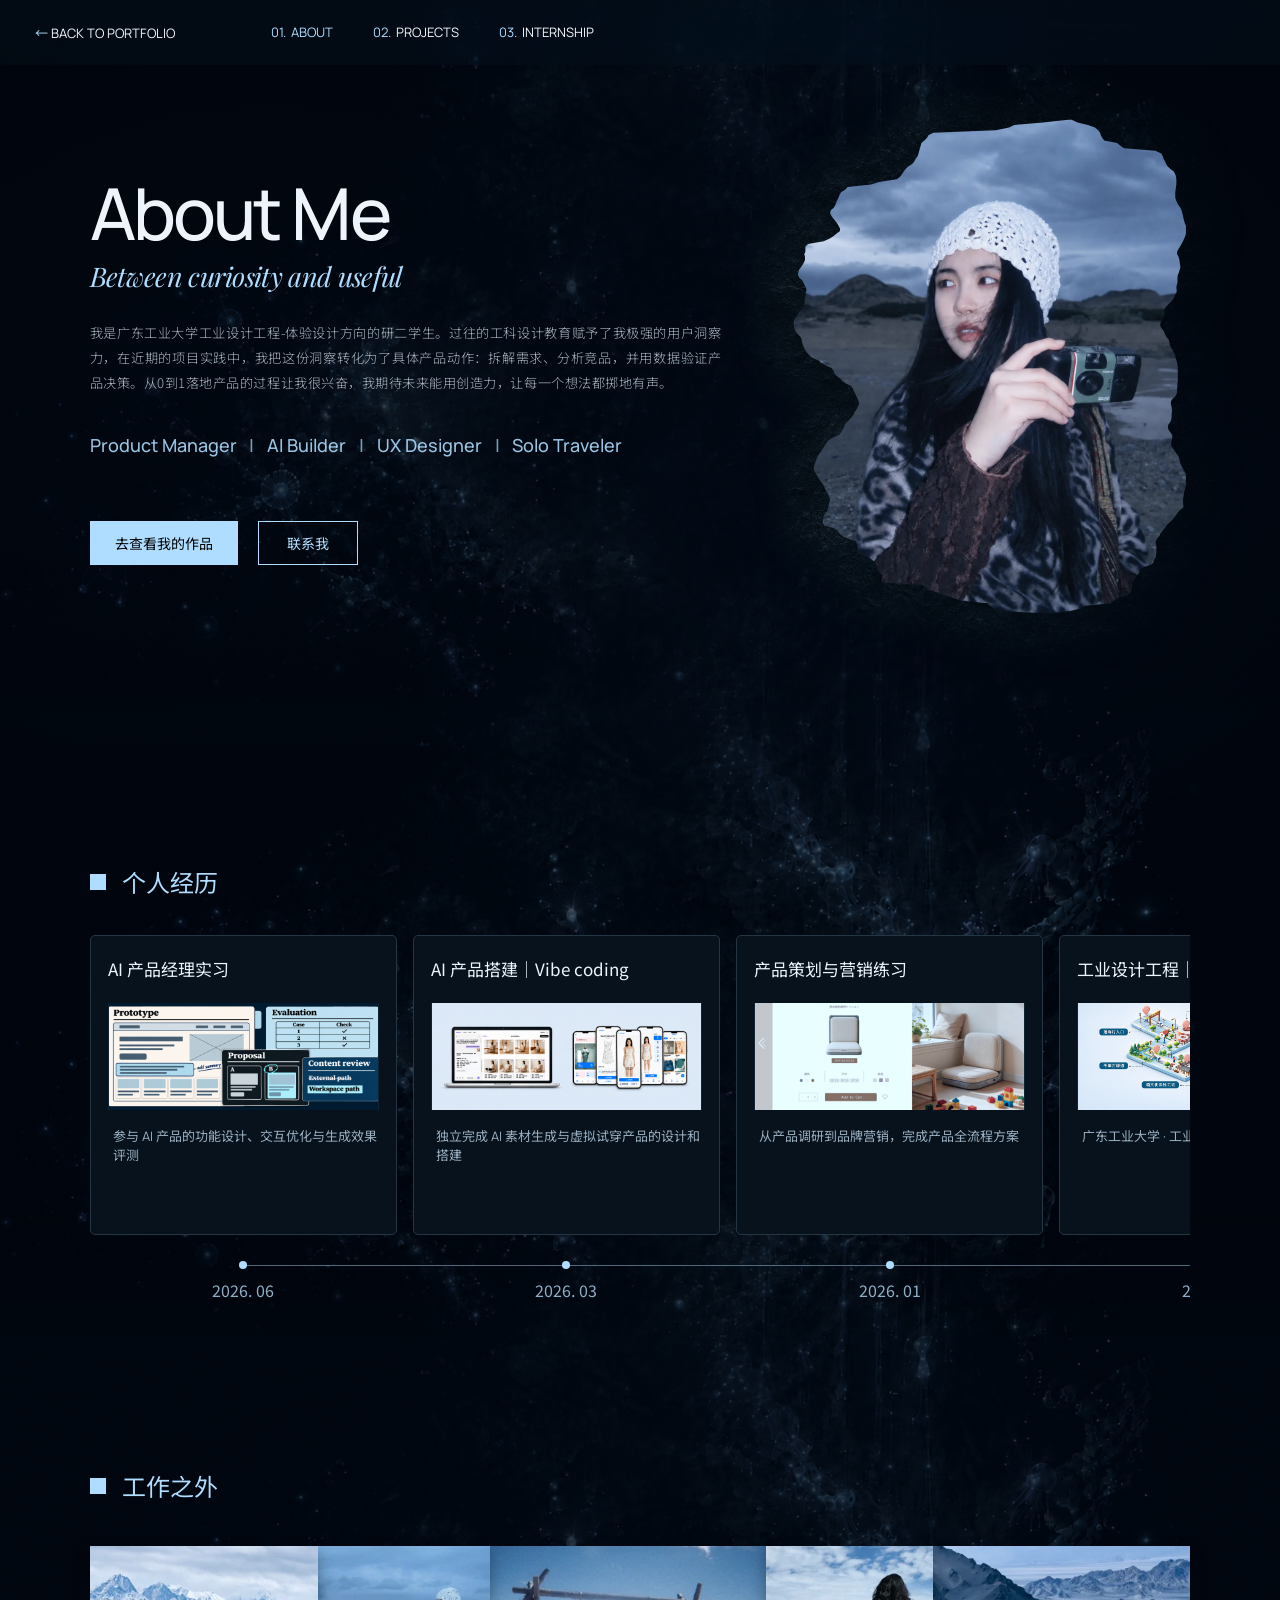
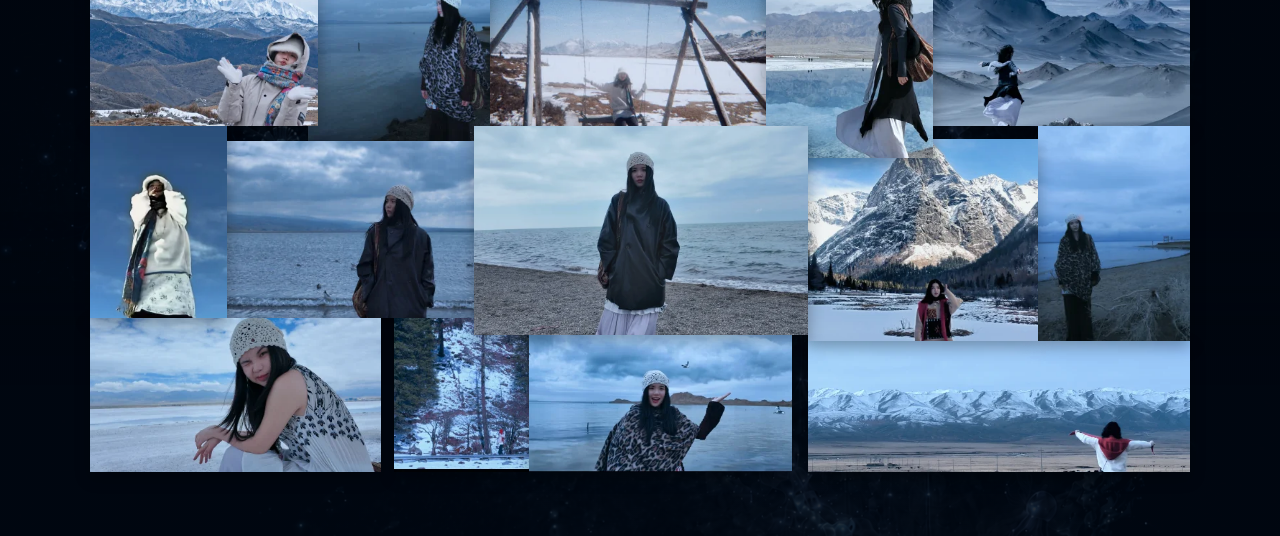
==== about.html @ 16db12b7 "Add current EMBER portfolio website" ====
<!doctype html>
<html lang="en">
<head>
  <meta charset="UTF-8">
  <meta name="viewport" content="width=device-width,initial-scale=1,viewport-fit=cover">
  <meta name="description" content="About Ember — product thinking, AI prototypes and moments beyond work.">
  <title>About — EMBER</title>
  <link href="./local-fonts.css?v=20261117-local" rel="stylesheet">
  <link rel="preload" as="font" type="font/woff2" href="./assets/about/fonts/manrope-latin.woff2" crossorigin>
  <link rel="preload" as="font" type="font/woff2" href="./assets/about/fonts/playfair-italic-latin.woff2" crossorigin>
  <link rel="preload" as="image" href="./assets/about/portrait-v5-original.png" fetchpriority="high">
  <link rel="stylesheet" href="./detail.css">
  <link rel="stylesheet" href="./navigation.css?v=20261118-nav-spacing">
  <link rel="stylesheet" href="./about.css?v=20261117-photo-contrast-086">
  <script src="./about.js?v=20261116-experience-gentle" defer></script>
</head>
<body class="about-page frosted-nav-page">
  <nav class="detail-nav">
    <a class="back" href="./index.html"><span>←</span> <b data-copy="back">BACK TO PORTFOLIO</b></a>
  </nav>
  <main class="about-main" id="main-content">
    <section class="about-intro" aria-labelledby="about-title">
      <div class="about-copy">
        <h1 id="about-title" data-en="About Me" data-zh="关于我">About Me</h1>
        <p class="about-subtitle" data-en="Between curiosity and useful" data-zh="从好奇出发，走向真实与有用">Between curiosity and useful</p>
        <div class="about-bio-group">
        <p class="about-bio" lang="zh-CN">我是广东工业大学工业设计工程-体验设计方向的研二学生。过往的工科设计教育赋予了我极强的用户洞察力，在近期的项目实践中，我把这份洞察转化为了具体产品动作：拆解需求、分析竞品，并用数据验证产品决策。从0到1落地产品的过程让我很兴奋，我期待未来能用创造力，让每一个想法都掷地有声。</p>
        <ul class="about-capabilities" aria-label="Roles and interests">
          <li>Product Manager</li><li>AI Builder</li><li>UX Designer</li><li>Solo Traveler</li>
        </ul>
        </div>
        <div class="about-actions">
          <a class="about-work-button" href="./ai-projects.html" lang="zh-CN">去查看我的作品</a>
          <button class="about-contact-button" type="button" aria-haspopup="dialog" aria-controls="contact-dialog" lang="zh-CN">联系我</button>
        </div>
      </div>
      <div class="about-portrait-anchor">
        <figure class="about-portrait">
          <div class="about-portrait-window"><div class="about-portrait-crop"><img src="./assets/about/portrait-v5-original.png" fetchpriority="high" decoding="async" alt="洞口暗岩中的旅行人像" data-node-id="706:93"></div></div>
        </figure>
      </div>
    </section>

    <section class="about-experience" aria-labelledby="experience-title">
      <header class="about-section-heading">
        <h2 id="experience-title">个人经历</h2>
      </header>
      <div class="experience-carousel">
        <div class="experience-viewport" id="experience-viewport" tabindex="0" role="region" aria-roledescription="横向经历列表" aria-label="个人经历，可使用左右方向键浏览">
          <ol class="experience-track">
          <li class="experience-item">
            <article class="experience-card">
              <h3>AI 产品经理实习</h3>
              <img class="experience-image" src="./assets/about/experience-internship.png" alt="产品原型、方案、评测与内容审核示意" loading="lazy" decoding="async">
              <p>参与 AI 产品的功能设计、交互优化与生成效果评测</p>
            </article>
            <div class="experience-progress" aria-hidden="true"><span class="timeline-node"></span><time>2026. 06</time></div>
          </li>
          <li class="experience-item">
            <article class="experience-card" data-featured="true">
              <h3>AI 产品搭建｜Vibe coding</h3>
              <img class="experience-image" src="./assets/about/experience-ai-build.png" alt="AI 素材生成与虚拟试穿产品界面" loading="lazy" decoding="async">
              <p>独立完成 AI 素材生成与虚拟试穿产品的设计和搭建</p>
            </article>
            <div class="experience-progress" aria-hidden="true"><span class="timeline-node"></span><time>2026. 03</time></div>
          </li>
          <li class="experience-item">
            <article class="experience-card">
              <h3>产品策划与营销练习</h3>
              <img class="experience-image" src="./assets/about/experience-product-planning.png" alt="产品展示页面与座椅场景" loading="lazy" decoding="async">
              <p>从产品调研到品牌营销，完成产品全流程方案</p>
            </article>
            <div class="experience-progress" aria-hidden="true"><span class="timeline-node"></span><time>2026. 01</time></div>
          </li>
          <li class="experience-item">
            <article class="experience-card">
              <h3>工业设计工程｜硕士阶段</h3>
              <img class="experience-image" src="./assets/about/experience-masters-map.png" alt="莲麻村体验项目服务地图" loading="lazy" decoding="async">
              <p>广东工业大学 · 工业设计工程 · 体验设计方向</p>
            </article>
            <div class="experience-progress" aria-hidden="true"><span class="timeline-node"></span><time>2025. 09</time></div>
          </li>
          <li class="experience-item">
            <article class="experience-card">
              <h3>风景园林｜本科阶段</h3>
              <img class="experience-image" src="./assets/about/experience-landscape.png" alt="滨水公园景观俯视图" loading="lazy" decoding="async">
              <p>塑造了用户需求分析、场景调研与方案设计能力</p>
            </article>
            <div class="experience-progress" aria-hidden="true"><span class="timeline-node"></span><time>2021. 09</time></div>
          </li>
          </ol>
        </div>
      </div>
    </section>

    <section class="about-outside" aria-labelledby="outside-title">
      <header class="about-section-heading">
        <h2 id="outside-title">工作之外</h2>
      </header>
      <div class="photo-wall" aria-label="旅行照片墙">
        <button class="photo-tile photo-main" type="button" aria-label="站在海边的主照片，放大查看" aria-pressed="false" data-node-id="522:490" style="--x:34.94467%;--y:34.14634%;--w:30.28538%;--h:39.75610%;--layer:20;--image-x:-4.61538%;--image-y:-4.54545%;--image-w:109.23077%;--image-h:113.63636%">
          <span class="photo-reveal"><span class="photo-crop"><img src="./assets/about/photo-08-main.webp" width="568" height="400" loading="lazy" decoding="async" alt="站在海边的主照片"></span></span>
        </button>
        <button class="photo-tile" type="button" aria-label="雪山前的旅行合影，放大查看" aria-pressed="false" data-node-id="522:464" style="--x:0.00000%;--y:0.00000%;--w:20.73384%;--h:34.14634%;--layer:5;--image-x:0.00000%;--image-y:-2.85714%;--image-w:103.93258%;--image-h:110.00000%">
          <span class="photo-reveal"><span class="photo-crop"><img src="./assets/about/photo-01.webp" width="370" height="308" loading="lazy" decoding="async" alt="雪山前的旅行合影"></span></span>
        </button>
        <button class="photo-tile" type="button" aria-label="远山前的旅行瞬间，放大查看" aria-pressed="false" data-node-id="522:466" style="--x:65.23005%;--y:75.00000%;--w:34.76995%;--h:25.00000%;--layer:2;--image-x:-2.34506%;--image-y:-3.90244%;--image-w:102.34506%;--image-h:113.65854%">
          <span class="photo-reveal"><span class="photo-crop"><img src="./assets/about/photo-14.webp" width="611" height="233" loading="lazy" decoding="async" alt="远山前的旅行瞬间"></span></span>
        </button>
        <button class="photo-tile" type="button" aria-label="雪地秋千，放大查看" aria-pressed="false" data-node-id="522:468" style="--x:36.40070%;--y:0.00000%;--w:25.04368%;--h:34.14634%;--layer:3;--image-x:-3.25581%;--image-y:-3.01887%;--image-w:106.51163%;--image-h:110.56604%">
          <span class="photo-reveal"><span class="photo-crop"><img src="./assets/about/photo-03.webp" width="458" height="293" loading="lazy" decoding="async" alt="雪地秋千"></span></span>
        </button>
        <button class="photo-tile" type="button" aria-label="湖边与远山，放大查看" aria-pressed="false" data-node-id="522:470" style="--x:19.80198%;--y:0.00000%;--w:16.59872%;--h:36.95122%;--layer:4;--image-x:0.00000%;--image-y:-2.64026%;--image-w:104.91228%;--image-h:109.24092%">
          <span class="photo-reveal"><span class="photo-crop"><img src="./assets/about/photo-02.webp" width="299" height="331" loading="lazy" decoding="async" alt="湖边与远山"></span></span>
        </button>
        <button class="photo-tile" type="button" aria-label="山谷中的风景与人物，放大查看" aria-pressed="false" data-node-id="522:472" style="--x:76.58707%;--y:0.00000%;--w:23.41293%;--h:34.14634%;--layer:5;--image-x:-3.48259%;--image-y:-2.85714%;--image-w:103.48259%;--image-h:110.00000%">
          <span class="photo-reveal"><span class="photo-crop"><img src="./assets/about/photo-05.webp" width="416" height="308" loading="lazy" decoding="async" alt="山谷中的风景与人物"></span></span>
        </button>
        <button class="photo-tile" type="button" aria-label="湖边的背影，放大查看" aria-pressed="false" data-node-id="522:474" style="--x:86.19685%;--y:34.14634%;--w:13.80315%;--h:40.85366%;--layer:6;--image-x:-5.90717%;--image-y:-2.38806%;--image-w:105.90717%;--image-h:108.35821%">
          <span class="photo-reveal"><span class="photo-crop"><img src="./assets/about/photo-10.webp" width="251" height="363" loading="lazy" decoding="async" alt="湖边的背影"></span></span>
        </button>
        <button class="photo-tile" type="button" aria-label="阴天下的海边，放大查看" aria-pressed="false" data-node-id="522:476" style="--x:12.52184%;--y:36.95122%;--w:22.42283%;--h:33.78049%;--layer:7;--image-x:-3.63636%;--image-y:-2.88809%;--image-w:107.27273%;--image-h:110.10830%">
          <span class="photo-reveal"><span class="photo-crop"><img src="./assets/about/photo-07.webp" width="413" height="305" loading="lazy" decoding="async" alt="阴天下的海边"></span></span>
        </button>
        <button class="photo-tile" type="button" aria-label="冬日树林中的旅行记录，放大查看" aria-pressed="false" data-node-id="522:478" style="--x:27.66453%;--y:70.73171%;--w:12.23063%;--h:29.26829%;--layer:8;--image-x:-6.66667%;--image-y:-11.00000%;--image-w:113.33333%;--image-h:111.66667%">
          <span class="photo-reveal"><span class="photo-crop"><img src="./assets/about/photo-06.webp" width="238" height="268" loading="lazy" decoding="async" alt="冬日树林中的旅行记录"></span></span>
        </button>
        <button class="photo-tile" type="button" aria-label="盐湖边的旅行照片，放大查看" aria-pressed="false" data-node-id="522:480" style="--x:0.00000%;--y:70.73171%;--w:26.44147%;--h:29.26829%;--layer:9;--image-x:0.00000%;--image-y:-3.33333%;--image-w:103.08370%;--image-h:111.66667%">
          <span class="photo-reveal"><span class="photo-crop"><img src="./assets/about/photo-11.webp" width="468" height="268" loading="lazy" decoding="async" alt="盐湖边的旅行照片"></span></span>
        </button>
        <button class="photo-tile" type="button" aria-label="湖面与飞鸟，放大查看" aria-pressed="false" data-node-id="522:482" style="--x:39.89517%;--y:73.90244%;--w:24.46127%;--h:26.09756%;--layer:10;--image-x:-3.33333%;--image-y:-3.73832%;--image-w:104.28571%;--image-h:113.08411%">
          <span class="photo-reveal"><span class="photo-crop"><img src="./assets/about/photo-13.webp" width="438" height="242" loading="lazy" decoding="async" alt="湖面与飞鸟"></span></span>
        </button>
        <button class="photo-tile" type="button" aria-label="冬日阳光下的旅行瞬间，放大查看" aria-pressed="false" data-node-id="522:484" style="--x:0.00000%;--y:34.14634%;--w:12.52184%;--h:36.58537%;--layer:11;--image-x:0.00000%;--image-y:-2.66667%;--image-w:106.51163%;--image-h:109.33333%">
          <span class="photo-reveal"><span class="photo-crop"><img src="./assets/about/photo-12.webp" width="229" height="328" loading="lazy" decoding="async" alt="冬日阳光下的旅行瞬间"></span></span>
        </button>
        <button class="photo-tile" type="button" aria-label="雪山与山谷，放大查看" aria-pressed="false" data-node-id="522:486" style="--x:65.23005%;--y:36.58537%;--w:20.96680%;--h:38.41463%;--layer:12;--image-x:-3.88889%;--image-y:0.00000%;--image-w:107.77778%;--image-h:106.34921%">
          <span class="photo-reveal"><span class="photo-crop"><img src="./assets/about/photo-09.webp" width="388" height="335" loading="lazy" decoding="async" alt="雪山与山谷"></span></span>
        </button>
        <button class="photo-tile" type="button" aria-label="湖边的旅行瞬间，放大查看" aria-pressed="false" data-node-id="522:488" style="--x:61.44438%;--y:0.00000%;--w:15.14269%;--h:40.24390%;--layer:13;--image-x:-5.38462%;--image-y:-2.42424%;--image-w:110.76923%;--image-h:108.48485%">
          <span class="photo-reveal"><span class="photo-crop"><img src="./assets/about/photo-04.webp" width="288" height="358" loading="lazy" decoding="async" alt="湖边的旅行瞬间"></span></span>
        </button>
      </div>
    </section>

  </main>
  <dialog class="about-contact-dialog" id="contact-dialog" aria-labelledby="contact-title">
    <div class="contact-dialog-content">
      <form method="dialog" class="contact-close-form"><button type="submit" aria-label="关闭联系窗口">×</button></form>
      <h2 id="contact-title">联系我</h2>
      <p class="contact-intro">如果你想交流作品或工作机会，欢迎联系我。</p>
      <div class="contact-details">
        <div class="contact-item"><span>邮箱 / EMAIL</span><div class="contact-row"><span class="contact-value">kunandpolly@qq.com</span><button type="button" class="contact-copy" data-copy-value="kunandpolly@qq.com" aria-label="复制邮箱"><span class="copy-icon" aria-hidden="true"></span></button></div></div>
        <div class="contact-item"><span>电话 / PHONE</span><div class="contact-row"><span class="contact-value">138 2978 6272</span><button type="button" class="contact-copy" data-copy-value="13829786272" aria-label="复制电话号码"><span class="copy-icon" aria-hidden="true"></span></button></div></div>
      </div>
      <p class="contact-copy-status" role="status" aria-live="polite"></p>
    </div>
  </dialog>
  <script src="./detail.js?v=20261118-no-language"></script>
</body>
</html>
---- local-fonts.css ----
/* cyrillic-ext */
@font-face {
  font-family: 'Manrope';
  font-style: normal;
  font-weight: 200 500;
  font-display: swap;
  src: url(./assets/fonts/google/xn7gYHE41ni1AdIRggqxSuXd.woff2) format('woff2');
  unicode-range: U+0460-052F, U+1C80-1C8A, U+20B4, U+2DE0-2DFF, U+A640-A69F, U+FE2E-FE2F;
}
/* cyrillic */
@font-face {
  font-family: 'Manrope';
  font-style: normal;
  font-weight: 200 500;
  font-display: swap;
  src: url(./assets/fonts/google/xn7gYHE41ni1AdIRggOxSuXd.woff2) format('woff2');
  unicode-range: U+0301, U+0400-045F, U+0490-0491, U+04B0-04B1, U+2116;
}
/* greek */
@font-face {
  font-family: 'Manrope';
  font-style: normal;
  font-weight: 200 500;
  font-display: swap;
  src: url(./assets/fonts/google/xn7gYHE41ni1AdIRggSxSuXd.woff2) format('woff2');
  unicode-range: U+0370-0377, U+037A-037F, U+0384-038A, U+038C, U+038E-03A1, U+03A3-03FF;
}
/* vietnamese */
@font-face {
  font-family: 'Manrope';
  font-style: normal;
  font-weight: 200 500;
  font-display: swap;
  src: url(./assets/fonts/google/xn7gYHE41ni1AdIRggixSuXd.woff2) format('woff2');
  unicode-range: U+0102-0103, U+0110-0111, U+0128-0129, U+0168-0169, U+01A0-01A1, U+01AF-01B0, U+0300-0301, U+0303-0304, U+0308-0309, U+0323, U+0329, U+1EA0-1EF9, U+20AB;
}
/* latin-ext */
@font-face {
  font-family: 'Manrope';
  font-style: normal;
  font-weight: 200 500;
  font-display: swap;
  src: url(./assets/fonts/google/xn7gYHE41ni1AdIRggmxSuXd.woff2) format('woff2');
  unicode-range: U+0100-02BA, U+02BD-02C5, U+02C7-02CC, U+02CE-02D7, U+02DD-02FF, U+0304, U+0308, U+0329, U+1D00-1DBF, U+1E00-1E9F, U+1EF2-1EFF, U+2020, U+20A0-20AB, U+20AD-20C4, U+2113, U+2C60-2C7F, U+A720-A7FF;
}
/* latin */
@font-face {
  font-family: 'Manrope';
  font-style: normal;
  font-weight: 200 500;
  font-display: swap;
  src: url(./assets/fonts/google/xn7gYHE41ni1AdIRggexSg.woff2) format('woff2');
  unicode-range: U+0000-00FF, U+0131, U+0152-0153, U+02BB-02BC, U+02C6, U+02DA, U+02DC, U+0304, U+0308, U+0329, U+2000-206F, U+20AC, U+2122, U+2191, U+2193, U+2212, U+2215, U+FEFF, U+FFFD;
}
@font-face {
  font-family: 'Noto Sans SC';
  font-style: normal;
  font-weight: 200 500;
  font-display: swap;
  src: url(./assets/fonts/google/k3kXo84MPvpLmixcA63oeALhLOCT-xWNm8Hqd37g1OkDRZe7lR4sg1IzSy-MNbE9VH8V.4.woff2) format('woff2');
  unicode-range: U+1f1e9-1f1f5, U+1f1f7-1f1ff, U+1f21a, U+1f232, U+1f234-1f237, U+1f250-1f251, U+1f300, U+1f302-1f308, U+1f30a-1f311, U+1f315, U+1f319-1f320, U+1f324, U+1f327, U+1f32a, U+1f32c-1f32d, U+1f330-1f357, U+1f359-1f37e;
}
@font-face {
  font-family: 'Noto Sans SC';
  font-style: normal;
  font-weight: 200 500;
  font-display: swap;
  src: url(./assets/fonts/google/k3kXo84MPvpLmixcA63oeALhLOCT-xWNm8Hqd37g1OkDRZe7lR4sg1IzSy-MNbE9VH8V.5.woff2) format('woff2');
  unicode-range: U+fee3, U+fef3, U+ff03-ff04, U+ff07, U+ff0a, U+ff17-ff19, U+ff1c-ff1d, U+ff20-ff3a, U+ff3c, U+ff3e-ff5b, U+ff5d, U+ff61-ff65, U+ff67-ff6a, U+ff6c, U+ff6f-ff78, U+ff7a-ff7d, U+ff80-ff84, U+ff86, U+ff89-ff8e, U+ff92, U+ff97-ff9b, U+ff9d-ff9f, U+ffe0-ffe4, U+ffe6, U+ffe9, U+ffeb, U+ffed, U+fffc, U+1f004, U+1f170-1f171, U+1f192-1f195, U+1f198-1f19a, U+1f1e6-1f1e8;
}
@font-face {
  font-family: 'Noto Sans SC';
  font-style: normal;
  font-weight: 200 500;
  font-display: swap;
  src: url(./assets/fonts/google/k3kXo84MPvpLmixcA63oeALhLOCT-xWNm8Hqd37g1OkDRZe7lR4sg1IzSy-MNbE9VH8V.6.woff2) format('woff2');
  unicode-range: U+f0a7, U+f0b2, U+f0b7, U+f0c9, U+f0d8, U+f0da, U+f0dc-f0dd, U+f0e0, U+f0e6, U+f0eb, U+f0fc, U+f101, U+f104-f105, U+f107, U+f10b, U+f11b, U+f14b, U+f18a, U+f193, U+f1d6-f1d7, U+f244, U+f27a, U+f296, U+f2ae, U+f471, U+f4b3, U+f610-f611, U+f880-f881, U+f8ec, U+f8f5, U+f8ff, U+f901, U+f90a, U+f92c-f92d, U+f934, U+f937, U+f941, U+f965, U+f967, U+f969, U+f96b, U+f96f, U+f974, U+f978-f979, U+f97e, U+f981, U+f98a, U+f98e, U+f997, U+f99c, U+f9b2, U+f9b5, U+f9ba, U+f9be, U+f9ca, U+f9d0-f9d1, U+f9dd, U+f9e0-f9e1, U+f9e4, U+f9f7, U+fa00-fa01, U+fa08, U+fa0a, U+fa11, U+fb01-fb02, U+fdfc, U+fe0e, U+fe30-fe31, U+fe33-fe44, U+fe49-fe52, U+fe54-fe57, U+fe59-fe66, U+fe68-fe6b, U+fe8e, U+fe92-fe93, U+feae, U+feb8, U+fecb-fecc, U+fee0;
}
@font-face {
  font-family: 'Noto Sans SC';
  font-style: normal;
  font-weight: 200 500;
  font-display: swap;
  src: url(./assets/fonts/google/k3kXo84MPvpLmixcA63oeALhLOCT-xWNm8Hqd37g1OkDRZe7lR4sg1IzSy-MNbE9VH8V.21.woff2) format('woff2');
  unicode-range: U+9f83, U+9f85-9f8d, U+9f90-9f91, U+9f94-9f96, U+9f98, U+9f9b-9f9c, U+9f9e, U+9fa0, U+9fa2, U+9ff0-9fff, U+a001, U+a007, U+a025, U+a046-a047, U+a057, U+a072, U+a078-a079, U+a083, U+a085, U+a100, U+a118, U+a132, U+a134, U+a1f4, U+a242, U+a4a6, U+a4aa, U+a4b0-a4b1, U+a4b3, U+a9c1-a9c2, U+ac00-ac01, U+ac04, U+ac08, U+ac10-ac11, U+ac13-ac16, U+ac19, U+ac1c-ac1d, U+ac24, U+ac70-ac71, U+ac74, U+ac77-ac78, U+ac80-ac81, U+ac83, U+ac8c, U+ac90, U+ac9f-aca0, U+aca8-aca9, U+acac, U+acb0, U+acbd, U+acc1, U+acc4, U+ace0-ace1, U+ace4, U+ace8, U+acf3, U+acf5, U+acfc-acfd, U+ad00, U+ad0c, U+ad11, U+ad1c, U+ad34, U+ad50, U+ad64, U+ad6c, U+ad70, U+ad74, U+ad7f, U+ad81, U+ad8c, U+adc0, U+adc8, U+addc, U+ade0, U+adf8-adf9, U+adfc, U+ae00, U+ae08-ae09, U+ae0b, U+ae30, U+ae34, U+ae38, U+ae40, U+ae4a, U+ae4c, U+ae54, U+ae68, U+aebc, U+aed8, U+af2c-af2d;
}
@font-face {
  font-family: 'Noto Sans SC';
  font-style: normal;
  font-weight: 200 500;
  font-display: swap;
  src: url(./assets/fonts/google/k3kXo84MPvpLmixcA63oeALhLOCT-xWNm8Hqd37g1OkDRZe7lR4sg1IzSy-MNbE9VH8V.22.woff2) format('woff2');
  unicode-range: U+9e30-9e33, U+9e35-9e3b, U+9e3e, U+9e40-9e44, U+9e46-9e4e, U+9e51, U+9e53, U+9e55-9e58, U+9e5a-9e5c, U+9e5e-9e63, U+9e66-9e6e, U+9e71, U+9e73, U+9e75, U+9e78-9e79, U+9e7c-9e7e, U+9e82, U+9e86-9e88, U+9e8b-9e8c, U+9e90-9e91, U+9e93, U+9e95, U+9e97, U+9e9d, U+9ea4-9ea5, U+9ea9-9eaa, U+9eb4-9eb5, U+9eb8-9eba, U+9ebc-9ebf, U+9ec3, U+9ec9, U+9ecd, U+9ed0, U+9ed2-9ed3, U+9ed5-9ed6, U+9ed9, U+9edc-9edd, U+9edf-9ee0, U+9ee2, U+9ee5, U+9ee7-9eea, U+9eef, U+9ef1, U+9ef3-9ef4, U+9ef6, U+9ef9, U+9efb-9efc, U+9efe, U+9f0b, U+9f0d, U+9f10, U+9f14, U+9f17, U+9f19, U+9f22, U+9f29, U+9f2c, U+9f2f, U+9f31, U+9f37, U+9f39, U+9f3d-9f3e, U+9f41, U+9f4a-9f4b, U+9f51-9f52, U+9f61-9f63, U+9f66-9f67, U+9f80-9f81;
}
@font-face {
  font-family: 'Noto Sans SC';
  font-style: normal;
  font-weight: 200 500;
  font-display: swap;
  src: url(./assets/fonts/google/k3kXo84MPvpLmixcA63oeALhLOCT-xWNm8Hqd37g1OkDRZe7lR4sg1IzSy-MNbE9VH8V.23.woff2) format('woff2');
  unicode-range: U+9c82-9c83, U+9c85-9c8c, U+9c8e-9c92, U+9c94-9c9b, U+9c9e-9ca3, U+9ca5-9ca7, U+9ca9, U+9cab, U+9cad-9cae, U+9cb1-9cb7, U+9cb9-9cbd, U+9cbf-9cc0, U+9cc3, U+9cc5-9cc7, U+9cc9-9cd1, U+9cd3-9cda, U+9cdc-9cdd, U+9cdf, U+9ce1-9ce3, U+9ce5, U+9ce9, U+9cee-9cef, U+9cf3-9cf4, U+9cf6, U+9cfc-9cfd, U+9d02, U+9d08-9d09, U+9d12, U+9d1b, U+9d1e, U+9d26, U+9d28, U+9d37, U+9d3b, U+9d3f, U+9d51, U+9d59, U+9d5c-9d5d, U+9d5f-9d61, U+9d6c, U+9d70, U+9d72, U+9d7a, U+9d7e, U+9d84, U+9d89, U+9d8f, U+9d92, U+9daf, U+9db4, U+9db8, U+9dbc, U+9dc4, U+9dc7, U+9dc9, U+9dd7, U+9ddf, U+9df2, U+9df9-9dfa, U+9e0a, U+9e11, U+9e1a, U+9e1e, U+9e20, U+9e22, U+9e28-9e2c, U+9e2e-9e2f;
}
@font-face {
  font-family: 'Noto Sans SC';
  font-style: normal;
  font-weight: 200 500;
  font-display: swap;
  src: url(./assets/fonts/google/k3kXo84MPvpLmixcA63oeALhLOCT-xWNm8Hqd37g1OkDRZe7lR4sg1IzSy-MNbE9VH8V.24.woff2) format('woff2');
  unicode-range: U+9a80, U+9a83, U+9a85, U+9a88-9a8a, U+9a8d-9a8e, U+9a90, U+9a92-9a93, U+9a95-9a96, U+9a98-9a99, U+9a9b-9aa2, U+9aa5, U+9aa7, U+9aaf-9ab1, U+9ab5-9ab6, U+9ab9-9aba, U+9ac0-9ac4, U+9ac8, U+9acb-9acc, U+9ace-9acf, U+9ad1-9ad2, U+9ad9, U+9adf, U+9ae1, U+9ae3, U+9aea-9aeb, U+9aed-9aef, U+9af4, U+9af9, U+9afb, U+9b03-9b04, U+9b06, U+9b08, U+9b0d, U+9b0f-9b10, U+9b13, U+9b18, U+9b1a, U+9b1f, U+9b22-9b23, U+9b25, U+9b27-9b28, U+9b2a, U+9b2f, U+9b31-9b32, U+9b3b, U+9b43, U+9b46-9b49, U+9b4d-9b4e, U+9b51, U+9b56, U+9b58, U+9b5a, U+9b5c, U+9b5f, U+9b61-9b62, U+9b6f, U+9b77, U+9b80, U+9b88, U+9b8b, U+9b8e, U+9b91, U+9b9f-9ba0, U+9ba8, U+9baa-9bab, U+9bad-9bae, U+9bb0-9bb1, U+9bb8, U+9bc9-9bca, U+9bd3, U+9bd6, U+9bdb, U+9be8, U+9bf0-9bf1, U+9c02, U+9c10, U+9c15, U+9c24, U+9c2d, U+9c32, U+9c39, U+9c3b, U+9c40, U+9c47-9c49, U+9c53, U+9c57, U+9c64, U+9c72, U+9c77-9c78, U+9c7b, U+9c7f-9c80;
}
@font-face {
  font-family: 'Noto Sans SC';
  font-style: normal;
  font-weight: 200 500;
  font-display: swap;
  src: url(./assets/fonts/google/k3kXo84MPvpLmixcA63oeALhLOCT-xWNm8Hqd37g1OkDRZe7lR4sg1IzSy-MNbE9VH8V.25.woff2) format('woff2');
  unicode-range: U+98dd, U+98e1-98e2, U+98e7-98ea, U+98ec, U+98ee-98ef, U+98f2, U+98f4, U+98fc-98fe, U+9903, U+9905, U+9908, U+990a, U+990c-990d, U+9913-9914, U+9918, U+991a-991b, U+991e, U+9921, U+9928, U+992c, U+992e, U+9935, U+9938-9939, U+993d-993e, U+9945, U+994b-994c, U+9951-9952, U+9954-9955, U+9957, U+995e, U+9963, U+9966-9969, U+996b-996c, U+996f, U+9974-9975, U+9977-9979, U+997d-997e, U+9980-9981, U+9983-9984, U+9987, U+998a-998b, U+998d-9991, U+9993-9995, U+9997-9998, U+99a5, U+99ab, U+99ad-99ae, U+99b1, U+99b3-99b4, U+99bc, U+99bf, U+99c1, U+99c3-99c6, U+99cc, U+99d0, U+99d2, U+99d5, U+99db, U+99dd, U+99e1, U+99ed, U+99f1, U+99ff, U+9a01, U+9a03-9a04, U+9a0e-9a0f, U+9a11-9a13, U+9a19, U+9a1b, U+9a28, U+9a2b, U+9a30, U+9a32, U+9a37, U+9a40, U+9a45, U+9a4a, U+9a4d-9a4e, U+9a52, U+9a55, U+9a57, U+9a5a-9a5b, U+9a5f, U+9a62, U+9a65, U+9a69, U+9a6b, U+9a6e, U+9a75, U+9a77-9a7a, U+9a7d;
}
@font-face {
  font-family: 'Noto Sans SC';
  font-style: normal;
  font-weight: 200 500;
  font-display: swap;
  src: url(./assets/fonts/google/k3kXo84MPvpLmixcA63oeALhLOCT-xWNm8Hqd37g1OkDRZe7lR4sg1IzSy-MNbE9VH8V.26.woff2) format('woff2');
  unicode-range: U+975b-975c, U+9763, U+9765-9766, U+976c-976d, U+9773, U+9776, U+977a, U+977c, U+9784-9785, U+978e-978f, U+9791-9792, U+9794-9795, U+9798, U+979a, U+979e, U+97a3, U+97a5-97a6, U+97a8, U+97ab-97ac, U+97ae-97af, U+97b2, U+97b4, U+97c6, U+97cb-97cc, U+97d3, U+97d8, U+97dc, U+97e1, U+97ea-97eb, U+97ee, U+97fb, U+97fe-97ff, U+9801-9803, U+9805-9806, U+9808, U+980c, U+9810-9814, U+9817-9818, U+981e, U+9820-9821, U+9824, U+9828, U+982b-982d, U+9830, U+9834, U+9838-9839, U+983c, U+9846, U+984d-984f, U+9851-9852, U+9854-9855, U+9857-9858, U+985a-985b, U+9862-9863, U+9865, U+9867, U+986b, U+986f-9871, U+9877-9878, U+987c, U+9880, U+9883, U+9885, U+9889, U+988b-988f, U+9893-9895, U+9899-989b, U+989e-989f, U+98a1-98a2, U+98a5-98a7, U+98a9, U+98af, U+98b1, U+98b6, U+98ba, U+98be, U+98c3-98c4, U+98c6-98c8, U+98cf-98d6, U+98da-98db;
}
@font-face {
  font-family: 'Noto Sans SC';
  font-style: normal;
  font-weight: 200 500;
  font-display: swap;
  src: url(./assets/fonts/google/k3kXo84MPvpLmixcA63oeALhLOCT-xWNm8Hqd37g1OkDRZe7lR4sg1IzSy-MNbE9VH8V.27.woff2) format('woff2');
  unicode-range: U+95c4-95ca, U+95cc-95cd, U+95d4-95d6, U+95d8, U+95e1-95e2, U+95e9, U+95f0-95f1, U+95f3, U+95f6, U+95fc, U+95fe-95ff, U+9602-9604, U+9606-960d, U+960f, U+9611-9613, U+9615-9617, U+9619-961b, U+961d, U+9621, U+9628, U+962f, U+963c-963e, U+9641-9642, U+9649, U+9654, U+965b-965f, U+9661, U+9663, U+9665, U+9667-9668, U+966c, U+9670, U+9672-9674, U+9678, U+967a, U+967d, U+9682, U+9685, U+9688, U+968a, U+968d-968e, U+9695, U+9697-9698, U+969e, U+96a0, U+96a3-96a4, U+96a8, U+96aa, U+96b0-96b1, U+96b3-96b4, U+96b7-96b9, U+96bb-96bd, U+96c9, U+96cb, U+96ce, U+96d1-96d2, U+96d6, U+96d9, U+96db-96dc, U+96de, U+96e0, U+96e3, U+96e9, U+96eb, U+96f0-96f2, U+96f9, U+96ff, U+9701-9702, U+9705, U+9708, U+970a, U+970e-970f, U+9711, U+9719, U+9727, U+972a, U+972d, U+9730, U+973d, U+9742, U+9744, U+9748-9749, U+9750-9751, U+975a;
}
@font-face {
  font-family: 'Noto Sans SC';
  font-style: normal;
  font-weight: 200 500;
  font-display: swap;
  src: url(./assets/fonts/google/k3kXo84MPvpLmixcA63oeALhLOCT-xWNm8Hqd37g1OkDRZe7lR4sg1IzSy-MNbE9VH8V.28.woff2) format('woff2');
  unicode-range: U+94f5, U+94f7, U+94f9, U+94fb-94fd, U+94ff, U+9503-9504, U+9506-9507, U+9509-950a, U+950d-950f, U+9511-9518, U+951a-9520, U+9522, U+9528-952d, U+9530-953a, U+953c-953f, U+9543-9546, U+9548-9550, U+9552-9555, U+9557-955b, U+955d-9568, U+956a-956d, U+9570-9574, U+9583, U+9586, U+9589, U+958e-958f, U+9591-9592, U+9594, U+9598-9599, U+959e-95a0, U+95a2-95a6, U+95a8-95b2, U+95b4, U+95b8-95c3;
}
@font-face {
  font-family: 'Noto Sans SC';
  font-style: normal;
  font-weight: 200 500;
  font-display: swap;
  src: url(./assets/fonts/google/k3kXo84MPvpLmixcA63oeALhLOCT-xWNm8Hqd37g1OkDRZe7lR4sg1IzSy-MNbE9VH8V.29.woff2) format('woff2');
  unicode-range: U+941c-942b, U+942d-942e, U+9432-9433, U+9435, U+9438, U+943a, U+943e, U+9444, U+944a, U+9451-9452, U+945a, U+9462-9463, U+9465, U+9470-9487, U+948a-9492, U+9494-9498, U+949a, U+949c-949d, U+94a1, U+94a3-94a4, U+94a8, U+94aa-94ad, U+94af, U+94b2, U+94b4-94ba, U+94bc-94c0, U+94c4, U+94c6-94db, U+94de-94ec, U+94ee-94f1, U+94f3;
}
@font-face {
  font-family: 'Noto Sans SC';
  font-style: normal;
  font-weight: 200 500;
  font-display: swap;
  src: url(./assets/fonts/google/k3kXo84MPvpLmixcA63oeALhLOCT-xWNm8Hqd37g1OkDRZe7lR4sg1IzSy-MNbE9VH8V.30.woff2) format('woff2');
  unicode-range: U+92ec-92ed, U+92f0, U+92f3, U+92f8, U+92fc, U+9304, U+9306, U+9310, U+9312, U+9315, U+9318, U+931a, U+931e, U+9320-9322, U+9324, U+9326-9329, U+932b-932c, U+932f, U+9331-9332, U+9335-9336, U+933e, U+9340-9341, U+934a-9360, U+9362-9363, U+9365-936b, U+936e, U+9375, U+937e, U+9382, U+938a, U+938c, U+938f, U+9393-9394, U+9396-9397, U+939a, U+93a2, U+93a7, U+93ac-93cd, U+93d0-93d1, U+93d6-93d8, U+93de-93df, U+93e1-93e2, U+93e4, U+93f8, U+93fb, U+93fd, U+940e-941a;
}
@font-face {
  font-family: 'Noto Sans SC';
  font-style: normal;
  font-weight: 200 500;
  font-display: swap;
  src: url(./assets/fonts/google/k3kXo84MPvpLmixcA63oeALhLOCT-xWNm8Hqd37g1OkDRZe7lR4sg1IzSy-MNbE9VH8V.31.woff2) format('woff2');
  unicode-range: U+9163-9164, U+9169, U+9170, U+9172, U+9174, U+9179-917a, U+917d-917e, U+9182-9183, U+9185, U+918c-918d, U+9190-9191, U+919a, U+919c, U+91a1-91a4, U+91a8, U+91aa-91af, U+91b4-91b5, U+91b8, U+91ba, U+91be, U+91c0-91c1, U+91c6, U+91c8, U+91cb, U+91d0, U+91d2, U+91d7-91d8, U+91dd, U+91e3, U+91e6-91e7, U+91ed, U+91f0, U+91f5, U+91f9, U+9200, U+9205, U+9207-920a, U+920d-920e, U+9210, U+9214-9215, U+921c, U+921e, U+9221, U+9223-9227, U+9229-922a, U+922d, U+9234-9235, U+9237, U+9239-923a, U+923c-9240, U+9244-9246, U+9249, U+924e-924f, U+9251, U+9253, U+9257, U+925b, U+925e, U+9262, U+9264-9266, U+9268, U+926c, U+926f, U+9271, U+927b, U+927e, U+9280, U+9283, U+9285-928a, U+928e, U+9291, U+9293, U+9296, U+9298, U+929c-929d, U+92a8, U+92ab-92ae, U+92b3, U+92b6-92b7, U+92b9, U+92c1, U+92c5-92c6, U+92c8, U+92cc, U+92d0, U+92d2, U+92e4, U+92ea;
}
@font-face {
  font-family: 'Noto Sans SC';
  font-style: normal;
  font-weight: 200 500;
  font-display: swap;
  src: url(./assets/fonts/google/k3kXo84MPvpLmixcA63oeALhLOCT-xWNm8Hqd37g1OkDRZe7lR4sg1IzSy-MNbE9VH8V.32.woff2) format('woff2');
  unicode-range: U+9004, U+900b, U+9011, U+9015-9016, U+901e, U+9021, U+9026, U+902d, U+902f, U+9031, U+9035-9036, U+9039-903a, U+9041, U+9044-9046, U+904a, U+904f-9052, U+9054-9055, U+9058-9059, U+905b-905e, U+9060-9062, U+9068-9069, U+906f, U+9072, U+9074, U+9076-907a, U+907c-907d, U+9081, U+9083, U+9085, U+9087-908b, U+908f, U+9095, U+9097, U+9099-909b, U+909d, U+90a0-90a1, U+90a8-90a9, U+90ac, U+90b0, U+90b2-90b4, U+90b6, U+90b8, U+90ba, U+90bd-90be, U+90c3-90c5, U+90c7-90c8, U+90cf-90d0, U+90d3, U+90d5, U+90d7, U+90da-90dc, U+90de, U+90e2, U+90e4, U+90e6-90e7, U+90ea-90eb, U+90ef, U+90f4-90f5, U+90f7, U+90fe-9100, U+9104, U+9109, U+910c, U+9112, U+9114-9115, U+9118, U+911c, U+911e, U+9120, U+9122-9123, U+9127, U+912d, U+912f-9132, U+9139-913a, U+9143, U+9146, U+9149-914a, U+914c, U+914e-9150, U+9154, U+9157, U+915a, U+915d-915e, U+9161-9162;
}
@font-face {
  font-family: 'Noto Sans SC';
  font-style: normal;
  font-weight: 200 500;
  font-display: swap;
  src: url(./assets/fonts/google/k3kXo84MPvpLmixcA63oeALhLOCT-xWNm8Hqd37g1OkDRZe7lR4sg1IzSy-MNbE9VH8V.33.woff2) format('woff2');
  unicode-range: U+8e41-8e42, U+8e47, U+8e49-8e4b, U+8e50-8e53, U+8e59-8e5a, U+8e5f-8e60, U+8e64, U+8e69, U+8e6c, U+8e70, U+8e74, U+8e76, U+8e7a-8e7c, U+8e7f, U+8e84-8e85, U+8e87, U+8e89, U+8e8b, U+8e8d, U+8e8f-8e90, U+8e94, U+8e99, U+8e9c, U+8e9e, U+8eaa, U+8eac, U+8eb0, U+8eb6, U+8ec0, U+8ec6, U+8eca-8ece, U+8ed2, U+8eda, U+8edf, U+8ee2, U+8eeb, U+8ef8, U+8efb-8efe, U+8f03, U+8f09, U+8f0b, U+8f12-8f15, U+8f1b, U+8f1d, U+8f1f, U+8f29-8f2a, U+8f2f, U+8f36, U+8f38, U+8f3b, U+8f3e-8f3f, U+8f44-8f45, U+8f49, U+8f4d-8f4e, U+8f5f, U+8f6b, U+8f6d, U+8f71-8f73, U+8f75-8f76, U+8f78-8f7a, U+8f7c, U+8f7e, U+8f81-8f82, U+8f84, U+8f87, U+8f8a-8f8b, U+8f8d-8f8f, U+8f94-8f95, U+8f97-8f9a, U+8fa6, U+8fad-8faf, U+8fb2, U+8fb5-8fb7, U+8fba-8fbc, U+8fbf, U+8fc2, U+8fcb, U+8fcd, U+8fd3, U+8fd5, U+8fd7, U+8fda, U+8fe2-8fe5, U+8fe8-8fe9, U+8fee, U+8ff3-8ff4, U+8ff8, U+8ffa;
}
@font-face {
  font-family: 'Noto Sans SC';
  font-style: normal;
  font-weight: 200 500;
  font-display: swap;
  src: url(./assets/fonts/google/k3kXo84MPvpLmixcA63oeALhLOCT-xWNm8Hqd37g1OkDRZe7lR4sg1IzSy-MNbE9VH8V.34.woff2) format('woff2');
  unicode-range: U+8cbd, U+8cbf-8cc4, U+8cc7-8cc8, U+8cca, U+8ccd, U+8cd1, U+8cd3, U+8cdb-8cdc, U+8cde, U+8ce0, U+8ce2-8ce4, U+8ce6-8ce8, U+8cea, U+8ced, U+8cf4, U+8cf8, U+8cfa, U+8cfc-8cfd, U+8d04-8d05, U+8d07-8d08, U+8d0a, U+8d0d, U+8d0f, U+8d13-8d14, U+8d16, U+8d1b, U+8d20, U+8d30, U+8d32-8d33, U+8d36, U+8d3b, U+8d3d, U+8d40, U+8d42-8d43, U+8d45-8d46, U+8d48-8d4a, U+8d4d, U+8d51, U+8d53, U+8d55, U+8d59, U+8d5c-8d5d, U+8d5f, U+8d61, U+8d66-8d67, U+8d6a, U+8d6d, U+8d71, U+8d73, U+8d84, U+8d90-8d91, U+8d94-8d95, U+8d99, U+8da8, U+8daf, U+8db1, U+8db5, U+8db8, U+8dba, U+8dbc, U+8dbf, U+8dc2, U+8dc4, U+8dc6, U+8dcb, U+8dce-8dcf, U+8dd6-8dd7, U+8dda-8ddb, U+8dde, U+8de1, U+8de3-8de4, U+8de9, U+8deb-8dec, U+8df0-8df1, U+8df6-8dfd, U+8e05, U+8e07, U+8e09-8e0a, U+8e0c, U+8e0e, U+8e10, U+8e14, U+8e1d-8e1f, U+8e23, U+8e26, U+8e2b-8e31, U+8e34-8e35, U+8e39-8e3a, U+8e3d, U+8e40;
}
@font-face {
  font-family: 'Noto Sans SC';
  font-style: normal;
  font-weight: 200 500;
  font-display: swap;
  src: url(./assets/fonts/google/k3kXo84MPvpLmixcA63oeALhLOCT-xWNm8Hqd37g1OkDRZe7lR4sg1IzSy-MNbE9VH8V.35.woff2) format('woff2');
  unicode-range: U+8b80, U+8b83, U+8b8a, U+8b8c, U+8b90, U+8b93, U+8b99-8b9a, U+8ba0, U+8ba3, U+8ba5-8ba7, U+8baa-8bac, U+8bb4-8bb5, U+8bb7, U+8bb9, U+8bc2-8bc3, U+8bc5, U+8bcb-8bcc, U+8bce-8bd0, U+8bd2-8bd4, U+8bd6, U+8bd8-8bd9, U+8bdc, U+8bdf, U+8be3-8be4, U+8be7-8be9, U+8beb-8bec, U+8bee, U+8bf0, U+8bf2-8bf3, U+8bf6, U+8bf9, U+8bfc-8bfd, U+8bff-8c00, U+8c02, U+8c04, U+8c06-8c07, U+8c0c, U+8c0f, U+8c11-8c12, U+8c14-8c1b, U+8c1d-8c21, U+8c24-8c25, U+8c27, U+8c2a-8c2c, U+8c2e-8c30, U+8c32-8c36, U+8c3f, U+8c47-8c4c, U+8c4e-8c50, U+8c54-8c56, U+8c62, U+8c68, U+8c6c, U+8c73, U+8c78, U+8c7a, U+8c82, U+8c85, U+8c89-8c8a, U+8c8d-8c8e, U+8c90, U+8c93-8c94, U+8c98, U+8c9d-8c9e, U+8ca0-8ca2, U+8ca7-8cac, U+8caf-8cb0, U+8cb3-8cb4, U+8cb6-8cb9, U+8cbb-8cbc;
}
@font-face {
  font-family: 'Noto Sans SC';
  font-style: normal;
  font-weight: 200 500;
  font-display: swap;
  src: url(./assets/fonts/google/k3kXo84MPvpLmixcA63oeALhLOCT-xWNm8Hqd37g1OkDRZe7lR4sg1IzSy-MNbE9VH8V.36.woff2) format('woff2');
  unicode-range: U+8a15-8a18, U+8a1a-8a1b, U+8a1d, U+8a1f, U+8a22-8a23, U+8a25, U+8a2b, U+8a2d, U+8a31, U+8a33-8a34, U+8a36-8a38, U+8a3a, U+8a3c, U+8a3e, U+8a40-8a41, U+8a46, U+8a48, U+8a50, U+8a52, U+8a54-8a55, U+8a58, U+8a5b, U+8a5d-8a63, U+8a66, U+8a69-8a6b, U+8a6d-8a6e, U+8a70, U+8a72-8a73, U+8a7a, U+8a85, U+8a87, U+8a8a, U+8a8c-8a8d, U+8a90-8a92, U+8a95, U+8a98, U+8aa0-8aa1, U+8aa3-8aa6, U+8aa8-8aa9, U+8aac-8aae, U+8ab0, U+8ab2, U+8ab8-8ab9, U+8abc, U+8abe-8abf, U+8ac7, U+8acf, U+8ad2, U+8ad6-8ad7, U+8adb-8adc, U+8adf, U+8ae1, U+8ae6-8ae8, U+8aeb, U+8aed-8aee, U+8af1, U+8af3-8af4, U+8af7-8af8, U+8afa, U+8afe, U+8b00-8b02, U+8b07, U+8b0a, U+8b0c, U+8b0e, U+8b10, U+8b17, U+8b19, U+8b1b, U+8b1d, U+8b20-8b21, U+8b26, U+8b28, U+8b2c, U+8b33, U+8b39, U+8b3e-8b3f, U+8b41, U+8b45, U+8b49, U+8b4c, U+8b4f, U+8b57-8b58, U+8b5a, U+8b5c, U+8b5e, U+8b60, U+8b6c, U+8b6f-8b70, U+8b72, U+8b74, U+8b77, U+8b7d;
}
@font-face {
  font-family: 'Noto Sans SC';
  font-style: normal;
  font-weight: 200 500;
  font-display: swap;
  src: url(./assets/fonts/google/k3kXo84MPvpLmixcA63oeALhLOCT-xWNm8Hqd37g1OkDRZe7lR4sg1IzSy-MNbE9VH8V.37.woff2) format('woff2');
  unicode-range: U+8882, U+8884-8886, U+8888, U+888f, U+8892-8893, U+889b, U+88a2, U+88a4, U+88a6, U+88a8, U+88aa, U+88ae, U+88b1, U+88b4, U+88b7, U+88bc, U+88c0, U+88c6-88c9, U+88ce-88cf, U+88d1-88d3, U+88d8, U+88db-88dd, U+88df, U+88e1-88e3, U+88e5, U+88e8, U+88ec, U+88f0-88f1, U+88f3-88f4, U+88fc-88fe, U+8900, U+8902, U+8906-8907, U+8909-890c, U+8912-8915, U+8918-891b, U+8921, U+8925, U+892b, U+8930, U+8932, U+8934, U+8936, U+893b, U+893d, U+8941, U+894c, U+8955-8956, U+8959, U+895c, U+895e-8960, U+8966, U+896a, U+896c, U+896f-8970, U+8972, U+897b, U+897e, U+8980, U+8983, U+8985, U+8987-8988, U+898c, U+898f, U+8993, U+8997, U+899a, U+89a1, U+89a7, U+89a9-89aa, U+89b2-89b3, U+89b7, U+89c0, U+89c7, U+89ca-89cc, U+89ce-89d1, U+89d6, U+89da, U+89dc, U+89de, U+89e5, U+89e7, U+89eb, U+89ef, U+89f1, U+89f3-89f4, U+89f8, U+89ff, U+8a01-8a03, U+8a07-8a0a, U+8a0e-8a0f, U+8a13;
}
@font-face {
  font-family: 'Noto Sans SC';
  font-style: normal;
  font-weight: 200 500;
  font-display: swap;
  src: url(./assets/fonts/google/k3kXo84MPvpLmixcA63oeALhLOCT-xWNm8Hqd37g1OkDRZe7lR4sg1IzSy-MNbE9VH8V.38.woff2) format('woff2');
  unicode-range: U+86f4, U+86f8-86f9, U+86fb, U+86fe, U+8703, U+8706-870a, U+870d, U+8711-8713, U+871a, U+871e, U+8722-8723, U+8725, U+8729, U+872e, U+8731, U+8734, U+8737, U+873a-873b, U+873e-8740, U+8742, U+8747-8748, U+8753, U+8755, U+8757-8758, U+875d, U+875f, U+8762-8766, U+8768, U+876e, U+8770, U+8772, U+8775, U+8778, U+877b-877e, U+8782, U+8785, U+8788, U+878b, U+8793, U+8797, U+879a, U+879e-87a0, U+87a2-87a3, U+87a8, U+87ab-87ad, U+87af, U+87b3, U+87b5, U+87bd, U+87c0, U+87c4, U+87c6, U+87ca-87cb, U+87d1-87d2, U+87db-87dc, U+87de, U+87e0, U+87e5, U+87ea, U+87ec, U+87ee, U+87f2-87f3, U+87fb, U+87fd-87fe, U+8802-8803, U+8805, U+880a-880b, U+880d, U+8813-8816, U+8819, U+881b, U+881f, U+8821, U+8823, U+8831-8832, U+8835-8836, U+8839, U+883b-883c, U+8844, U+8846, U+884a, U+884e, U+8852-8853, U+8855, U+8859, U+885b, U+885d-885e, U+8862, U+8864, U+8869-886a, U+886e-886f, U+8872, U+8879, U+887d-887f;
}
@font-face {
  font-family: 'Noto Sans SC';
  font-style: normal;
  font-weight: 200 500;
  font-display: swap;
  src: url(./assets/fonts/google/k3kXo84MPvpLmixcA63oeALhLOCT-xWNm8Hqd37g1OkDRZe7lR4sg1IzSy-MNbE9VH8V.39.woff2) format('woff2');
  unicode-range: U+8548, U+854e, U+8553, U+8556-8557, U+8559, U+855e, U+8561, U+8564-8565, U+8568-856a, U+856d, U+856f-8570, U+8572, U+8576, U+8579-857b, U+8580, U+8585-8586, U+8588, U+858a, U+858f, U+8591, U+8594, U+8599, U+859c, U+85a2, U+85a4, U+85a6, U+85a8-85a9, U+85ab-85ac, U+85ae, U+85b7-85b9, U+85be, U+85c1, U+85c7, U+85cd, U+85d0, U+85d3, U+85d5, U+85dc-85dd, U+85df-85e0, U+85e5-85e6, U+85e8-85ea, U+85f4, U+85f9, U+85fe-85ff, U+8602, U+8605-8607, U+860a-860b, U+8616, U+8618, U+861a, U+8627, U+8629, U+862d, U+8638, U+863c, U+863f, U+864d, U+864f, U+8652-8655, U+865b-865c, U+865f, U+8662, U+8667, U+866c, U+866e, U+8671, U+8675, U+867a-867c, U+867f, U+868b, U+868d, U+8693, U+869c-869d, U+86a1, U+86a3-86a4, U+86a7-86a9, U+86ac, U+86af-86b1, U+86b4-86b6, U+86ba, U+86c0, U+86c4, U+86c6, U+86c9-86ca, U+86cd-86d1, U+86d4, U+86d8, U+86de-86df, U+86e4, U+86e6, U+86e9, U+86ed, U+86ef-86f3;
}
@font-face {
  font-family: 'Noto Sans SC';
  font-style: normal;
  font-weight: 200 500;
  font-display: swap;
  src: url(./assets/fonts/google/k3kXo84MPvpLmixcA63oeALhLOCT-xWNm8Hqd37g1OkDRZe7lR4sg1IzSy-MNbE9VH8V.40.woff2) format('woff2');
  unicode-range: U+83c5, U+83c8-83c9, U+83cb, U+83d1, U+83d3-83d6, U+83d8, U+83db, U+83dd, U+83df, U+83e1, U+83e5, U+83ea-83eb, U+83f0, U+83f4, U+83f8-83f9, U+83fb, U+83fd, U+83ff, U+8401, U+8406, U+840a-840b, U+840f, U+8411, U+8418, U+841c, U+8420, U+8422-8424, U+8426, U+8429, U+842c, U+8438-8439, U+843b-843c, U+843f, U+8446-8447, U+8449, U+844e, U+8451-8452, U+8456, U+8459-845a, U+845c, U+8462, U+8466, U+846d, U+846f-8470, U+8473, U+8476-8478, U+847a, U+847d, U+8484-8485, U+8487, U+8489, U+848c, U+848e, U+8490, U+8493-8494, U+8497, U+849b, U+849e-849f, U+84a1, U+84a5, U+84a8, U+84af, U+84b4, U+84b9-84bf, U+84c1-84c2, U+84c5-84c7, U+84ca-84cb, U+84cd, U+84d0-84d1, U+84d3, U+84d6, U+84df-84e0, U+84e2-84e3, U+84e5-84e7, U+84ee, U+84f3, U+84f6, U+84fa, U+84fc, U+84ff-8500, U+850c, U+8511, U+8514-8515, U+8517-8518, U+851f, U+8523, U+8525-8526, U+8529, U+852b, U+852d, U+8532, U+8534-8535, U+8538-853a, U+853c, U+8543, U+8545;
}
@font-face {
  font-family: 'Noto Sans SC';
  font-style: normal;
  font-weight: 200 500;
  font-display: swap;
  src: url(./assets/fonts/google/k3kXo84MPvpLmixcA63oeALhLOCT-xWNm8Hqd37g1OkDRZe7lR4sg1IzSy-MNbE9VH8V.41.woff2) format('woff2');
  unicode-range: U+82bc, U+82be, U+82c0-82c2, U+82c4-82c8, U+82ca-82cc, U+82ce, U+82d0, U+82d2-82d3, U+82d5-82d6, U+82d8-82d9, U+82dc-82de, U+82e0-82e4, U+82e7, U+82e9-82eb, U+82ed-82ee, U+82f3-82f4, U+82f7-82f8, U+82fa-8301, U+8306-8308, U+830c-830d, U+830f, U+8311, U+8313-8315, U+8318, U+831a-831b, U+831d, U+8324, U+8327, U+832a, U+832c-832d, U+832f, U+8331-8334, U+833a-833c, U+8340, U+8343-8345, U+8347-8348, U+834a, U+834c, U+834f, U+8351, U+8356, U+8358-835c, U+835e, U+8360, U+8364-8366, U+8368-836a, U+836c-836e, U+8373, U+8378, U+837b-837d, U+837f-8380, U+8382, U+8388, U+838a-838b, U+8392, U+8394, U+8396, U+8398-8399, U+839b-839c, U+83a0, U+83a2-83a3, U+83a8-83aa, U+83ae-83b0, U+83b3-83b4, U+83b6, U+83b8, U+83ba, U+83bc-83bd, U+83bf-83c0, U+83c2;
}
@font-face {
  font-family: 'Noto Sans SC';
  font-style: normal;
  font-weight: 200 500;
  font-display: swap;
  src: url(./assets/fonts/google/k3kXo84MPvpLmixcA63oeALhLOCT-xWNm8Hqd37g1OkDRZe7lR4sg1IzSy-MNbE9VH8V.42.woff2) format('woff2');
  unicode-range: U+8166-8169, U+816b, U+816d, U+8171, U+8173-8174, U+8178, U+817c-817d, U+8182, U+8188, U+8191, U+8198-819b, U+81a0, U+81a3, U+81a5-81a6, U+81a9, U+81b6, U+81ba-81bb, U+81bd, U+81bf, U+81c1, U+81c3, U+81c6, U+81c9-81ca, U+81cc-81cd, U+81d1, U+81d3-81d4, U+81d8, U+81db-81dc, U+81de-81df, U+81e5, U+81e7-81e9, U+81eb-81ec, U+81ee-81ef, U+81f5, U+81f8, U+81fa, U+81fc, U+81fe, U+8200-8202, U+8204, U+8208-820a, U+820e-8210, U+8216-8218, U+821b-821c, U+8221-8224, U+8226-8228, U+822b, U+822d, U+822f, U+8232-8234, U+8237-8238, U+823a-823b, U+823e, U+8244, U+8249, U+824b, U+824f, U+8259-825a, U+825f, U+8266, U+8268, U+826e, U+8271, U+8276-8279, U+827d, U+827f, U+8283-8284, U+8288-828a, U+828d-8291, U+8293-8294, U+8296-8298, U+829f-82a1, U+82a3-82a4, U+82a7-82ab, U+82ae, U+82b0, U+82b2, U+82b4-82b6;
}
@font-face {
  font-family: 'Noto Sans SC';
  font-style: normal;
  font-weight: 200 500;
  font-display: swap;
  src: url(./assets/fonts/google/k3kXo84MPvpLmixcA63oeALhLOCT-xWNm8Hqd37g1OkDRZe7lR4sg1IzSy-MNbE9VH8V.43.woff2) format('woff2');
  unicode-range: U+8016, U+8018-8019, U+801c, U+801e, U+8026-802a, U+8031, U+8034-8035, U+8037, U+8043, U+804b, U+804d, U+8052, U+8056, U+8059, U+805e, U+8061, U+8068-8069, U+806e-8074, U+8076-8078, U+807c-8080, U+8082, U+8084-8085, U+8088, U+808f, U+8093, U+809c, U+809f, U+80ab, U+80ad-80ae, U+80b1, U+80b6-80b8, U+80bc-80bd, U+80c2, U+80c4, U+80ca, U+80cd, U+80d1, U+80d4, U+80d7, U+80d9-80db, U+80dd, U+80e0, U+80e4-80e5, U+80e7-80ed, U+80ef-80f1, U+80f3-80f4, U+80fc, U+8101, U+8104-8105, U+8107-8108, U+810c-810e, U+8112-8115, U+8117-8119, U+811b-811f, U+8121-8130, U+8132-8134, U+8137, U+8139, U+813f-8140, U+8142, U+8146, U+8148, U+814d-814e, U+8151, U+8153, U+8158-815a, U+815e, U+8160;
}
@font-face {
  font-family: 'Noto Sans SC';
  font-style: normal;
  font-weight: 200 500;
  font-display: swap;
  src: url(./assets/fonts/google/k3kXo84MPvpLmixcA63oeALhLOCT-xWNm8Hqd37g1OkDRZe7lR4sg1IzSy-MNbE9VH8V.44.woff2) format('woff2');
  unicode-range: U+7ef0-7ef2, U+7ef6, U+7efa-7efb, U+7efe, U+7f01-7f04, U+7f08, U+7f0a-7f12, U+7f17, U+7f19, U+7f1b-7f1c, U+7f1f, U+7f21-7f23, U+7f25-7f28, U+7f2a-7f33, U+7f35-7f37, U+7f3d, U+7f42, U+7f44-7f45, U+7f4c-7f4d, U+7f52, U+7f54, U+7f58-7f59, U+7f5d, U+7f5f-7f61, U+7f63, U+7f65, U+7f68, U+7f70-7f71, U+7f73-7f75, U+7f77, U+7f79, U+7f7d-7f7e, U+7f85-7f86, U+7f88-7f89, U+7f8b-7f8c, U+7f90-7f91, U+7f94-7f96, U+7f98-7f9b, U+7f9d, U+7f9f, U+7fa3, U+7fa7-7fa9, U+7fac-7fb2, U+7fb4, U+7fb6, U+7fb8, U+7fbc, U+7fbf-7fc0, U+7fc3, U+7fca, U+7fcc, U+7fce, U+7fd2, U+7fd5, U+7fd9-7fdb, U+7fdf, U+7fe3, U+7fe5-7fe7, U+7fe9, U+7feb-7fec, U+7fee-7fef, U+7ff1, U+7ff3-7ff4, U+7ff9-7ffa, U+7ffe, U+8004, U+8006, U+800b, U+800e, U+8011-8012, U+8014;
}
@font-face {
  font-family: 'Noto Sans SC';
  font-style: normal;
  font-weight: 200 500;
  font-display: swap;
  src: url(./assets/fonts/google/k3kXo84MPvpLmixcA63oeALhLOCT-xWNm8Hqd37g1OkDRZe7lR4sg1IzSy-MNbE9VH8V.45.woff2) format('woff2');
  unicode-range: U+7dd2, U+7dd4, U+7dd6-7dd8, U+7dda-7de0, U+7de2-7de6, U+7de8-7ded, U+7def, U+7df1-7df5, U+7df7, U+7df9, U+7dfb-7dfc, U+7dfe-7e02, U+7e04, U+7e08-7e0b, U+7e12, U+7e1b, U+7e1e, U+7e20, U+7e22-7e23, U+7e26, U+7e29, U+7e2b, U+7e2e-7e2f, U+7e31, U+7e37, U+7e39-7e3e, U+7e40, U+7e43-7e44, U+7e46-7e47, U+7e4a-7e4b, U+7e4d-7e4e, U+7e51, U+7e54-7e56, U+7e58-7e5b, U+7e5d-7e5e, U+7e61, U+7e66-7e67, U+7e69-7e6b, U+7e6d, U+7e70, U+7e73, U+7e77, U+7e79, U+7e7b-7e7d, U+7e81-7e82, U+7e8c-7e8d, U+7e8f, U+7e92-7e94, U+7e96, U+7e98, U+7e9a-7e9c, U+7e9e-7e9f, U+7ea1, U+7ea3, U+7ea5, U+7ea8-7ea9, U+7eab, U+7ead-7eae, U+7eb0, U+7ebb, U+7ebe, U+7ec0-7ec2, U+7ec9, U+7ecb-7ecc, U+7ed0, U+7ed4, U+7ed7, U+7edb, U+7ee0-7ee2, U+7ee5-7ee6, U+7ee8, U+7eeb;
}
@font-face {
  font-family: 'Noto Sans SC';
  font-style: normal;
  font-weight: 200 500;
  font-display: swap;
  src: url(./assets/fonts/google/k3kXo84MPvpLmixcA63oeALhLOCT-xWNm8Hqd37g1OkDRZe7lR4sg1IzSy-MNbE9VH8V.46.woff2) format('woff2');
  unicode-range: U+7ce8, U+7cec, U+7cf0, U+7cf5-7cf9, U+7cfc, U+7cfe, U+7d00, U+7d04-7d0b, U+7d0d, U+7d10-7d14, U+7d17-7d19, U+7d1b-7d1f, U+7d21, U+7d24-7d26, U+7d28-7d2a, U+7d2c-7d2e, U+7d30-7d31, U+7d33, U+7d35-7d36, U+7d38-7d3a, U+7d40, U+7d42-7d44, U+7d46, U+7d4b-7d4c, U+7d4f, U+7d51, U+7d54-7d56, U+7d58, U+7d5b-7d5c, U+7d5e, U+7d61-7d63, U+7d66, U+7d68, U+7d6a-7d6c, U+7d6f, U+7d71-7d73, U+7d75-7d77, U+7d79-7d7a, U+7d7e, U+7d81, U+7d84-7d8b, U+7d8d, U+7d8f, U+7d91, U+7d94, U+7d96, U+7d98-7d9a, U+7d9c-7da0, U+7da2, U+7da6, U+7daa-7db1, U+7db4-7db8, U+7dba-7dbf, U+7dc1, U+7dc4, U+7dc7-7dc8, U+7dca-7dcd, U+7dcf, U+7dd1;
}
@font-face {
  font-family: 'Noto Sans SC';
  font-style: normal;
  font-weight: 200 500;
  font-display: swap;
  src: url(./assets/fonts/google/k3kXo84MPvpLmixcA63oeALhLOCT-xWNm8Hqd37g1OkDRZe7lR4sg1IzSy-MNbE9VH8V.47.woff2) format('woff2');
  unicode-range: U+7bd3-7bd4, U+7bd9-7bda, U+7bdd, U+7be0-7be1, U+7be4-7be6, U+7be9-7bea, U+7bef, U+7bf4, U+7bf6, U+7bfc, U+7bfe, U+7c01, U+7c03, U+7c07-7c08, U+7c0a-7c0d, U+7c0f, U+7c11, U+7c15-7c16, U+7c19, U+7c1e-7c21, U+7c23-7c24, U+7c26, U+7c28-7c33, U+7c35, U+7c37-7c3b, U+7c3d-7c3e, U+7c40-7c41, U+7c43, U+7c47-7c48, U+7c4c, U+7c50, U+7c53-7c54, U+7c59, U+7c5f-7c60, U+7c63-7c65, U+7c6c, U+7c6e, U+7c72, U+7c74, U+7c79-7c7a, U+7c7c, U+7c81-7c82, U+7c84-7c85, U+7c88, U+7c8a-7c91, U+7c93-7c96, U+7c99, U+7c9b-7c9e, U+7ca0-7ca2, U+7ca6-7ca9, U+7cac, U+7caf-7cb3, U+7cb5-7cb7, U+7cba-7cbd, U+7cbf-7cc2, U+7cc5, U+7cc7-7cc9, U+7ccc-7ccd, U+7cd7, U+7cdc, U+7cde, U+7ce0, U+7ce4-7ce5, U+7ce7;
}
@font-face {
  font-family: 'Noto Sans SC';
  font-style: normal;
  font-weight: 200 500;
  font-display: swap;
  src: url(./assets/fonts/google/k3kXo84MPvpLmixcA63oeALhLOCT-xWNm8Hqd37g1OkDRZe7lR4sg1IzSy-MNbE9VH8V.48.woff2) format('woff2');
  unicode-range: U+7ae6, U+7af4-7af7, U+7afa-7afb, U+7afd-7b0a, U+7b0c, U+7b0e-7b0f, U+7b13, U+7b15-7b16, U+7b18-7b19, U+7b1e-7b20, U+7b22-7b25, U+7b29-7b2b, U+7b2d-7b2e, U+7b30-7b3b, U+7b3e-7b3f, U+7b41-7b42, U+7b44-7b47, U+7b4a, U+7b4c-7b50, U+7b58, U+7b5a, U+7b5c, U+7b60, U+7b66-7b67, U+7b69, U+7b6c-7b6f, U+7b72-7b76, U+7b7b-7b7d, U+7b7f, U+7b82, U+7b85, U+7b87, U+7b8b-7b96, U+7b98-7b99, U+7b9b-7b9f, U+7ba2-7ba4, U+7ba6-7bac, U+7bae-7bb0, U+7bb4, U+7bb7-7bb9, U+7bbb, U+7bc0-7bc1, U+7bc3-7bc4, U+7bc6, U+7bc8-7bcc, U+7bd1;
}
@font-face {
  font-family: 'Noto Sans SC';
  font-style: normal;
  font-weight: 200 500;
  font-display: swap;
  src: url(./assets/fonts/google/k3kXo84MPvpLmixcA63oeALhLOCT-xWNm8Hqd37g1OkDRZe7lR4sg1IzSy-MNbE9VH8V.49.woff2) format('woff2');
  unicode-range: U+798b-798e, U+7992, U+7994-7995, U+7997-7998, U+799a-799c, U+799f, U+79a3-79a6, U+79a8-79ac, U+79ae-79b1, U+79b3-79b5, U+79b8, U+79ba, U+79bf, U+79c2, U+79c6, U+79c8, U+79cf, U+79d5-79d6, U+79dd-79de, U+79e3, U+79e7-79e8, U+79eb, U+79ed, U+79f4, U+79f7-79f8, U+79fa, U+79fe, U+7a02-7a03, U+7a05, U+7a0a, U+7a14, U+7a17, U+7a19, U+7a1c, U+7a1e-7a1f, U+7a23, U+7a25-7a26, U+7a2c, U+7a2e, U+7a30-7a32, U+7a36-7a37, U+7a39, U+7a3c, U+7a40, U+7a42, U+7a47, U+7a49, U+7a4c-7a4f, U+7a51, U+7a55, U+7a5b, U+7a5d-7a5e, U+7a62-7a63, U+7a66, U+7a68-7a69, U+7a6b, U+7a70, U+7a78, U+7a80, U+7a85-7a88, U+7a8a, U+7a90, U+7a93-7a96, U+7a98, U+7a9b-7a9c, U+7a9e, U+7aa0-7aa1, U+7aa3, U+7aa8-7aaa, U+7aac-7ab0, U+7ab3, U+7ab8, U+7aba, U+7abd-7abf, U+7ac4-7ac5, U+7ac7-7ac8, U+7aca, U+7ad1-7ad2, U+7ada-7add, U+7ae1, U+7ae4;
}
@font-face {
  font-family: 'Noto Sans SC';
  font-style: normal;
  font-weight: 200 500;
  font-display: swap;
  src: url(./assets/fonts/google/k3kXo84MPvpLmixcA63oeALhLOCT-xWNm8Hqd37g1OkDRZe7lR4sg1IzSy-MNbE9VH8V.50.woff2) format('woff2');
  unicode-range: U+784c, U+784e-7854, U+7856-7857, U+7859-785a, U+7865, U+7869-786a, U+786d, U+786f, U+7876-7877, U+787c, U+787e-787f, U+7881, U+7887-7889, U+7893-7894, U+7898-789e, U+78a1, U+78a3, U+78a5, U+78a9, U+78ad, U+78b2, U+78b4, U+78b6, U+78b9-78ba, U+78bc, U+78bf, U+78c3, U+78c9, U+78cb, U+78d0-78d2, U+78d4, U+78d9-78da, U+78dc, U+78de, U+78e1, U+78e5-78e6, U+78ea, U+78ec, U+78ef, U+78f1-78f2, U+78f4, U+78fa-78fb, U+78fe, U+7901-7902, U+7905, U+7907, U+7909, U+790b-790c, U+790e, U+7910, U+7913, U+7919-791b, U+791e-791f, U+7921, U+7924, U+7926, U+792a-792b, U+7934, U+7936, U+7939, U+793b, U+793d, U+7940, U+7942-7943, U+7945-7947, U+7949-794a, U+794c, U+794e-7951, U+7953-7955, U+7957-795a, U+795c, U+795f-7960, U+7962, U+7964, U+7966-7967, U+7969, U+796b, U+796f, U+7972, U+7974, U+7979, U+797b-797c, U+797e-7980, U+7982, U+7986-7987, U+7989-798a;
}
@font-face {
  font-family: 'Noto Sans SC';
  font-style: normal;
  font-weight: 200 500;
  font-display: swap;
  src: url(./assets/fonts/google/k3kXo84MPvpLmixcA63oeALhLOCT-xWNm8Hqd37g1OkDRZe7lR4sg1IzSy-MNbE9VH8V.51.woff2) format('woff2');
  unicode-range: U+7722, U+7726, U+7728, U+772b-7730, U+7732-7736, U+7739-773a, U+773d-773f, U+7743, U+7746-7747, U+774c-774f, U+7751-7752, U+7758-775a, U+775c-775e, U+7762, U+7765-7766, U+7768-776a, U+776c-776d, U+7771-7772, U+777a, U+777c-777e, U+7780, U+7785, U+7787, U+778b-778d, U+778f-7791, U+7793, U+779e-77a0, U+77a2, U+77a5, U+77ad, U+77af, U+77b4-77b7, U+77bd-77c0, U+77c2, U+77c5, U+77c7, U+77cd, U+77d6-77d7, U+77d9-77da, U+77dd-77de, U+77e7, U+77ea, U+77ec, U+77ef, U+77f8, U+77fb, U+77fd-77fe, U+7800, U+7803, U+7806, U+7809, U+780f-7812, U+7815, U+7817-7818, U+781a-781f, U+7821-7823, U+7825-7827, U+7829, U+782b-7830, U+7832-7833, U+7835, U+7837, U+7839-783c, U+783e, U+7841-7844, U+7847-7849, U+784b;
}
@font-face {
  font-family: 'Noto Sans SC';
  font-style: normal;
  font-weight: 200 500;
  font-display: swap;
  src: url(./assets/fonts/google/k3kXo84MPvpLmixcA63oeALhLOCT-xWNm8Hqd37g1OkDRZe7lR4sg1IzSy-MNbE9VH8V.52.woff2) format('woff2');
  unicode-range: U+7613-7619, U+761b-761d, U+761f-7622, U+7625, U+7627-762a, U+762e-7630, U+7632-7635, U+7638-763a, U+763c-763d, U+763f-7640, U+7642-7643, U+7647-7648, U+764d-764e, U+7652, U+7654, U+7658, U+765a, U+765c, U+765e-765f, U+7661-7663, U+7665, U+7669, U+766c, U+766e-766f, U+7671-7673, U+7675-7676, U+7678-767a, U+767f, U+7681, U+7683, U+7688, U+768a-768c, U+768e, U+7690-7692, U+7695, U+7698, U+769a-769b, U+769d-76a0, U+76a2, U+76a4-76a7, U+76ab-76ac, U+76af-76b0, U+76b2, U+76b4-76b5, U+76ba-76bb, U+76bf, U+76c2-76c3, U+76c5, U+76c9, U+76cc-76ce, U+76dc-76de, U+76e1-76ea, U+76f1, U+76f9-76fb, U+76fd, U+76ff-7700, U+7703-7704, U+7707-7708, U+770c-770f, U+7712, U+7714, U+7716, U+7719-771b, U+771e, U+7721;
}
@font-face {
  font-family: 'Noto Sans SC';
  font-style: normal;
  font-weight: 200 500;
  font-display: swap;
  src: url(./assets/fonts/google/k3kXo84MPvpLmixcA63oeALhLOCT-xWNm8Hqd37g1OkDRZe7lR4sg1IzSy-MNbE9VH8V.53.woff2) format('woff2');
  unicode-range: U+750d, U+750f, U+7511, U+7513, U+7515, U+7517, U+7519, U+7521-7527, U+752a, U+752c-752d, U+752f, U+7534, U+7536, U+753a, U+753e, U+7540, U+7544, U+7547-754b, U+754d-754e, U+7550-7553, U+7556-7557, U+755a-755b, U+755d-755e, U+7560, U+7562, U+7564, U+7566-7568, U+756b-756c, U+756f-7573, U+7575, U+7579-757c, U+757e-757f, U+7581-7584, U+7587, U+7589-758e, U+7590, U+7592, U+7594, U+7596, U+7599-759a, U+759d, U+759f-75a0, U+75a3, U+75a5, U+75a8, U+75ac-75ad, U+75b0-75b1, U+75b3-75b5, U+75b8, U+75bd, U+75c1-75c4, U+75c8-75ca, U+75cc-75cd, U+75d4, U+75d6, U+75d9, U+75de, U+75e0, U+75e2-75e4, U+75e6-75ea, U+75f1-75f3, U+75f7, U+75f9-75fa, U+75fc, U+75fe-7601, U+7603, U+7605-7606, U+7608-760e, U+7610-7612;
}
@font-face {
  font-family: 'Noto Sans SC';
  font-style: normal;
  font-weight: 200 500;
  font-display: swap;
  src: url(./assets/fonts/google/k3kXo84MPvpLmixcA63oeALhLOCT-xWNm8Hqd37g1OkDRZe7lR4sg1IzSy-MNbE9VH8V.54.woff2) format('woff2');
  unicode-range: U+73f0, U+73f2, U+73f4-73f5, U+73f7, U+73f9-73fa, U+73fc-73fd, U+73ff-7402, U+7404, U+7407-7408, U+740a-740f, U+7418, U+741a-741c, U+741e, U+7424-7425, U+7428-7429, U+742c-7430, U+7432, U+7435-7436, U+7438-743b, U+743e-7441, U+7443-7446, U+7448, U+744a-744b, U+7452, U+7457, U+745b, U+745d, U+7460, U+7462-7465, U+7467-746a, U+746d, U+746f, U+7471, U+7473-7474, U+7477, U+747a, U+747e, U+7481-7482, U+7484, U+7486, U+7488-748b, U+748e-748f, U+7493, U+7498, U+749a, U+749c-74a0, U+74a3, U+74a6, U+74a9-74aa, U+74ae, U+74b0-74b2, U+74b6, U+74b8-74ba, U+74bd, U+74bf, U+74c1, U+74c3, U+74c5, U+74c8, U+74ca, U+74cc, U+74cf, U+74d1-74d2, U+74d4-74d5, U+74d8-74db, U+74de-74e0, U+74e2, U+74e4-74e5, U+74e7-74e9, U+74ee-74ef, U+74f4, U+74ff, U+7501, U+7503, U+7505, U+7508;
}
@font-face {
  font-family: 'Noto Sans SC';
  font-style: normal;
  font-weight: 200 500;
  font-display: swap;
  src: url(./assets/fonts/google/k3kXo84MPvpLmixcA63oeALhLOCT-xWNm8Hqd37g1OkDRZe7lR4sg1IzSy-MNbE9VH8V.55.woff2) format('woff2');
  unicode-range: U+72e6, U+72e8, U+72ef-72f0, U+72f2-72f4, U+72f6-72f7, U+72f9-72fb, U+72fd, U+7300-7304, U+7307, U+730a-730c, U+7313-7317, U+731d-7322, U+7327, U+7329, U+732c-732d, U+7330-7331, U+7333, U+7335-7337, U+7339, U+733d-733e, U+7340, U+7342, U+7344-7345, U+734a, U+734d-7350, U+7352, U+7355, U+7357, U+7359, U+735f-7360, U+7362-7363, U+7365, U+7368, U+736c-736d, U+736f-7370, U+7372, U+7374-7376, U+7378, U+737a-737b, U+737d-737e, U+7382-7383, U+7386, U+7388, U+738a, U+738c-7393, U+7395, U+7397-739a, U+739c, U+739e, U+73a0-73a3, U+73a5-73a8, U+73aa, U+73ad, U+73b1, U+73b3, U+73b6-73b7, U+73b9, U+73c2, U+73c5-73c9, U+73cc, U+73ce-73d0, U+73d2, U+73d6, U+73d9, U+73db-73de, U+73e3, U+73e5-73ea, U+73ee-73ef;
}
@font-face {
  font-family: 'Noto Sans SC';
  font-style: normal;
  font-weight: 200 500;
  font-display: swap;
  src: url(./assets/fonts/google/k3kXo84MPvpLmixcA63oeALhLOCT-xWNm8Hqd37g1OkDRZe7lR4sg1IzSy-MNbE9VH8V.56.woff2) format('woff2');
  unicode-range: U+71a8, U+71af, U+71b1-71bc, U+71be, U+71c1-71c2, U+71c4, U+71c8-71cb, U+71ce-71d0, U+71d2, U+71d4, U+71d9-71da, U+71dc, U+71df-71e0, U+71e6-71e8, U+71ea, U+71ed-71ee, U+71f4, U+71f6, U+71f9, U+71fb-71fc, U+71ff-7200, U+7207, U+720c-720d, U+7210, U+7216, U+721a-721e, U+7223, U+7228, U+722b, U+722d-722e, U+7230, U+7232, U+723a-723c, U+723e-7242, U+7246, U+724b, U+724d-724e, U+7252, U+7256, U+7258, U+725a, U+725c-725d, U+7260, U+7264-7266, U+726a, U+726c, U+726e-726f, U+7271, U+7273-7274, U+7278, U+727b, U+727d-727e, U+7281-7282, U+7284, U+7287, U+728a, U+728d, U+728f, U+7292, U+729b, U+729f-72a0, U+72a7, U+72ad-72ae, U+72b0-72b5, U+72b7-72b8, U+72ba-72be, U+72c0-72c1, U+72c3, U+72c5-72c6, U+72c8, U+72cc-72ce, U+72d2, U+72d6, U+72db, U+72dd-72df, U+72e1, U+72e5;
}
@font-face {
  font-family: 'Noto Sans SC';
  font-style: normal;
  font-weight: 200 500;
  font-display: swap;
  src: url(./assets/fonts/google/k3kXo84MPvpLmixcA63oeALhLOCT-xWNm8Hqd37g1OkDRZe7lR4sg1IzSy-MNbE9VH8V.57.woff2) format('woff2');
  unicode-range: U+700b, U+700d, U+7015, U+7018, U+701b, U+701d-701f, U+7023, U+7026-7028, U+702c, U+702e-7030, U+7035, U+7037, U+7039-703a, U+703c-703e, U+7044, U+7049-704b, U+704f, U+7051, U+7058, U+705a, U+705c-705e, U+7061, U+7064, U+7066, U+706c, U+707d, U+7080-7081, U+7085-7086, U+708a, U+708f, U+7091, U+7094-7095, U+7098-7099, U+709c-709d, U+709f, U+70a4, U+70a9-70aa, U+70af-70b2, U+70b4-70b7, U+70bb, U+70c0, U+70c3, U+70c7, U+70cb, U+70ce-70cf, U+70d4, U+70d9-70da, U+70dc-70dd, U+70e0, U+70e9, U+70ec, U+70f7, U+70fa, U+70fd, U+70ff, U+7104, U+7108-7109, U+710c, U+7110, U+7113-7114, U+7116-7118, U+711c, U+711e, U+7120, U+712e-712f, U+7131, U+713c, U+7142, U+7144-7147, U+7149-714b, U+7150, U+7152, U+7155-7156, U+7159-715a, U+715c, U+7161, U+7165-7166, U+7168-7169, U+716d, U+7173-7174, U+7176, U+7178, U+717a, U+717d, U+717f-7180, U+7184, U+7186-7188, U+7192, U+7198, U+719c, U+71a0, U+71a4-71a5;
}
@font-face {
  font-family: 'Noto Sans SC';
  font-style: normal;
  font-weight: 200 500;
  font-display: swap;
  src: url(./assets/fonts/google/k3kXo84MPvpLmixcA63oeALhLOCT-xWNm8Hqd37g1OkDRZe7lR4sg1IzSy-MNbE9VH8V.58.woff2) format('woff2');
  unicode-range: U+6ed9, U+6edb, U+6edd, U+6edf-6ee0, U+6ee2, U+6ee6, U+6eea, U+6eec, U+6eee-6eef, U+6ef2-6ef3, U+6ef7-6efa, U+6efe, U+6f01, U+6f03, U+6f08-6f09, U+6f15-6f16, U+6f19, U+6f22-6f25, U+6f28-6f2a, U+6f2c-6f2d, U+6f2f, U+6f32, U+6f36-6f38, U+6f3f, U+6f43-6f46, U+6f48, U+6f4b, U+6f4e-6f4f, U+6f51, U+6f54-6f57, U+6f59-6f5b, U+6f5e-6f5f, U+6f61, U+6f64-6f67, U+6f69-6f6c, U+6f6f-6f72, U+6f74-6f76, U+6f78-6f7e, U+6f80-6f83, U+6f86, U+6f89, U+6f8b-6f8d, U+6f90, U+6f92, U+6f94, U+6f97-6f98, U+6f9b, U+6fa3-6fa5, U+6fa7, U+6faa, U+6faf, U+6fb1, U+6fb4, U+6fb6, U+6fb9, U+6fc1-6fcb, U+6fd1-6fd3, U+6fd5, U+6fdb, U+6fde-6fe1, U+6fe4, U+6fe9, U+6feb-6fec, U+6fee-6ff1, U+6ffa, U+6ffe, U+7005-7006, U+7009;
}
@font-face {
  font-family: 'Noto Sans SC';
  font-style: normal;
  font-weight: 200 500;
  font-display: swap;
  src: url(./assets/fonts/google/k3kXo84MPvpLmixcA63oeALhLOCT-xWNm8Hqd37g1OkDRZe7lR4sg1IzSy-MNbE9VH8V.59.woff2) format('woff2');
  unicode-range: U+6dc3, U+6dc5-6dc6, U+6dc9, U+6dcc, U+6dcf, U+6dd2-6dd3, U+6dd6, U+6dd9-6dde, U+6de0, U+6de4, U+6de6, U+6de8-6dea, U+6dec, U+6def-6df0, U+6df5-6df6, U+6df8, U+6dfa, U+6dfc, U+6e03-6e04, U+6e07-6e09, U+6e0b-6e0c, U+6e0e, U+6e11, U+6e13, U+6e15-6e16, U+6e19-6e1b, U+6e1e-6e1f, U+6e22, U+6e25-6e27, U+6e2b-6e2c, U+6e36-6e37, U+6e39-6e3a, U+6e3c-6e41, U+6e44-6e45, U+6e47, U+6e49-6e4b, U+6e4d-6e4e, U+6e51, U+6e53-6e55, U+6e5c-6e5f, U+6e61-6e63, U+6e65-6e67, U+6e6a-6e6b, U+6e6d-6e70, U+6e72-6e74, U+6e76-6e78, U+6e7c, U+6e80-6e82, U+6e86-6e87, U+6e89, U+6e8d, U+6e8f, U+6e96, U+6e98, U+6e9d-6e9f, U+6ea1, U+6ea5-6ea7, U+6eab, U+6eb1-6eb2, U+6eb4, U+6eb7, U+6ebb-6ebd, U+6ebf-6ec6, U+6ec8-6ec9, U+6ecc, U+6ecf-6ed0, U+6ed3-6ed4, U+6ed7-6ed8;
}
@font-face {
  font-family: 'Noto Sans SC';
  font-style: normal;
  font-weight: 200 500;
  font-display: swap;
  src: url(./assets/fonts/google/k3kXo84MPvpLmixcA63oeALhLOCT-xWNm8Hqd37g1OkDRZe7lR4sg1IzSy-MNbE9VH8V.60.woff2) format('woff2');
  unicode-range: U+6cb1-6cb2, U+6cb4-6cb5, U+6cb7, U+6cba, U+6cbc-6cbd, U+6cc1-6cc3, U+6cc5-6cc7, U+6cd0-6cd4, U+6cd6-6cd7, U+6cd9-6cda, U+6cde-6ce0, U+6ce4, U+6ce6, U+6ce9, U+6ceb-6cef, U+6cf1-6cf2, U+6cf6-6cf7, U+6cfa, U+6cfe, U+6d03-6d05, U+6d07-6d08, U+6d0a, U+6d0c, U+6d0e-6d11, U+6d13-6d14, U+6d16, U+6d18-6d1a, U+6d1c, U+6d1f, U+6d22-6d23, U+6d26-6d29, U+6d2b, U+6d2e-6d30, U+6d33, U+6d35-6d36, U+6d38-6d3a, U+6d3c, U+6d3f, U+6d42-6d44, U+6d48-6d49, U+6d4d, U+6d50, U+6d52, U+6d54, U+6d56-6d58, U+6d5a-6d5c, U+6d5e, U+6d60-6d61, U+6d63-6d65, U+6d67, U+6d6c-6d6d, U+6d6f, U+6d75, U+6d7b-6d7d, U+6d87, U+6d8a, U+6d8e, U+6d90-6d9a, U+6d9c-6da0, U+6da2-6da3, U+6da7, U+6daa-6dac, U+6dae, U+6db3-6db4, U+6db6, U+6db8, U+6dbc, U+6dbf, U+6dc2;
}
@font-face {
  font-family: 'Noto Sans SC';
  font-style: normal;
  font-weight: 200 500;
  font-display: swap;
  src: url(./assets/fonts/google/k3kXo84MPvpLmixcA63oeALhLOCT-xWNm8Hqd37g1OkDRZe7lR4sg1IzSy-MNbE9VH8V.61.woff2) format('woff2');
  unicode-range: U+6b83-6b86, U+6b89, U+6b8d, U+6b91-6b93, U+6b95, U+6b97-6b98, U+6b9a-6b9b, U+6b9e, U+6ba1-6ba4, U+6ba9-6baa, U+6bad, U+6baf-6bb0, U+6bb2-6bb3, U+6bba-6bbd, U+6bc0, U+6bc2, U+6bc6, U+6bca-6bcc, U+6bce, U+6bd0-6bd1, U+6bd3, U+6bd6-6bd8, U+6bda, U+6be1, U+6be6, U+6bec, U+6bf1, U+6bf3-6bf5, U+6bf9, U+6bfd, U+6c05-6c08, U+6c0d, U+6c10, U+6c15-6c1a, U+6c21, U+6c23-6c26, U+6c29-6c2d, U+6c30-6c33, U+6c35-6c37, U+6c39-6c3a, U+6c3c-6c3f, U+6c46, U+6c4a-6c4c, U+6c4e-6c50, U+6c54, U+6c56, U+6c59-6c5c, U+6c5e, U+6c63, U+6c67-6c69, U+6c6b, U+6c6d, U+6c6f, U+6c72-6c74, U+6c78-6c7a, U+6c7c, U+6c84-6c87, U+6c8b-6c8c, U+6c8f, U+6c91, U+6c93-6c96, U+6c98, U+6c9a, U+6c9d, U+6ca2-6ca4, U+6ca8-6ca9, U+6cac-6cae;
}
@font-face {
  font-family: 'Noto Sans SC';
  font-style: normal;
  font-weight: 200 500;
  font-display: swap;
  src: url(./assets/fonts/google/k3kXo84MPvpLmixcA63oeALhLOCT-xWNm8Hqd37g1OkDRZe7lR4sg1IzSy-MNbE9VH8V.62.woff2) format('woff2');
  unicode-range: U+69fe-6a01, U+6a06, U+6a09, U+6a0b, U+6a11, U+6a13, U+6a17-6a19, U+6a1b, U+6a1e, U+6a23, U+6a28-6a29, U+6a2b, U+6a2f-6a30, U+6a35, U+6a38-6a40, U+6a46-6a48, U+6a4a-6a4b, U+6a4e, U+6a50, U+6a52, U+6a5b, U+6a5e, U+6a62, U+6a65-6a67, U+6a6b, U+6a79, U+6a7c, U+6a7e-6a7f, U+6a84, U+6a86, U+6a8e, U+6a90-6a91, U+6a94, U+6a97, U+6a9c, U+6a9e, U+6aa0, U+6aa2, U+6aa4, U+6aa9, U+6aab, U+6aae-6ab0, U+6ab2-6ab3, U+6ab5, U+6ab7-6ab8, U+6aba-6abb, U+6abd, U+6abf, U+6ac2-6ac4, U+6ac6, U+6ac8, U+6acc, U+6ace, U+6ad2-6ad3, U+6ad8-6adc, U+6adf-6ae0, U+6ae4-6ae5, U+6ae7-6ae8, U+6afb, U+6b04-6b05, U+6b0d-6b13, U+6b16-6b17, U+6b19, U+6b24-6b25, U+6b2c, U+6b37-6b39, U+6b3b, U+6b3d, U+6b43, U+6b46, U+6b4e, U+6b50, U+6b53-6b54, U+6b58-6b59, U+6b5b, U+6b60, U+6b69, U+6b6d, U+6b6f-6b70, U+6b73-6b74, U+6b77-6b7a, U+6b80-6b82;
}
@font-face {
  font-family: 'Noto Sans SC';
  font-style: normal;
  font-weight: 200 500;
  font-display: swap;
  src: url(./assets/fonts/google/k3kXo84MPvpLmixcA63oeALhLOCT-xWNm8Hqd37g1OkDRZe7lR4sg1IzSy-MNbE9VH8V.63.woff2) format('woff2');
  unicode-range: U+68d3, U+68d7, U+68dd, U+68df, U+68e1, U+68e3-68e4, U+68e6-68ed, U+68ef-68f0, U+68f2, U+68f4, U+68f6-68f7, U+68f9, U+68fb-68fd, U+68ff-6902, U+6906-6908, U+690b, U+6910, U+691a-691c, U+691f-6920, U+6924-6925, U+692a, U+692d, U+6934, U+6939, U+693c-6945, U+694a-694b, U+6952-6954, U+6957, U+6959, U+695b, U+695d, U+695f, U+6962-6964, U+6966, U+6968-696c, U+696e-696f, U+6971, U+6973-6974, U+6978-6979, U+697d, U+697f-6980, U+6985, U+6987-698a, U+698d-698e, U+6994-6999, U+699b, U+69a3-69a4, U+69a6-69a7, U+69ab, U+69ad-69ae, U+69b1, U+69b7, U+69bb-69bc, U+69c1, U+69c3-69c5, U+69c7, U+69ca-69ce, U+69d0-69d1, U+69d3-69d4, U+69d7-69da, U+69e0, U+69e4, U+69e6, U+69ec-69ed, U+69f1-69f3, U+69f8, U+69fa-69fc;
}
@font-face {
  font-family: 'Noto Sans SC';
  font-style: normal;
  font-weight: 200 500;
  font-display: swap;
  src: url(./assets/fonts/google/k3kXo84MPvpLmixcA63oeALhLOCT-xWNm8Hqd37g1OkDRZe7lR4sg1IzSy-MNbE9VH8V.64.woff2) format('woff2');
  unicode-range: U+678b-678d, U+678f, U+6792-6793, U+6796, U+6798, U+679e-67a1, U+67a5, U+67a7-67a9, U+67ac-67ad, U+67b0-67b1, U+67b3, U+67b5, U+67b7, U+67b9, U+67bb-67bc, U+67c0-67c1, U+67c3, U+67c5-67ca, U+67d1-67d2, U+67d7-67d9, U+67dd-67df, U+67e2-67e4, U+67e6-67e9, U+67f0, U+67f5, U+67f7-67f8, U+67fa-67fb, U+67fd-67fe, U+6800-6801, U+6803-6804, U+6806, U+6809-680a, U+680c, U+680e, U+6812, U+681d-681f, U+6822, U+6824-6829, U+682b-682d, U+6831-6835, U+683b, U+683e, U+6840-6841, U+6844-6845, U+6849, U+684e, U+6853, U+6855-6856, U+685c-685d, U+685f-6862, U+6864, U+6866-6868, U+686b, U+686f, U+6872, U+6874, U+6877, U+687f, U+6883, U+6886, U+688f, U+689b, U+689f-68a0, U+68a2-68a3, U+68b1, U+68b6, U+68b9-68ba, U+68bc-68bf, U+68c1-68c4, U+68c6, U+68c8, U+68ca, U+68cc, U+68d0-68d1;
}
@font-face {
  font-family: 'Noto Sans SC';
  font-style: normal;
  font-weight: 200 500;
  font-display: swap;
  src: url(./assets/fonts/google/k3kXo84MPvpLmixcA63oeALhLOCT-xWNm8Hqd37g1OkDRZe7lR4sg1IzSy-MNbE9VH8V.65.woff2) format('woff2');
  unicode-range: U+6631, U+6633-6634, U+6636, U+663a-663b, U+663d, U+6641, U+6644-6645, U+6649, U+664c, U+664f, U+6654, U+6659, U+665b, U+665d-665e, U+6660-6667, U+6669, U+666b-666c, U+6671, U+6673, U+6677-6679, U+667c, U+6680-6681, U+6684-6685, U+6688-6689, U+668b-668e, U+6690, U+6692, U+6695, U+6698, U+669a, U+669d, U+669f-66a0, U+66a2-66a3, U+66a6, U+66aa-66ab, U+66b1-66b2, U+66b5, U+66b8-66b9, U+66bb, U+66be, U+66c1, U+66c6-66c9, U+66cc, U+66d5-66d8, U+66da-66dc, U+66de-66e2, U+66e8-66ea, U+66ec, U+66f1, U+66f3, U+66f7, U+66fa, U+66fd, U+6702, U+6705, U+670a, U+670f-6710, U+6713, U+6715, U+6719, U+6722-6723, U+6725-6727, U+6729, U+672d-672e, U+6732-6733, U+6736, U+6739, U+673b, U+673f, U+6744, U+6748, U+674c-674d, U+6753, U+6755, U+6762, U+6767, U+6769-676c, U+676e, U+6772-6773, U+6775, U+6777, U+677a-677d, U+6782-6783, U+6787, U+678a;
}
@font-face {
  font-family: 'Noto Sans SC';
  font-style: normal;
  font-weight: 200 500;
  font-display: swap;
  src: url(./assets/fonts/google/k3kXo84MPvpLmixcA63oeALhLOCT-xWNm8Hqd37g1OkDRZe7lR4sg1IzSy-MNbE9VH8V.66.woff2) format('woff2');
  unicode-range: U+64f1-64f2, U+64f4, U+64f7-64f8, U+64fa, U+64fc, U+64fe-64ff, U+6503, U+6509, U+650f, U+6514, U+6518, U+651c-651e, U+6522-6525, U+652a-652c, U+652e, U+6530-6532, U+6534-6535, U+6537-6538, U+653a, U+653c-653d, U+6542, U+6549-654b, U+654d-654e, U+6553-6555, U+6557-6558, U+655d, U+6564, U+6569, U+656b, U+656d-656f, U+6571, U+6573, U+6575-6576, U+6578-657e, U+6581-6583, U+6585-6586, U+6589, U+658e-658f, U+6592-6593, U+6595-6596, U+659b, U+659d, U+659f-65a1, U+65a3, U+65ab-65ac, U+65b2, U+65b6-65b7, U+65ba-65bb, U+65be-65c0, U+65c2-65c4, U+65c6-65c8, U+65cc, U+65ce, U+65d0, U+65d2-65d3, U+65d6, U+65db, U+65dd, U+65e1, U+65e3, U+65ee-65f0, U+65f3-65f5, U+65f8, U+65fb-65fc, U+65fe-6600, U+6603, U+6607, U+6609, U+660b, U+6610-6611, U+6619-661a, U+661c-661e, U+6621, U+6624, U+6626, U+662a-662c, U+662e, U+6630;
}
@font-face {
  font-family: 'Noto Sans SC';
  font-style: normal;
  font-weight: 200 500;
  font-display: swap;
  src: url(./assets/fonts/google/k3kXo84MPvpLmixcA63oeALhLOCT-xWNm8Hqd37g1OkDRZe7lR4sg1IzSy-MNbE9VH8V.67.woff2) format('woff2');
  unicode-range: U+63b8-63bc, U+63be, U+63c0, U+63c3-63c4, U+63c6, U+63c8, U+63cd-63ce, U+63d1, U+63d6, U+63da-63db, U+63de, U+63e0, U+63e3, U+63e9-63ea, U+63ee, U+63f2, U+63f5-63fa, U+63fc, U+63fe-6400, U+6406, U+640b-640d, U+6410, U+6414, U+6416-6417, U+641b, U+6420-6423, U+6425-6428, U+642a, U+6431-6432, U+6434-6437, U+643d-6442, U+6445, U+6448, U+6450-6452, U+645b-645f, U+6462, U+6465, U+6468, U+646d, U+646f-6471, U+6473, U+6477, U+6479-647d, U+6482-6485, U+6487-6488, U+648c, U+6490, U+6493, U+6496-649a, U+649d, U+64a0, U+64a5, U+64ab-64ac, U+64b1-64b7, U+64b9-64bb, U+64be-64c1, U+64c4, U+64c7, U+64c9-64cb, U+64d0, U+64d4, U+64d7-64d8, U+64da, U+64de, U+64e0-64e2, U+64e4, U+64e9, U+64ec, U+64f0;
}
@font-face {
  font-family: 'Noto Sans SC';
  font-style: normal;
  font-weight: 200 500;
  font-display: swap;
  src: url(./assets/fonts/google/k3kXo84MPvpLmixcA63oeALhLOCT-xWNm8Hqd37g1OkDRZe7lR4sg1IzSy-MNbE9VH8V.68.woff2) format('woff2');
  unicode-range: U+622c, U+622e-6230, U+6232, U+6238, U+623b, U+623d-623e, U+6243, U+6246, U+6248-6249, U+624c, U+6255, U+6259, U+625e, U+6260-6261, U+6265-6266, U+626a, U+6271, U+627a, U+627c-627d, U+6283, U+6286, U+6289, U+628e, U+6294, U+629c, U+629e-629f, U+62a1, U+62a8, U+62ba-62bb, U+62bf, U+62c2, U+62c4, U+62c8, U+62ca-62cb, U+62cf, U+62d1, U+62d7, U+62d9-62da, U+62dd, U+62e0-62e1, U+62e3-62e4, U+62e7, U+62eb, U+62ee, U+62f0, U+62f4-62f6, U+6308, U+630a-630e, U+6310, U+6312-6313, U+6317, U+6319, U+631b, U+631d-631f, U+6322, U+6326, U+6329, U+6331-6332, U+6334-6337, U+6339, U+633b-633c, U+633e-6340, U+6343, U+6347, U+634b-634e, U+6354, U+635c-635d, U+6368-6369, U+636d, U+636f-6372, U+6376, U+637a-637b, U+637d, U+6382-6383, U+6387, U+638a-638b, U+638d-638e, U+6391, U+6393-6397, U+6399, U+639b, U+639e-639f, U+63a1, U+63a3-63a4, U+63ac-63ae, U+63b1-63b5;
}
@font-face {
  font-family: 'Noto Sans SC';
  font-style: normal;
  font-weight: 200 500;
  font-display: swap;
  src: url(./assets/fonts/google/k3kXo84MPvpLmixcA63oeALhLOCT-xWNm8Hqd37g1OkDRZe7lR4sg1IzSy-MNbE9VH8V.69.woff2) format('woff2');
  unicode-range: U+60ed-60ee, U+60f0-60f1, U+60f4, U+60f6, U+60fa, U+6100, U+6106, U+610d-610e, U+6112, U+6114-6115, U+6119, U+611c, U+6120, U+6122-6123, U+6126, U+6128-6130, U+6136-6137, U+613a, U+613d-613e, U+6144, U+6146-6147, U+614a-614b, U+6151, U+6153, U+6158, U+615a, U+615c-615d, U+615f, U+6161, U+6163-6165, U+616b-616c, U+616e, U+6171, U+6173-6177, U+617e, U+6182, U+6187, U+618a, U+618d-618e, U+6190-6191, U+6194, U+6199-619a, U+619c, U+619f, U+61a1, U+61a3-61a4, U+61a7-61a9, U+61ab-61ad, U+61b2-61b3, U+61b5-61b7, U+61ba-61bb, U+61bf, U+61c3-61c4, U+61c6-61c7, U+61c9-61cb, U+61d0-61d1, U+61d3-61d4, U+61d7, U+61da, U+61df-61e1, U+61e6, U+61ee, U+61f0, U+61f2, U+61f6-61f8, U+61fa, U+61fc-61fe, U+6200, U+6206-6207, U+6209, U+620b, U+620d-620e, U+6213-6215, U+6217, U+6219, U+621b-6223, U+6225-6226;
}
@font-face {
  font-family: 'Noto Sans SC';
  font-style: normal;
  font-weight: 200 500;
  font-display: swap;
  src: url(./assets/fonts/google/k3kXo84MPvpLmixcA63oeALhLOCT-xWNm8Hqd37g1OkDRZe7lR4sg1IzSy-MNbE9VH8V.70.woff2) format('woff2');
  unicode-range: U+5fc4, U+5fc9, U+5fcb, U+5fce-5fd6, U+5fda-5fde, U+5fe1-5fe2, U+5fe4-5fe5, U+5fea, U+5fed-5fee, U+5ff1-5ff3, U+5ff6, U+5ff8, U+5ffb, U+5ffe-5fff, U+6002-6006, U+600a, U+600d, U+600f, U+6014, U+6019, U+601b, U+6020, U+6023, U+6026, U+6029, U+602b, U+602e-602f, U+6031, U+6033, U+6035, U+6039, U+603f, U+6041-6043, U+6046, U+604f, U+6053-6054, U+6058-605b, U+605d-605e, U+6060, U+6063, U+6065, U+6067, U+606a-606c, U+6075, U+6078-6079, U+607b, U+607d, U+607f, U+6083, U+6085-6087, U+608a, U+608c, U+608e-608f, U+6092-6093, U+6095-6097, U+609b-609d, U+60a2, U+60a7, U+60a9-60ab, U+60ad, U+60af-60b1, U+60b3-60b6, U+60b8, U+60bb, U+60bd-60be, U+60c0-60c3, U+60c6-60c9, U+60cb, U+60ce, U+60d3-60d4, U+60d7-60db, U+60dd, U+60e1-60e4, U+60e6, U+60ea, U+60ec;
}
@font-face {
  font-family: 'Noto Sans SC';
  font-style: normal;
  font-weight: 200 500;
  font-display: swap;
  src: url(./assets/fonts/google/k3kXo84MPvpLmixcA63oeALhLOCT-xWNm8Hqd37g1OkDRZe7lR4sg1IzSy-MNbE9VH8V.71.woff2) format('woff2');
  unicode-range: U+5e98, U+5e9b, U+5e9d, U+5ea0-5ea5, U+5ea8, U+5eab, U+5eaf, U+5eb3, U+5eb5-5eb6, U+5eb9, U+5ebe, U+5ec1-5ec3, U+5ec6, U+5ec8, U+5ecb-5ecc, U+5ed1-5ed2, U+5ed4, U+5ed9-5edb, U+5edd, U+5edf-5ee0, U+5ee2-5ee3, U+5ee8, U+5eea, U+5eec, U+5eef-5ef0, U+5ef3-5ef4, U+5ef8, U+5efb-5efc, U+5efe-5eff, U+5f01, U+5f07, U+5f0b-5f0e, U+5f10-5f12, U+5f14, U+5f1a, U+5f22, U+5f28-5f29, U+5f2c-5f2d, U+5f35-5f36, U+5f38, U+5f3b-5f43, U+5f45-5f4a, U+5f4c-5f4e, U+5f50, U+5f54, U+5f56-5f59, U+5f5b-5f5f, U+5f61, U+5f63, U+5f65, U+5f67-5f68, U+5f6b, U+5f6e-5f6f, U+5f72-5f78, U+5f7a, U+5f7e-5f7f, U+5f82-5f83, U+5f87, U+5f89-5f8a, U+5f8d, U+5f91, U+5f93, U+5f95, U+5f98-5f99, U+5f9c, U+5f9e, U+5fa0, U+5fa6-5fa9, U+5fac-5fad, U+5faf, U+5fb3-5fb5, U+5fb9, U+5fbc;
}
@font-face {
  font-family: 'Noto Sans SC';
  font-style: normal;
  font-weight: 200 500;
  font-display: swap;
  src: url(./assets/fonts/google/k3kXo84MPvpLmixcA63oeALhLOCT-xWNm8Hqd37g1OkDRZe7lR4sg1IzSy-MNbE9VH8V.72.woff2) format('woff2');
  unicode-range: U+5d26-5d27, U+5d2e-5d34, U+5d3c-5d3e, U+5d41-5d44, U+5d46-5d48, U+5d4a-5d4b, U+5d4e, U+5d50, U+5d52, U+5d55-5d58, U+5d5a-5d5d, U+5d68-5d69, U+5d6b-5d6c, U+5d6f, U+5d74, U+5d7f, U+5d82-5d89, U+5d8b-5d8c, U+5d8f, U+5d92-5d93, U+5d99, U+5d9d, U+5db2, U+5db6-5db7, U+5dba, U+5dbc-5dbd, U+5dc2-5dc3, U+5dc6-5dc7, U+5dc9, U+5dcc, U+5dd2, U+5dd4, U+5dd6-5dd8, U+5ddb-5ddc, U+5de3, U+5ded, U+5def, U+5df3, U+5df6, U+5dfa-5dfd, U+5dff-5e00, U+5e07, U+5e0f, U+5e11, U+5e13-5e14, U+5e19-5e1b, U+5e22, U+5e25, U+5e28, U+5e2a, U+5e2f-5e31, U+5e33-5e34, U+5e36, U+5e39-5e3c, U+5e3e, U+5e40, U+5e44, U+5e46-5e48, U+5e4c, U+5e4f, U+5e53-5e54, U+5e57, U+5e59, U+5e5b, U+5e5e-5e5f, U+5e61, U+5e63, U+5e6a-5e6b, U+5e75, U+5e77, U+5e79-5e7a, U+5e7e, U+5e80-5e81, U+5e83, U+5e85, U+5e87, U+5e8b, U+5e91-5e92, U+5e96;
}
@font-face {
  font-family: 'Noto Sans SC';
  font-style: normal;
  font-weight: 200 500;
  font-display: swap;
  src: url(./assets/fonts/google/k3kXo84MPvpLmixcA63oeALhLOCT-xWNm8Hqd37g1OkDRZe7lR4sg1IzSy-MNbE9VH8V.73.woff2) format('woff2');
  unicode-range: U+5bec, U+5bee-5bf0, U+5bf2-5bf3, U+5bf5-5bf6, U+5bfe, U+5c02-5c03, U+5c05, U+5c07-5c09, U+5c0b-5c0c, U+5c0e, U+5c10, U+5c12-5c13, U+5c15, U+5c17, U+5c19, U+5c1b-5c1c, U+5c1e-5c1f, U+5c22, U+5c25, U+5c28, U+5c2a-5c2b, U+5c2f-5c30, U+5c37, U+5c3b, U+5c43-5c44, U+5c46-5c47, U+5c4d, U+5c50, U+5c59, U+5c5b-5c5c, U+5c62-5c64, U+5c66, U+5c6c, U+5c6e, U+5c74, U+5c78-5c7e, U+5c80, U+5c83-5c84, U+5c88, U+5c8b-5c8d, U+5c91, U+5c94-5c96, U+5c98-5c99, U+5c9c, U+5c9e, U+5ca1-5ca3, U+5cab-5cac, U+5cb1, U+5cb5, U+5cb7, U+5cba, U+5cbd-5cbf, U+5cc1, U+5cc3-5cc4, U+5cc7, U+5ccb, U+5cd2, U+5cd8-5cd9, U+5cdf-5ce0, U+5ce3-5ce6, U+5ce8-5cea, U+5ced, U+5cef, U+5cf3-5cf4, U+5cf6, U+5cf8, U+5cfd, U+5d00-5d04, U+5d06, U+5d08, U+5d0b-5d0d, U+5d0f-5d13, U+5d15, U+5d17-5d1a, U+5d1d-5d22, U+5d24-5d25;
}
@font-face {
  font-family: 'Noto Sans SC';
  font-style: normal;
  font-weight: 200 500;
  font-display: swap;
  src: url(./assets/fonts/google/k3kXo84MPvpLmixcA63oeALhLOCT-xWNm8Hqd37g1OkDRZe7lR4sg1IzSy-MNbE9VH8V.74.woff2) format('woff2');
  unicode-range: U+5aa0, U+5aa3-5aa4, U+5aaa, U+5aae-5aaf, U+5ab1-5ab2, U+5ab4-5ab5, U+5ab7-5aba, U+5abd-5abf, U+5ac3-5ac4, U+5ac6-5ac8, U+5aca-5acb, U+5acd, U+5acf-5ad2, U+5ad4, U+5ad8-5ada, U+5adc, U+5adf-5ae2, U+5ae4, U+5ae6, U+5ae8, U+5aea-5aed, U+5af0-5af3, U+5af5, U+5af9-5afb, U+5afd, U+5b01, U+5b05, U+5b08, U+5b0b-5b0c, U+5b11, U+5b16-5b17, U+5b1b, U+5b21-5b22, U+5b24, U+5b27-5b2e, U+5b30, U+5b32, U+5b34, U+5b36-5b38, U+5b3e-5b40, U+5b43, U+5b45, U+5b4a-5b4b, U+5b51-5b53, U+5b56, U+5b5a-5b5b, U+5b62, U+5b65, U+5b67, U+5b6a-5b6e, U+5b70-5b71, U+5b73, U+5b7a-5b7b, U+5b7f-5b80, U+5b84, U+5b8d, U+5b91, U+5b93-5b95, U+5b9f, U+5ba5-5ba6, U+5bac, U+5bae, U+5bb8, U+5bc0, U+5bc3, U+5bcb, U+5bd0-5bd1, U+5bd4-5bd8, U+5bda-5bdc, U+5be2, U+5be4-5be5, U+5be7, U+5be9, U+5beb;
}
@font-face {
  font-family: 'Noto Sans SC';
  font-style: normal;
  font-weight: 200 500;
  font-display: swap;
  src: url(./assets/fonts/google/k3kXo84MPvpLmixcA63oeALhLOCT-xWNm8Hqd37g1OkDRZe7lR4sg1IzSy-MNbE9VH8V.75.woff2) format('woff2');
  unicode-range: U+596a, U+596c-596e, U+5977, U+597b-597c, U+5981, U+598f, U+5997-5998, U+599a, U+599c-599d, U+59a0-59a1, U+59a3-59a4, U+59a7, U+59aa-59ad, U+59af, U+59b2-59b3, U+59b5-59b6, U+59b8, U+59ba, U+59bd-59be, U+59c0-59c1, U+59c3-59c4, U+59c7-59ca, U+59cc-59cd, U+59cf, U+59d2, U+59d5-59d6, U+59d8-59d9, U+59db, U+59dd-59e0, U+59e2-59e7, U+59e9-59eb, U+59ee, U+59f1, U+59f3, U+59f5, U+59f7-59f9, U+59fd, U+5a06, U+5a08-5a0a, U+5a0c-5a0d, U+5a11-5a13, U+5a15-5a16, U+5a1a-5a1b, U+5a21-5a23, U+5a2d-5a2f, U+5a32, U+5a38, U+5a3c, U+5a3e-5a45, U+5a47, U+5a4a, U+5a4c-5a4d, U+5a4f-5a51, U+5a53, U+5a55-5a57, U+5a5e, U+5a60, U+5a62, U+5a65-5a67, U+5a6a, U+5a6c-5a6d, U+5a72-5a73, U+5a75-5a76, U+5a79-5a7c, U+5a81-5a84, U+5a8c, U+5a8e, U+5a93, U+5a96-5a97, U+5a9c, U+5a9e;
}
@font-face {
  font-family: 'Noto Sans SC';
  font-style: normal;
  font-weight: 200 500;
  font-display: swap;
  src: url(./assets/fonts/google/k3kXo84MPvpLmixcA63oeALhLOCT-xWNm8Hqd37g1OkDRZe7lR4sg1IzSy-MNbE9VH8V.76.woff2) format('woff2');
  unicode-range: U+5820, U+5822-5823, U+5825-5826, U+582c, U+582f, U+5831, U+583a, U+583d, U+583f-5842, U+5844-5846, U+5848, U+584a, U+584d, U+5852, U+5857, U+5859-585a, U+585c-585d, U+5862, U+5868-5869, U+586c-586d, U+586f-5873, U+5875, U+5879, U+587d-587e, U+5880-5881, U+5888-588a, U+588d, U+5892, U+5896-5898, U+589a, U+589c-589d, U+58a0-58a1, U+58a3, U+58a6, U+58a9, U+58ab-58ae, U+58b0, U+58b3, U+58bb-58bf, U+58c2-58c3, U+58c5-58c8, U+58ca, U+58cc, U+58ce, U+58d1-58d3, U+58d5, U+58d8-58d9, U+58de-58df, U+58e2, U+58e9, U+58ec, U+58ef, U+58f1-58f2, U+58f5, U+58f7-58f8, U+58fa, U+58fd, U+5900, U+5902, U+5906, U+5908-590c, U+590e, U+5910, U+5914, U+5919, U+591b, U+591d-591e, U+5920, U+5922-5925, U+5928, U+592c-592d, U+592f, U+5932, U+5936, U+593c, U+593e, U+5940-5942, U+5944, U+594c-594d, U+5950, U+5953, U+5958, U+595a, U+5961, U+5966-5968;
}
@font-face {
  font-family: 'Noto Sans SC';
  font-style: normal;
  font-weight: 200 500;
  font-display: swap;
  src: url(./assets/fonts/google/k3kXo84MPvpLmixcA63oeALhLOCT-xWNm8Hqd37g1OkDRZe7lR4sg1IzSy-MNbE9VH8V.77.woff2) format('woff2');
  unicode-range: U+56f9, U+56fc, U+56ff-5700, U+5703-5704, U+5709-570a, U+570c-570d, U+570f, U+5712-5713, U+5718-5719, U+571c, U+571e, U+5725, U+5727, U+5729-572a, U+572c, U+572e-572f, U+5734-5735, U+5739, U+573b, U+5741, U+5743, U+5745, U+5749, U+574c-574d, U+575c, U+5763, U+5768-5769, U+576b, U+576d-576e, U+5770, U+5773, U+5775, U+5777, U+577b-577c, U+5785-5786, U+5788, U+578c, U+578e-578f, U+5793-5795, U+5799-57a1, U+57a3-57a4, U+57a6-57aa, U+57ac-57ad, U+57af-57b2, U+57b4-57b6, U+57b8-57b9, U+57bd-57bf, U+57c2, U+57c4-57c8, U+57cc-57cd, U+57cf, U+57d2, U+57d5-57de, U+57e1-57e2, U+57e4-57e5, U+57e7, U+57eb, U+57ed, U+57ef, U+57f4-57f8, U+57fc-57fd, U+5800-5801, U+5803, U+5805, U+5807, U+5809, U+580b-580e, U+5811, U+5814, U+5819, U+581b-581f;
}
@font-face {
  font-family: 'Noto Sans SC';
  font-style: normal;
  font-weight: 200 500;
  font-display: swap;
  src: url(./assets/fonts/google/k3kXo84MPvpLmixcA63oeALhLOCT-xWNm8Hqd37g1OkDRZe7lR4sg1IzSy-MNbE9VH8V.78.woff2) format('woff2');
  unicode-range: U+55f5-55f7, U+55fb, U+55fe, U+5600-5601, U+5605-5606, U+5608, U+560c-560d, U+560f, U+5614, U+5616-5617, U+561a, U+561c, U+561e, U+5621-5625, U+5627, U+5629, U+562b-5630, U+5636, U+5638-563a, U+563c, U+5640-5642, U+5649, U+564c-5650, U+5653-5655, U+5657-565b, U+5660, U+5663-5664, U+5666, U+566b, U+566f-5671, U+5673-567c, U+567e, U+5684-5687, U+568c, U+568e-5693, U+5695, U+5697, U+569b-569c, U+569e-569f, U+56a1-56a2, U+56a4-56a9, U+56ac-56af, U+56b1, U+56b4, U+56b6-56b8, U+56bf, U+56c1-56c3, U+56c9, U+56cd, U+56d1, U+56d4, U+56d6-56d9, U+56dd, U+56df, U+56e1, U+56e3-56e6, U+56e8-56ec, U+56ee-56ef, U+56f1-56f3, U+56f5, U+56f7-56f8;
}
@font-face {
  font-family: 'Noto Sans SC';
  font-style: normal;
  font-weight: 200 500;
  font-display: swap;
  src: url(./assets/fonts/google/k3kXo84MPvpLmixcA63oeALhLOCT-xWNm8Hqd37g1OkDRZe7lR4sg1IzSy-MNbE9VH8V.79.woff2) format('woff2');
  unicode-range: U+550f, U+5511-5514, U+5516-5517, U+5519, U+551b, U+551d-551e, U+5520, U+5522-5523, U+5526-5527, U+552a-552c, U+5530, U+5532-5535, U+5537-5538, U+553b-5541, U+5543-5544, U+5547-5549, U+554b, U+554d, U+5550, U+5553, U+5555-5558, U+555b-555f, U+5567-5569, U+556b-5572, U+5574-5577, U+557b-557c, U+557e-557f, U+5581, U+5583, U+5585-5586, U+5588, U+558b-558c, U+558e-5591, U+5593, U+5599-559a, U+559f, U+55a5-55a6, U+55a8-55ac, U+55ae, U+55b0-55b3, U+55b6, U+55b9-55ba, U+55bc-55be, U+55c4, U+55c6-55c7, U+55c9, U+55cc-55d2, U+55d4-55db, U+55dd-55df, U+55e1, U+55e3-55e6, U+55ea-55ee, U+55f0-55f3;
}
@font-face {
  font-family: 'Noto Sans SC';
  font-style: normal;
  font-weight: 200 500;
  font-display: swap;
  src: url(./assets/fonts/google/k3kXo84MPvpLmixcA63oeALhLOCT-xWNm8Hqd37g1OkDRZe7lR4sg1IzSy-MNbE9VH8V.80.woff2) format('woff2');
  unicode-range: U+53e7-53e9, U+53f1, U+53f4-53f5, U+53fa-5400, U+5402, U+5405-5407, U+540b, U+540f, U+5412, U+5414, U+5416, U+5418-541a, U+541d, U+5420-5423, U+5425, U+5429-542a, U+542d-542e, U+5431-5433, U+5436, U+543d, U+543f, U+5442-5443, U+5449, U+544b-544c, U+544e, U+5451-5454, U+5456, U+5459, U+545b-545c, U+5461, U+5463-5464, U+546a-5472, U+5474, U+5476-5478, U+547a, U+547e-5484, U+5486, U+548a, U+548d-548e, U+5490-5491, U+5494, U+5497-5499, U+549b, U+549d, U+54a1-54a7, U+54a9, U+54ab, U+54ad, U+54b4-54b5, U+54b9, U+54bb, U+54be-54bf, U+54c2-54c3, U+54c9-54cc, U+54cf-54d0, U+54d3, U+54d5-54d6, U+54d9-54da, U+54dc-54de, U+54e2, U+54e7, U+54f3-54f4, U+54f8-54f9, U+54fd-54ff, U+5501, U+5504-5506, U+550c-550e;
}
@font-face {
  font-family: 'Noto Sans SC';
  font-style: normal;
  font-weight: 200 500;
  font-display: swap;
  src: url(./assets/fonts/google/k3kXo84MPvpLmixcA63oeALhLOCT-xWNm8Hqd37g1OkDRZe7lR4sg1IzSy-MNbE9VH8V.81.woff2) format('woff2');
  unicode-range: U+5289, U+528b, U+528d, U+528f, U+5291-5293, U+529a, U+52a2, U+52a6-52a7, U+52ac-52ad, U+52af, U+52b4-52b5, U+52b9, U+52bb-52bc, U+52be, U+52c1, U+52c5, U+52ca, U+52cd, U+52d0, U+52d6-52d7, U+52d9, U+52db, U+52dd-52de, U+52e0, U+52e2-52e3, U+52e5, U+52e7-52f0, U+52f2-52f3, U+52f5-52f9, U+52fb-52fc, U+5302, U+5304, U+530b, U+530d, U+530f-5310, U+5315, U+531a, U+531c-531d, U+5321, U+5323, U+5326, U+532e-5331, U+5338, U+533c-533e, U+5344-5345, U+534b-534d, U+5350, U+5354, U+5358, U+535d-535f, U+5363, U+5368-5369, U+536c, U+536e-536f, U+5372, U+5379-537b, U+537d, U+538d-538e, U+5390, U+5393-5394, U+5396, U+539b-539d, U+53a0-53a1, U+53a3-53a5, U+53a9, U+53ad-53ae, U+53b0, U+53b2-53b3, U+53b5-53b8, U+53bc, U+53be, U+53c1, U+53c3-53c7, U+53ce-53cf, U+53d2-53d3, U+53d5, U+53da, U+53de-53df, U+53e1-53e2;
}
@font-face {
  font-family: 'Noto Sans SC';
  font-style: normal;
  font-weight: 200 500;
  font-display: swap;
  src: url(./assets/fonts/google/k3kXo84MPvpLmixcA63oeALhLOCT-xWNm8Hqd37g1OkDRZe7lR4sg1IzSy-MNbE9VH8V.82.woff2) format('woff2');
  unicode-range: U+5104, U+5106-5107, U+5109-510b, U+510d, U+510f-5110, U+5113, U+5115, U+5117-5118, U+511a-511c, U+511e-511f, U+5121, U+5128, U+512b-512d, U+5131-5135, U+5137-5139, U+513c, U+5140, U+5142, U+5147, U+514c, U+514e-5150, U+5155-5158, U+5162, U+5169, U+5172, U+517f, U+5181-5184, U+5186-5187, U+518b, U+518f, U+5191, U+5195-5197, U+519a, U+51a2-51a3, U+51a6-51ab, U+51ad-51ae, U+51b1, U+51b4, U+51bc-51bd, U+51bf, U+51c3, U+51c7-51c8, U+51ca-51cb, U+51cd-51ce, U+51d4, U+51d6, U+51db-51dc, U+51e6, U+51e8-51eb, U+51f1, U+51f5, U+51fc, U+51ff, U+5202, U+5205, U+5208, U+520b, U+520d-520e, U+5215-5216, U+5228, U+522a, U+522c-522d, U+5233, U+523c-523d, U+523f-5240, U+5245, U+5247, U+5249, U+524b-524c, U+524e, U+5250, U+525b-525f, U+5261, U+5263-5264, U+5270, U+5273, U+5275, U+5277, U+527d, U+527f, U+5281-5285, U+5287;
}
@font-face {
  font-family: 'Noto Sans SC';
  font-style: normal;
  font-weight: 200 500;
  font-display: swap;
  src: url(./assets/fonts/google/k3kXo84MPvpLmixcA63oeALhLOCT-xWNm8Hqd37g1OkDRZe7lR4sg1IzSy-MNbE9VH8V.83.woff2) format('woff2');
  unicode-range: U+4fd1, U+4fd3, U+4fda-4fdc, U+4fdf-4fe0, U+4fe2-4fe4, U+4fe6, U+4fe8, U+4feb-4fed, U+4ff3, U+4ff5-4ff6, U+4ff8, U+4ffe, U+5001, U+5005-5006, U+5009, U+500c, U+500f, U+5013-5018, U+501b-501e, U+5022-5025, U+5027-5028, U+502b-502e, U+5030, U+5033-5034, U+5036-5039, U+503b, U+5041-5043, U+5045-5046, U+5048-504a, U+504c-504e, U+5051, U+5053, U+5055-5057, U+505b, U+505e, U+5060, U+5062-5063, U+5067, U+506a, U+506c, U+5070-5072, U+5074-5075, U+5078, U+507b, U+507d-507e, U+5080, U+5088-5089, U+5091-5092, U+5095, U+5097-509e, U+50a2-50a3, U+50a5-50a7, U+50a9, U+50ad, U+50b3, U+50b5, U+50b7, U+50ba, U+50be, U+50c4-50c5, U+50c7, U+50ca, U+50cd, U+50d1, U+50d5-50d6, U+50da, U+50de, U+50e5-50e6, U+50ec-50ee, U+50f0-50f1, U+50f3, U+50f9-50fb, U+50fe-5102;
}
@font-face {
  font-family: 'Noto Sans SC';
  font-style: normal;
  font-weight: 200 500;
  font-display: swap;
  src: url(./assets/fonts/google/k3kXo84MPvpLmixcA63oeALhLOCT-xWNm8Hqd37g1OkDRZe7lR4sg1IzSy-MNbE9VH8V.84.woff2) format('woff2');
  unicode-range: U+4ea3, U+4ea5, U+4eb0-4eb1, U+4eb3-4eb6, U+4eb8-4eb9, U+4ebb-4ebe, U+4ec2-4ec4, U+4ec8-4ec9, U+4ecc, U+4ecf-4ed0, U+4ed2, U+4eda-4edb, U+4edd-4ee1, U+4ee6-4ee9, U+4eeb, U+4eee-4eef, U+4ef3-4ef5, U+4ef8-4efa, U+4efc, U+4f00, U+4f03-4f05, U+4f08-4f09, U+4f0b, U+4f0e, U+4f12-4f13, U+4f15, U+4f1b, U+4f1d, U+4f21-4f22, U+4f25, U+4f27-4f29, U+4f2b-4f2e, U+4f31-4f33, U+4f36-4f37, U+4f39, U+4f3e, U+4f40-4f41, U+4f43, U+4f47-4f49, U+4f54, U+4f57-4f58, U+4f5d-4f5e, U+4f61-4f62, U+4f64-4f65, U+4f67, U+4f6a, U+4f6e-4f6f, U+4f72, U+4f74-4f7e, U+4f80-4f82, U+4f84, U+4f89-4f8a, U+4f8e-4f98, U+4f9e, U+4fa1, U+4fa5, U+4fa9-4faa, U+4fac, U+4fb3, U+4fb6-4fb8, U+4fbd, U+4fc2, U+4fc5-4fc6, U+4fcd-4fce, U+4fd0;
}
@font-face {
  font-family: 'Noto Sans SC';
  font-style: normal;
  font-weight: 200 500;
  font-display: swap;
  src: url(./assets/fonts/google/k3kXo84MPvpLmixcA63oeALhLOCT-xWNm8Hqd37g1OkDRZe7lR4sg1IzSy-MNbE9VH8V.85.woff2) format('woff2');
  unicode-range: U+3129, U+3131, U+3134, U+3137, U+3139, U+3141-3142, U+3145, U+3147-3148, U+314b, U+314d-314e, U+315c, U+3160-3161, U+3163-3164, U+3186, U+318d, U+3192, U+3196-3198, U+319e-319f, U+3220-3229, U+3231, U+3268, U+3297, U+3299, U+32a3, U+338e-338f, U+3395, U+339c-339e, U+33c4, U+33d1-33d2, U+33d5, U+3434, U+34dc, U+34ee, U+353e, U+355d, U+3566, U+3575, U+3592, U+35a0-35a1, U+35ad, U+35ce, U+36a2, U+36ab, U+38a8, U+3dab, U+3de7, U+3deb, U+3e1a, U+3f1b, U+3f6d, U+4495, U+4723, U+48fa, U+4ca3, U+4db6-4dbf, U+4e02, U+4e04-4e06, U+4e0c, U+4e0f, U+4e15, U+4e17, U+4e1f-4e21, U+4e26, U+4e29, U+4e2c, U+4e2f, U+4e31, U+4e35, U+4e37, U+4e3c, U+4e3f-4e42, U+4e44, U+4e46-4e47, U+4e57, U+4e5a-4e5c, U+4e64-4e65, U+4e67, U+4e69, U+4e6d, U+4e78, U+4e7f-4e82, U+4e85, U+4e87, U+4e8a, U+4e8d, U+4e93, U+4e96, U+4e98-4e99, U+4e9c, U+4e9e-4ea0, U+4ea2;
}
@font-face {
  font-family: 'Noto Sans SC';
  font-style: normal;
  font-weight: 200 500;
  font-display: swap;
  src: url(./assets/fonts/google/k3kXo84MPvpLmixcA63oeALhLOCT-xWNm8Hqd37g1OkDRZe7lR4sg1IzSy-MNbE9VH8V.86.woff2) format('woff2');
  unicode-range: U+279f-27a2, U+27a4-27a5, U+27a8, U+27b0, U+27b2-27b3, U+27b9, U+27e8-27e9, U+27f6, U+2800, U+28ec, U+2913, U+2921-2922, U+2934-2935, U+2a2f, U+2b05-2b07, U+2b50, U+2b55, U+2bc5-2bc6, U+2e1c-2e1d, U+2ebb, U+2f00, U+2f08, U+2f24, U+2f2d, U+2f2f-2f30, U+2f3c, U+2f45, U+2f63-2f64, U+2f74, U+2f83, U+2f8f, U+2fbc, U+3003, U+3005-3007, U+3012-3013, U+301c-301e, U+3021, U+3023-3024, U+3030, U+3034-3035, U+3041, U+3043, U+3045, U+3047, U+3049, U+3056, U+3058, U+305c, U+305e, U+3062, U+306c, U+3074, U+3077, U+307a, U+307c-307d, U+3080, U+308e, U+3090-3091, U+3099-309b, U+309d-309e, U+30a5, U+30bc, U+30be, U+30c2, U+30c5, U+30cc, U+30d8, U+30e2, U+30e8, U+30ee, U+30f0-30f2, U+30f4-30f6, U+30fd-30fe, U+3105-3126, U+3128;
}
@font-face {
  font-family: 'Noto Sans SC';
  font-style: normal;
  font-weight: 200 500;
  font-display: swap;
  src: url(./assets/fonts/google/k3kXo84MPvpLmixcA63oeALhLOCT-xWNm8Hqd37g1OkDRZe7lR4sg1IzSy-MNbE9VH8V.87.woff2) format('woff2');
  unicode-range: U+2651-2655, U+2658, U+265a-265b, U+265d-265e, U+2660-266d, U+266f, U+267b, U+2688, U+2693-2696, U+2698-2699, U+269c, U+26a0-26a1, U+26a4, U+26aa-26ab, U+26bd-26be, U+26c4-26c5, U+26d4, U+26e9, U+26f0-26f1, U+26f3, U+26f5, U+26fd, U+2702, U+2704-2706, U+2708-270f, U+2712-2718, U+271a-271b, U+271d, U+271f, U+2721, U+2724-2730, U+2732-2734, U+273a, U+273d-2744, U+2747-2749, U+274c, U+274e-274f, U+2753-2757, U+275b, U+275d-275e, U+2763, U+2765-2767, U+276e-276f, U+2776-277e, U+2780-2782, U+278a-278c, U+278e, U+2794-2796, U+279c;
}
@font-face {
  font-family: 'Noto Sans SC';
  font-style: normal;
  font-weight: 200 500;
  font-display: swap;
  src: url(./assets/fonts/google/k3kXo84MPvpLmixcA63oeALhLOCT-xWNm8Hqd37g1OkDRZe7lR4sg1IzSy-MNbE9VH8V.88.woff2) format('woff2');
  unicode-range: U+2550-2551, U+2554, U+2557, U+255a-255b, U+255d, U+255f-2560, U+2562-2563, U+2565-2567, U+2569-256a, U+256c-2572, U+2579, U+2580-2595, U+25a1, U+25a3, U+25a9-25ad, U+25b0, U+25b3-25bb, U+25bd-25c2, U+25c4, U+25c8-25cb, U+25cd, U+25d0-25d1, U+25d4-25d5, U+25d8, U+25dc-25e6, U+25ea-25eb, U+25ef, U+25fe, U+2600-2604, U+2609, U+260e-260f, U+2611, U+2614-2615, U+2618, U+261a-2620, U+2622-2623, U+262a, U+262d-2630, U+2639-2640, U+2642, U+2648-2650;
}
@font-face {
  font-family: 'Noto Sans SC';
  font-style: normal;
  font-weight: 200 500;
  font-display: swap;
  src: url(./assets/fonts/google/k3kXo84MPvpLmixcA63oeALhLOCT-xWNm8Hqd37g1OkDRZe7lR4sg1IzSy-MNbE9VH8V.89.woff2) format('woff2');
  unicode-range: U+23f0, U+23f3, U+2445, U+2449, U+2465-2471, U+2474-249b, U+24b8, U+24c2, U+24c7, U+24c9, U+24d0, U+24d2, U+24d4, U+24d8, U+24dd-24de, U+24e3, U+24e6, U+24e8, U+2500-2509, U+250b-2526, U+2528-2534, U+2536-2537, U+253b-2548, U+254a-254b;
}
@font-face {
  font-family: 'Noto Sans SC';
  font-style: normal;
  font-weight: 200 500;
  font-display: swap;
  src: url(./assets/fonts/google/k3kXo84MPvpLmixcA63oeALhLOCT-xWNm8Hqd37g1OkDRZe7lR4sg1IzSy-MNbE9VH8V.90.woff2) format('woff2');
  unicode-range: U+207c-2083, U+208c-208e, U+2092, U+20a6, U+20a8-20ad, U+20af, U+20b1, U+20b4-20b5, U+20b8-20ba, U+20bd, U+20db, U+20dd, U+20e0, U+20e3, U+2105, U+2109, U+2113, U+2116-2117, U+2120-2121, U+2126, U+212b, U+2133, U+2139, U+2194, U+2196-2199, U+21a0, U+21a9-21aa, U+21af, U+21b3, U+21b5, U+21ba-21bb, U+21c4, U+21ca, U+21cc, U+21d0-21d4, U+21e1, U+21e6-21e9, U+2200, U+2202, U+2205-2208, U+220f, U+2211-2212, U+2215, U+2217-2219, U+221d-2220, U+2223, U+2225, U+2227-222b, U+222e, U+2234-2237, U+223c-223d, U+2248, U+224c, U+2252, U+2256, U+2260-2261, U+2266-2267, U+226a-226b, U+226e-226f, U+2282-2283, U+2295, U+2297, U+2299, U+22a5, U+22b0-22b1, U+22b9, U+22bf, U+22c5-22c6, U+22ef, U+2304, U+2307, U+230b, U+2312-2314, U+2318, U+231a-231b, U+2323, U+239b, U+239d-239e, U+23a0, U+23e9;
}
@font-face {
  font-family: 'Noto Sans SC';
  font-style: normal;
  font-weight: 200 500;
  font-display: swap;
  src: url(./assets/fonts/google/k3kXo84MPvpLmixcA63oeALhLOCT-xWNm8Hqd37g1OkDRZe7lR4sg1IzSy-MNbE9VH8V.91.woff2) format('woff2');
  unicode-range: U+1d34-1d35, U+1d38-1d3a, U+1d3c, U+1d3f-1d40, U+1d49, U+1d4e-1d4f, U+1d52, U+1d55, U+1d5b, U+1d5e, U+1d9c, U+1da0, U+1dc4-1dc5, U+1e69, U+1e73, U+1ea0-1ea9, U+1eab-1ead, U+1eaf, U+1eb1, U+1eb3, U+1eb5, U+1eb7, U+1eb9, U+1ebb, U+1ebd-1ebe, U+1ec0-1ec3, U+1ec5-1ec6, U+1ec9-1ecd, U+1ecf-1ed3, U+1ed5, U+1ed7-1edf, U+1ee1, U+1ee3, U+1ee5-1eeb, U+1eed, U+1eef-1ef1, U+1ef3, U+1ef7, U+1ef9, U+1f62, U+1f7b, U+2001-2002, U+2004-2006, U+2009-200a, U+200c-2012, U+2015-2016, U+201a, U+201e-2021, U+2023, U+2025, U+2028, U+202a-202d, U+202f-2030, U+2032-2033, U+2035, U+2038, U+203c, U+203e-203f, U+2043-2044, U+2049, U+204d-204e, U+2060-2061, U+2070, U+2074-2078, U+207a-207b;
}
@font-face {
  font-family: 'Noto Sans SC';
  font-style: normal;
  font-weight: 200 500;
  font-display: swap;
  src: url(./assets/fonts/google/k3kXo84MPvpLmixcA63oeALhLOCT-xWNm8Hqd37g1OkDRZe7lR4sg1IzSy-MNbE9VH8V.97.woff2) format('woff2');
  unicode-range: U+2ae-2b3, U+2b5-2bf, U+2c2-2c3, U+2c6-2d1, U+2d8-2da, U+2dc, U+2e1-2e3, U+2e5, U+2eb, U+2ee-2f0, U+2f2-2f7, U+2f9-2ff, U+302-30d, U+311, U+31b, U+321-325, U+327-329, U+32b-32c, U+32e-32f, U+331-339, U+33c-33d, U+33f, U+348, U+352, U+35c, U+35e-35f, U+361, U+363, U+368, U+36c, U+36f, U+530-540, U+55d-55e, U+561, U+563, U+565, U+56b, U+56e-579;
}
@font-face {
  font-family: 'Noto Sans SC';
  font-style: normal;
  font-weight: 200 500;
  font-display: swap;
  src: url(./assets/fonts/google/k3kXo84MPvpLmixcA63oeALhLOCT-xWNm8Hqd37g1OkDRZe7lR4sg1IzSy-MNbE9VH8V.98.woff2) format('woff2');
  unicode-range: U+176-17f, U+192, U+194, U+19a-19b, U+19d, U+1a0-1a1, U+1a3-1a4, U+1aa, U+1ac-1ad, U+1af-1bf, U+1d2, U+1d4, U+1d6, U+1d8, U+1da, U+1dc, U+1e3, U+1e7, U+1e9, U+1ee, U+1f0-1f1, U+1f3, U+1f5-1ff, U+219-21b, U+221, U+223-226, U+228, U+22b, U+22f, U+231, U+234-237, U+23a-23b, U+23d, U+250-252, U+254-255, U+259-25e, U+261-263, U+265, U+268, U+26a-26b, U+26f-277, U+279, U+27b-280, U+282-283, U+285, U+28a, U+28c, U+28f, U+292, U+294-296, U+298-29a, U+29c, U+29f, U+2a1-2a4, U+2a6-2a7, U+2a9, U+2ab;
}
@font-face {
  font-family: 'Noto Sans SC';
  font-style: normal;
  font-weight: 200 500;
  font-display: swap;
  src: url(./assets/fonts/google/k3kXo84MPvpLmixcA63oeALhLOCT-xWNm8Hqd37g1OkDRZe7lR4sg1IzSy-MNbE9VH8V.99.woff2) format('woff2');
  unicode-range: U+a1-a4, U+a6-a8, U+aa, U+ac, U+af, U+b1, U+b3-b6, U+b8-ba, U+bc-d6, U+d8-de, U+e6, U+eb, U+ee-f0, U+f5, U+f7-f8, U+fb, U+fd-100, U+102, U+104-107, U+10d, U+10f-112, U+115, U+117, U+119, U+11b, U+11e-11f, U+121, U+123, U+125-127, U+129-12a, U+12d, U+12f-13f, U+141-142, U+144, U+146, U+14b-14c, U+14f-153, U+158-15b, U+15e-160, U+163-165, U+168-16a, U+16d-175;
}
@font-face {
  font-family: 'Noto Sans SC';
  font-style: normal;
  font-weight: 200 500;
  font-display: swap;
  src: url(./assets/fonts/google/k3kXo84MPvpLmixcA63oeALhLOCT-xWNm8Hqd37g1OkDRZe7lR4sg1IzSy-MNbE9VH8V.100.woff2) format('woff2');
  unicode-range: U+221a, U+2264, U+2464, U+25a0, U+3008, U+4e10, U+512a, U+5152, U+5201, U+5241, U+5340, U+5352, U+549a, U+54b2, U+54c6, U+54d7, U+54e1, U+5509, U+55c5, U+5618, U+5716, U+576f, U+5784, U+57a2, U+589f, U+5a20, U+5a25, U+5a29, U+5a34, U+5a7f, U+5ad6, U+5b09, U+5b5c, U+5bc7, U+5be6, U+5c27, U+5d2d, U+5dcd, U+5f1b, U+5f37, U+604d, U+6055, U+6073, U+60eb, U+61ff, U+62ce, U+62ed, U+6345, U+6390, U+63b0, U+63b7, U+64ae, U+64c2, U+64d2, U+6556, U+663c, U+667e, U+66d9, U+66f8, U+6756, U+6789, U+689d, U+68f1, U+695e, U+6975, U+6a1f, U+6b0a, U+6b61, U+6b87, U+6c5d, U+6c7e, U+6c92, U+6d31, U+6df9, U+6e0d, U+6e2d, U+6f31, U+6f3e, U+70b3, U+70bd, U+70ca, U+70e8, U+725f, U+733f, U+7396, U+739f, U+7459, U+74a7, U+75a1, U+75f0, U+76cf, U+76d4, U+7729, U+77aa, U+77b0, U+77e3, U+780c, U+78d5, U+7941, U+7977, U+797a, U+79c3, U+7a20, U+7a92, U+7b71, U+7bf1, U+7c9f, U+7eb6, U+7eca, U+7ef7, U+7f07, U+7f09, U+7f15, U+7f81, U+7fb9, U+8038, U+8098, U+80b4, U+8110, U+814b-814c, U+816e, U+818a, U+8205, U+8235, U+828b, U+82a5, U+82b7, U+82d4, U+82db, U+82df, U+8317, U+8338, U+8385-8386, U+83c1, U+83cf, U+8537, U+853b, U+854a, U+8715, U+8783, U+892a, U+8a71, U+8bb3, U+8d2e, U+8d58, U+8dbe, U+8f67, U+8fab, U+8fc4, U+8fe6, U+9023, U+9084, U+9091, U+916a, U+91c9, U+91dc, U+94b3, U+9502, U+9523, U+9551, U+956f, U+960e, U+962a, U+962e, U+9647, U+96f3, U+9739, U+97a0, U+97ed, U+983b, U+985e, U+988a, U+99ac, U+9a6f, U+9a87, U+9a8b, U+9ab7, U+9abc, U+9ac5, U+9e25, U+e608, U+e621, U+ff06, U+ff14-ff16;
}
@font-face {
  font-family: 'Noto Sans SC';
  font-style: normal;
  font-weight: 200 500;
  font-display: swap;
  src: url(./assets/fonts/google/k3kXo84MPvpLmixcA63oeALhLOCT-xWNm8Hqd37g1OkDRZe7lR4sg1IzSy-MNbE9VH8V.101.woff2) format('woff2');
  unicode-range: U+161, U+926, U+928, U+939, U+93f-940, U+94d, U+e17, U+e22, U+e44, U+25c7, U+25ce, U+2764, U+3009, U+3016-3017, U+4e4d, U+4e53, U+4f5a, U+4f70, U+4fae, U+4fd8, U+4ffa, U+5011, U+501a, U+51c4, U+5225, U+547b, U+5495, U+54e8, U+54ee, U+5594, U+55d3, U+55dc, U+55fd, U+560e, U+565c, U+5662, U+5669, U+566c, U+56bc, U+5742, U+5824, U+5834, U+598a, U+5992, U+59a9, U+5a04, U+5ac9, U+5b75, U+5b7d, U+5bc5, U+5c49, U+5c90, U+5e1c, U+5e27, U+5e2b, U+5e37, U+5e90, U+618b, U+61f5, U+620a, U+620c, U+6273, U+62c7, U+62f7, U+6320, U+6342, U+6401-6402, U+6413, U+6512, U+655b, U+65a7, U+65f1, U+65f7, U+665f, U+6687, U+66a7, U+673d, U+67b8, U+6854, U+68d8, U+68fa, U+696d, U+6a02, U+6a0a, U+6a80, U+6b7c, U+6bd9, U+6c2e, U+6c76, U+6cf8, U+6d4a, U+6d85, U+6e24, U+6e32, U+6ec7, U+6f88, U+700f, U+701a, U+7078, U+707c, U+70ac, U+70c1, U+72e9, U+7409, U+7422, U+745a, U+7480, U+74a8, U+752b, U+7574, U+7656, U+7699, U+7737, U+785d, U+78be, U+79b9, U+7a3d, U+7a91, U+7a9f, U+7ae3, U+7b77, U+7c3f, U+7d1a, U+7d50, U+7d93, U+8042, U+808b, U+8236, U+82b8-82b9, U+82ef, U+8309, U+836b, U+83ef, U+8431, U+85c9, U+865e, U+868c, U+8759, U+8760, U+8845, U+89ba, U+8a2a, U+8aaa, U+8c41, U+8d2c, U+8d4e, U+8e66, U+8e6d, U+8eaf, U+902e, U+914b, U+916e, U+919b, U+949b, U+94a0, U+94b0, U+9541-9542, U+9556, U+95eb, U+95f5, U+964b, U+968b, U+96cc-96cd, U+96cf, U+9713, U+9890, U+98a8, U+9985, U+9992, U+9a6d, U+9a81, U+9a86, U+9ab8, U+9ca4, U+e606-e607, U+e60a, U+e60c, U+e60e, U+fe0f, U+ff02, U+ff1e;
}
@font-face {
  font-family: 'Noto Sans SC';
  font-style: normal;
  font-weight: 200 500;
  font-display: swap;
  src: url(./assets/fonts/google/k3kXo84MPvpLmixcA63oeALhLOCT-xWNm8Hqd37g1OkDRZe7lR4sg1IzSy-MNbE9VH8V.102.woff2) format('woff2');
  unicode-range: U+10c, U+627-629, U+639, U+644, U+64a, U+203b, U+2265, U+2463, U+2573, U+25b2, U+3448-3449, U+4e1e, U+4e5e, U+4f3a, U+4f5f, U+4fea, U+5026, U+508d, U+516e, U+5189, U+5254, U+5288, U+52d8, U+52fa, U+5306, U+5308, U+5364, U+5384, U+53ed, U+543c, U+5450, U+5455, U+5466, U+54c4, U+5578, U+55a7, U+561f, U+5631, U+572d, U+575f, U+57ae, U+57e0, U+5830, U+594e, U+5984, U+5993, U+5bdd, U+5c0d, U+5c7f, U+5c82, U+5e62, U+5ed3, U+5f08, U+607a, U+60bc, U+625b, U+6292, U+62e2, U+6363, U+6467, U+6714, U+675e, U+6771, U+67a2, U+67ff, U+6805, U+68a7, U+68e0, U+6930, U+6986, U+69a8, U+69df, U+6a44, U+6a5f, U+6c13, U+6c1f, U+6c22, U+6c2f, U+6c40, U+6c81, U+6c9b, U+6ca5, U+6da4, U+6df3, U+6e85, U+6eba, U+6ed5, U+6f13, U+6f33, U+6f62, U+715e, U+72c4, U+73d1, U+7405, U+7487, U+7578, U+75a4, U+75eb, U+7693, U+7738, U+7741, U+776b, U+7792, U+77a7, U+77a9, U+77b3, U+788c, U+7984, U+79a7, U+79e4, U+7a1a, U+7a57, U+7aa6, U+7b0b, U+7b5d, U+7c27, U+7c7d, U+7caa, U+7cd9, U+7cef, U+7eda, U+7ede, U+7f24, U+803f, U+8046, U+80fa, U+81fb, U+8207, U+8258, U+8335, U+8339, U+8354, U+840e, U+85b0, U+85fb, U+8695, U+86aa, U+8717, U+8749, U+874c, U+8996, U+89bd, U+89c5, U+8bdb, U+8bf5, U+8c5a, U+8cec, U+8d3f, U+8d9f, U+8e44, U+8fed, U+9005, U+9019, U+9082, U+90af, U+90dd, U+90e1, U+90f8, U+916f, U+9176, U+949e, U+94a7, U+94c2, U+9525, U+9580, U+95dc, U+96e2, U+96fb, U+9704, U+9a7c, U+9a7f, U+9b41, U+9ca8, U+9cc4, U+9cde, U+9e92, U+9ede, U+9f9a, U+e60b, U+e610, U+ff10, U+ff13, U+ff3b, U+ff3d, U+f012b;
}
@font-face {
  font-family: 'Noto Sans SC';
  font-style: normal;
  font-weight: 200 500;
  font-display: swap;
  src: url(./assets/fonts/google/k3kXo84MPvpLmixcA63oeALhLOCT-xWNm8Hqd37g1OkDRZe7lR4sg1IzSy-MNbE9VH8V.103.woff2) format('woff2');
  unicode-range: U+60, U+631, U+2606, U+3014-3015, U+309c, U+33a1, U+4e52, U+4ec6, U+4f86, U+4f8d, U+4fde, U+4fef, U+500b, U+502a, U+515c, U+518a, U+51a5, U+51f3, U+5243, U+52c9, U+52d5, U+53a2, U+53ee, U+54ce, U+54fa, U+54fc, U+5580, U+5587, U+563f, U+56da, U+5792, U+5815, U+5960, U+59d7, U+5b78, U+5b9b, U+5be1, U+5c4e, U+5c51, U+5c6f, U+5c9a, U+5cfb, U+5d16, U+5ed6, U+5f27, U+5f6a, U+609a, U+60df, U+6168, U+61c8, U+6236, U+62f1, U+62fd, U+631a, U+6328, U+632b, U+6346, U+638f, U+63a0, U+63c9, U+655e, U+6590, U+6615, U+6627, U+66ae, U+66e6, U+66f0, U+67da, U+67ec, U+6813, U+6816, U+6869, U+6893, U+68ad, U+68f5, U+6977, U+6984, U+69db, U+6b72, U+6bb7, U+6ce3, U+6cfb, U+6d47, U+6da1, U+6dc4, U+6e43, U+6eaf, U+6eff, U+6f8e, U+7011, U+7063, U+7076, U+7096, U+70ba, U+70db, U+70ef, U+7119-711a, U+7172, U+718f, U+7194, U+727a, U+72d9, U+72ed, U+7325, U+73ae, U+73ba, U+73c0, U+73fe, U+7410, U+7426, U+7455, U+7554, U+7576, U+75ae, U+75b9, U+762b, U+766b, U+7682, U+7750, U+7779, U+7784, U+77eb, U+77ee, U+78f7, U+79e9, U+7a79, U+7b1b, U+7b28, U+7bf7, U+7db2, U+7ec5, U+7eee, U+7f14, U+7f1a, U+7fe1, U+8087, U+809b, U+81b3, U+8231, U+830e, U+835f, U+83e9, U+849c, U+851a, U+868a, U+8718, U+874e, U+8822, U+8910, U+8944, U+8a3b, U+8bb6, U+8bbc, U+8e72, U+8f9c, U+900d, U+904b, U+904e, U+9063, U+90a2, U+90b9, U+9119, U+94f2, U+952f, U+9576-9577, U+9593, U+95f8, U+961c, U+969b, U+96a7, U+96c1, U+9716, U+9761, U+97ad, U+97e7, U+98a4, U+997a, U+9a73, U+9b44, U+9e3d, U+9ecf, U+9ed4, U+ff11-ff12, U+fffd;
}
@font-face {
  font-family: 'Noto Sans SC';
  font-style: normal;
  font-weight: 200 500;
  font-display: swap;
  src: url(./assets/fonts/google/k3kXo84MPvpLmixcA63oeALhLOCT-xWNm8Hqd37g1OkDRZe7lR4sg1IzSy-MNbE9VH8V.104.woff2) format('woff2');
  unicode-range: U+2003, U+2193, U+2462, U+4e19, U+4e2b, U+4e36, U+4ea8, U+4ed1, U+4ed7, U+4f51, U+4f63, U+4f83, U+50e7, U+5112, U+5167, U+51a4, U+51b6, U+5239, U+5265, U+532a, U+5351, U+537f, U+5401, U+548f, U+5492, U+54af, U+54b3, U+54bd, U+54d1, U+54df, U+554f, U+5564, U+5598, U+5632, U+56a3, U+56e7, U+574e, U+575d-575e, U+57d4, U+584c, U+58e4, U+5937, U+5955, U+5a05, U+5a1f, U+5a49, U+5ac2, U+5c39, U+5c61, U+5d0e, U+5de9, U+5e9a, U+5eb8, U+5f0a, U+5f13, U+5f6c, U+5f8c, U+603c, U+608d, U+611b, U+6127, U+62a0, U+62d0, U+634f, U+635e, U+63fd, U+6577, U+658b, U+65bc, U+660a, U+6643, U+6656, U+6703, U+6760, U+67af, U+67c4, U+67e0, U+6817, U+68cd, U+690e, U+6960, U+69b4, U+6a71, U+6aac, U+6b67, U+6bb4, U+6c55, U+6c70, U+6c82, U+6ca6, U+6cb8, U+6cbe, U+6ede, U+6ee5, U+6f4d, U+6f84, U+6f9c, U+7115, U+7121, U+722a, U+7261, U+7272, U+7280, U+72f8, U+7504, U+754f, U+75d8, U+767c, U+76ef, U+778e, U+77bb, U+77f6, U+786b, U+78b1, U+7948, U+7985, U+79be, U+7a83, U+7a8d, U+7eac, U+7eef, U+7ef8, U+7efd, U+7f00, U+803d, U+8086, U+810a, U+8165, U+819d, U+81a8, U+8214, U+829c, U+831c, U+832b, U+8367, U+83e0, U+83f1, U+8403, U+846b, U+8475, U+84b2, U+8513, U+8574, U+85af, U+86d9, U+86db, U+8acb, U+8bbd, U+8be0-8be1, U+8c0e, U+8d29, U+8d50, U+8d63, U+8f7f, U+9032, U+9042, U+90b1, U+90b5, U+9165, U+9175, U+94a6, U+94c5, U+950c, U+9610, U+9631, U+9699, U+973e, U+978d, U+97ec, U+97f6, U+984c, U+987d, U+9882, U+9965, U+996a, U+9972, U+9a8f, U+9ad3, U+9ae6, U+9cb8, U+9edb, U+e600, U+e60f, U+e611, U+ff05, U+ff0b;
}
@font-face {
  font-family: 'Noto Sans SC';
  font-style: normal;
  font-weight: 200 500;
  font-display: swap;
  src: url(./assets/fonts/google/k3kXo84MPvpLmixcA63oeALhLOCT-xWNm8Hqd37g1OkDRZe7lR4sg1IzSy-MNbE9VH8V.105.woff2) format('woff2');
  unicode-range: U+5e, U+2190, U+250a, U+25bc, U+25cf, U+4e56, U+4ea9, U+4f3d, U+4f6c, U+4f88, U+4fa8, U+4fcf, U+5029, U+5188, U+51f9, U+5203, U+524a, U+5256, U+529d, U+5375, U+53db, U+541f, U+5435, U+5457, U+548b, U+54c7, U+54d4, U+54e9, U+556a, U+5589, U+55bb, U+55e8, U+55ef, U+563b, U+566a, U+576a, U+58f9, U+598d, U+599e, U+59a8, U+5a9b, U+5ae3, U+5bb0, U+5bde, U+5c4c, U+5c60, U+5d1b, U+5deb, U+5df7, U+5e18, U+5f26, U+5f64, U+601c, U+6084, U+60e9, U+614c, U+6208, U+621a, U+6233, U+6254, U+62d8, U+62e6, U+62ef, U+6323, U+632a, U+633d, U+6361, U+6405, U+640f, U+6614, U+6642, U+6657, U+67a3, U+6808, U+683d, U+6850, U+6897, U+68b3, U+68b5, U+68d5, U+6a58, U+6b47, U+6b6a, U+6c28, U+6c90, U+6ca7, U+6cf5, U+6d51, U+6da9, U+6dc7, U+6dd1, U+6e0a, U+6e5b, U+6e9c, U+6f47, U+6f6d, U+70ad, U+70f9, U+710a, U+7130, U+71ac, U+745f, U+7476, U+7490, U+7529, U+7538, U+75d2, U+7696, U+76b1, U+76fc, U+777f, U+77dc, U+789f, U+795b, U+79bd, U+79c9, U+7a3b, U+7a46, U+7aa5, U+7ad6, U+7ca5, U+7cb9, U+7cdf, U+7d6e, U+7f06, U+7f38, U+7fa1, U+7fc1, U+8015, U+803b, U+80a2, U+80aa, U+8116, U+813e, U+82bd, U+8305, U+8328, U+8346, U+846c, U+8549, U+859b, U+8611, U+8680, U+87f9, U+884d, U+8877, U+888d, U+88d4, U+898b, U+8a79, U+8a93, U+8c05, U+8c0d, U+8c26, U+8d1e, U+8d31, U+8d81, U+8e22, U+8e81, U+8f90, U+8f96, U+90ca, U+916c, U+917f, U+9187, U+918b, U+9499, U+94a9, U+9524, U+9540, U+958b, U+9600, U+9640, U+96b6, U+96c7, U+96ef, U+98d9, U+9976, U+997f, U+9a74, U+9a84, U+9c8d, U+9e26, U+9e9f, U+ad6d, U+c5b4, U+d55c, U+ff0f;
}
@font-face {
  font-family: 'Noto Sans SC';
  font-style: normal;
  font-weight: 200 500;
  font-display: swap;
  src: url(./assets/fonts/google/k3kXo84MPvpLmixcA63oeALhLOCT-xWNm8Hqd37g1OkDRZe7lR4sg1IzSy-MNbE9VH8V.106.woff2) format('woff2');
  unicode-range: U+b0, U+2191, U+2460-2461, U+25c6, U+300e-300f, U+4e1b, U+4e7e, U+4ed5, U+4ef2, U+4f10, U+4f1e, U+4f50, U+4fa6, U+4faf, U+5021, U+50f5, U+5179, U+5180, U+51d1, U+522e, U+52a3, U+52c3, U+52cb, U+5300, U+5319, U+5320, U+5349, U+5395, U+53d9, U+541e, U+5428, U+543e, U+54b1, U+54c0, U+54d2, U+570b, U+5858, U+58f6, U+5974, U+59a5, U+59e8, U+59ec, U+5a36, U+5a9a, U+5ab3, U+5b99, U+5baa, U+5ce1, U+5d14, U+5d4c, U+5dc5, U+5de2, U+5e99, U+5e9e, U+5f18, U+5f66, U+5f70, U+6070, U+60d5, U+60e7, U+6101, U+611a, U+61be, U+6241, U+6252, U+626f, U+6296, U+62bc, U+62cc, U+6380, U+63a9, U+644a, U+6454, U+64a9, U+64b8, U+6500, U+6572, U+65a5, U+65a9, U+65ec, U+660f, U+6749, U+6795, U+67ab, U+68da, U+6912, U+6bbf, U+6bef, U+6cab, U+6cca, U+6ccc, U+6cfc, U+6d3d, U+6d78, U+6dee, U+6e17, U+6e34, U+6e83, U+6ea2, U+6eb6, U+6f20, U+6fa1, U+707f, U+70d8, U+70eb, U+714c, U+714e, U+7235, U+7239, U+73ca, U+743c, U+745c, U+7624, U+763e, U+76f2, U+77db, U+77e9, U+780d, U+7838, U+7845, U+78ca, U+796d, U+7a84, U+7aed, U+7b3c, U+7eb2, U+7f05, U+7f20, U+7f34, U+7f62, U+7fc5, U+7fd8, U+7ff0, U+800d, U+8036, U+80ba, U+80be, U+80c0-80c1, U+8155, U+817a, U+8180, U+81e3, U+8206, U+8247, U+8270, U+8299, U+82ad, U+8304, U+8393, U+83b9, U+840d, U+8427, U+8469, U+8471, U+84c4, U+84ec, U+853d, U+8681-8682, U+8721, U+8854, U+88d5, U+88f9, U+8bc0, U+8c0a, U+8c29, U+8c2d, U+8d41, U+8dea, U+8eb2, U+8f9f, U+903b, U+903e, U+9102, U+9493, U+94a5, U+94f8, U+95f7, U+9706, U+9709, U+9774, U+98a0, U+9e64, U+9f9f, U+e603;
}
@font-face {
  font-family: 'Noto Sans SC';
  font-style: normal;
  font-weight: 200 500;
  font-display: swap;
  src: url(./assets/fonts/google/k3kXo84MPvpLmixcA63oeALhLOCT-xWNm8Hqd37g1OkDRZe7lR4sg1IzSy-MNbE9VH8V.107.woff2) format('woff2');
  unicode-range: U+200b, U+2103, U+4e18, U+4e27-4e28, U+4e38, U+4e59, U+4e8f, U+4ead, U+4ec7, U+4fe9, U+503a, U+5085, U+5146, U+51af, U+51f8, U+52ab, U+5339, U+535c, U+5378, U+538c, U+5398, U+53f9, U+5415, U+5475, U+54aa, U+54ac, U+54b8, U+5582, U+5760, U+5764, U+57cb, U+5835, U+5885, U+5951, U+5983, U+59da, U+5a77, U+5b5d, U+5b5f, U+5bb5, U+5bc2, U+5be8, U+5bfa, U+5c2c, U+5c34, U+5c41, U+5c48, U+5c65, U+5cad, U+5e06, U+5e42, U+5ef7, U+5f17, U+5f25, U+5f6d, U+5f79, U+6028, U+6064, U+6068, U+606d, U+607c, U+6094, U+6109, U+6124, U+6247, U+626d, U+6291, U+629a, U+62ac, U+62b9, U+62fe, U+6324, U+6349, U+6367, U+6398, U+6495, U+64a4, U+64b0, U+64bc, U+64ce, U+658c, U+65ed, U+6602, U+6674, U+6691, U+66a8, U+674f, U+679a, U+67ef, U+67f4, U+680b, U+6876, U+68a8, U+6a59, U+6a61, U+6b20, U+6bc5, U+6d12, U+6d46, U+6d8c, U+6dc0, U+6e14, U+6e23, U+6f06, U+7164, U+716e, U+7199, U+71e5, U+72ac, U+742a, U+755c, U+75ab, U+75b2, U+75f4, U+7897, U+78b3, U+78c5, U+7978, U+79fd, U+7a74, U+7b4b, U+7b5b, U+7ece, U+7ed2, U+7ee3, U+7ef3, U+7f50, U+7f55, U+7f9e, U+7fe0, U+809d, U+8106, U+814a, U+8154, U+817b, U+818f, U+81c2, U+81ed, U+821f, U+82a6, U+82d1, U+8302, U+83c7, U+83ca, U+845b, U+848b, U+84c9, U+85e4, U+86ee, U+8700, U+8774, U+8881, U+8c1c, U+8c79, U+8d2a, U+8d3c, U+8eba, U+8f70, U+8fa9, U+8fb1, U+900a, U+9017, U+901d, U+9022, U+906e, U+946b, U+94dd, U+94ed, U+953b, U+95ef, U+95fa, U+95fd, U+96c0, U+971e, U+9753, U+9756, U+97e6, U+9881, U+9887, U+9b4f, U+9e2d, U+9f0e, U+e601-e602, U+e604-e605, U+ff5c;
}
@font-face {
  font-family: 'Noto Sans SC';
  font-style: normal;
  font-weight: 200 500;
  font-display: swap;
  src: url(./assets/fonts/google/k3kXo84MPvpLmixcA63oeALhLOCT-xWNm8Hqd37g1OkDRZe7lR4sg1IzSy-MNbE9VH8V.108.woff2) format('woff2');
  unicode-range: U+24, U+4e08, U+4e43, U+4e4f, U+4ef0, U+4f2a, U+507f, U+50ac, U+50bb, U+5151, U+51bb, U+51f6, U+51fd, U+5272, U+52fe, U+5362, U+53c9, U+53d4, U+53e0, U+543b, U+54f2, U+5507, U+5524, U+558a, U+55b5, U+561b, U+56ca, U+5782, U+57c3, U+5893, U+5915, U+5949, U+5962, U+59ae, U+59dc, U+59fb, U+5bd3, U+5c38, U+5cb3, U+5d07, U+5d29, U+5de1, U+5dfe, U+5e15, U+5eca, U+5f2f, U+5f7c, U+5fcc, U+6021, U+609f, U+60f9, U+6108, U+6148, U+6155, U+6170, U+61d2, U+6251, U+629b, U+62ab, U+62e8, U+62f3, U+6321, U+6350, U+6566, U+659c, U+65e8, U+6635, U+6655, U+6670, U+66f9, U+6734, U+679d, U+6851, U+6905, U+6b49, U+6b96, U+6c1b, U+6c41, U+6c6a, U+6c83, U+6cf3, U+6d9b, U+6dcb, U+6e1d, U+6e20-6e21, U+6eaa, U+6ee4, U+6ee9, U+6f58, U+70e4, U+722c, U+7262, U+7267, U+72b9, U+72e0, U+72ee, U+72f1, U+7334, U+73ab, U+7433, U+7470, U+758f, U+75d5, U+764c, U+7686, U+76c6, U+76fe, U+7720, U+77e2, U+7802, U+7816, U+788d, U+7891, U+7a00, U+7a9d, U+7b52, U+7bad, U+7c98, U+7cca, U+7eba, U+7eea, U+7ef5, U+7f1d, U+7f69, U+806a, U+809a, U+80bf, U+80c3, U+81c0, U+820c, U+82ac, U+82af, U+82cd, U+82d7, U+838e, U+839e, U+8404, U+84b8, U+852c, U+8587, U+8650, U+8679, U+86c7, U+8702, U+87ba, U+886b-886c, U+8870, U+8c10, U+8c23, U+8c6b, U+8d3e, U+8d4b-8d4c, U+8d64, U+8d6b, U+8d74, U+8e29, U+8f69, U+8f74, U+8fb0, U+8fdf, U+901b, U+9038, U+9093, U+9171, U+9489, U+94ae, U+94c3, U+9508, U+9510, U+9601, U+9614, U+964c, U+9675, U+971c, U+97f5, U+9888, U+98d8, U+9971, U+9aa4, U+9e3f, U+9e45, U+9e4f, U+9e70, U+9f7f, U+e715;
}
@font-face {
  font-family: 'Noto Sans SC';
  font-style: normal;
  font-weight: 200 500;
  font-display: swap;
  src: url(./assets/fonts/google/k3kXo84MPvpLmixcA63oeALhLOCT-xWNm8Hqd37g1OkDRZe7lR4sg1IzSy-MNbE9VH8V.109.woff2) format('woff2');
  unicode-range: U+a5, U+2192, U+2605, U+4e11, U+4e22, U+4e32, U+4f0d, U+4f0f, U+4f69, U+4ff1, U+50b2, U+5154, U+51dd, U+51f0, U+5211, U+5269, U+533f, U+5366-5367, U+5389, U+5413, U+5440, U+5446, U+5561, U+574a, U+5751, U+57ab, U+5806, U+5821, U+582a, U+58f3, U+5938, U+5948, U+5978, U+59d1, U+5a03, U+5a07, U+5ac1, U+5acc, U+5ae9, U+5bb4, U+5bc4, U+5c3f, U+5e3d, U+5e7d, U+5f92, U+5faa, U+5fe0, U+5ffd, U+6016, U+60a0, U+60dc, U+60e8, U+614e, U+6212, U+6284, U+62c6, U+62d3-62d4, U+63f4, U+642c, U+6478, U+6491-6492, U+64e6, U+6591, U+65a4, U+664b, U+6735, U+6746, U+67f1, U+67f3, U+6842, U+68af, U+68c9, U+68cb, U+6a31, U+6b3a, U+6bc1, U+6c0f, U+6c27, U+6c57, U+6cc4, U+6ce5, U+6d2a, U+6d66, U+6d69, U+6daf, U+6e58, U+6ecb, U+6ef4, U+707e, U+7092, U+70ab, U+71d5, U+7275, U+7384, U+73b2, U+7434, U+74e6, U+74f7, U+75bc, U+76c8, U+76d0, U+7709, U+77ac, U+7855, U+78a7, U+78c1, U+7a77, U+7b79, U+7c92, U+7cae, U+7cd5, U+7ea4, U+7eb5, U+7ebd, U+7f5a, U+7fd4, U+7ffc, U+8083, U+8096, U+80a0, U+80d6, U+80de, U+8102, U+8109, U+810f, U+8179, U+8292, U+82b3, U+8352, U+8361, U+83cc, U+841d, U+8461, U+8482, U+8521, U+857e, U+85aa, U+866b, U+8776, U+8896, U+889c, U+88f8, U+8a9e, U+8bc8, U+8bf8, U+8c0b, U+8c28, U+8d2b, U+8d2f, U+8d37, U+8d3a, U+8d54, U+8dc3, U+8dcc, U+8df5, U+8e0f, U+8e48, U+8f86, U+8f88, U+8f9e, U+8fc1, U+8fc8, U+8feb, U+9065, U+90a6, U+90aa, U+90bb, U+90c1, U+94dc, U+9521, U+9676, U+96d5, U+970d, U+9897, U+997c, U+9a70, U+9a76, U+9a9a, U+9ad4, U+9e23, U+9e7f, U+9f3b, U+e675, U+e6b9, U+ffe5;
}
@font-face {
  font-family: 'Noto Sans SC';
  font-style: normal;
  font-weight: 200 500;
  font-display: swap;
  src: url(./assets/fonts/google/k3kXo84MPvpLmixcA63oeALhLOCT-xWNm8Hqd37g1OkDRZe7lR4sg1IzSy-MNbE9VH8V.110.woff2) format('woff2');
  unicode-range: U+300c-300d, U+4e54, U+4e58, U+4e95, U+4ec1, U+4f2f, U+4f38, U+4fa3, U+4fca, U+503e, U+5141, U+5144, U+517c, U+51cc, U+51ed, U+5242, U+52b2, U+52d2, U+52e4, U+540a, U+5439, U+5448, U+5496, U+54ed, U+5565, U+5761, U+5766, U+58ee, U+593a, U+594b, U+594f, U+5954, U+5996, U+59c6, U+59ff, U+5b64, U+5bff, U+5c18, U+5c1d, U+5c97, U+5ca9, U+5cb8, U+5e9f, U+5ec9, U+5f04, U+5f7b, U+5fa1, U+5fcd, U+6012, U+60a6, U+60ac, U+60b2, U+60ef, U+626e, U+6270, U+6276, U+62d6, U+62dc, U+6316, U+632f, U+633a, U+6355, U+63aa, U+6447, U+649e, U+64c5, U+654c, U+65c1, U+65cb, U+65e6, U+6606, U+6731, U+675c, U+67cf, U+67dc, U+6846, U+6b8b, U+6beb, U+6c61, U+6c88, U+6cbf, U+6cdb, U+6cea, U+6d45, U+6d53, U+6d74, U+6d82, U+6da8, U+6db5, U+6deb, U+6eda, U+6ee8, U+6f0f, U+706d, U+708e, U+70ae, U+70bc, U+70c2, U+70e6, U+7237-7238, U+72fc, U+730e, U+731b, U+739b, U+73bb, U+7483, U+74dc, U+74f6, U+7586, U+7626, U+775b, U+77ff, U+788e, U+78b0, U+7956, U+7965, U+79e6, U+7af9, U+7bee, U+7c97, U+7eb1, U+7eb7, U+7ed1, U+7ed5, U+7f6a, U+7f72, U+7fbd, U+8017, U+808c, U+80a9, U+80c6, U+80ce, U+8150, U+8170, U+819c, U+820d, U+8230, U+8239, U+827e, U+8377, U+8389, U+83b2, U+8428, U+8463, U+867e, U+88c2, U+88d9, U+8986, U+8bca, U+8bde, U+8c13, U+8c8c, U+8d21, U+8d24, U+8d56, U+8d60, U+8d8b, U+8db4, U+8e2a, U+8f68, U+8f89, U+8f9b, U+8fa8, U+8fbd, U+9003, U+90ce, U+90ed, U+9189, U+94bb, U+9505, U+95f9, U+963b, U+9655, U+966a, U+9677, U+96fe, U+9896, U+99a8, U+9a71, U+9a82, U+9a91, U+9b45, U+9ece, U+9f20, U+feff, U+ff0d;
}
@font-face {
  font-family: 'Noto Sans SC';
  font-style: normal;
  font-weight: 200 500;
  font-display: swap;
  src: url(./assets/fonts/google/k3kXo84MPvpLmixcA63oeALhLOCT-xWNm8Hqd37g1OkDRZe7lR4sg1IzSy-MNbE9VH8V.111.woff2) format('woff2');
  unicode-range: U+4e4c, U+4e88, U+4ea1, U+4ea6, U+4ed3-4ed4, U+4eff, U+4f30, U+4fa7, U+4fc4, U+4fd7, U+500d, U+504f, U+5076-5077, U+517d, U+5192, U+51c9, U+51ef, U+5238, U+5251, U+526a, U+52c7, U+52df, U+52ff, U+53a6, U+53a8, U+53ec, U+5410, U+559d, U+55b7, U+5634, U+573e, U+5783, U+585e, U+586b, U+58a8, U+5999, U+59d3, U+5a1c, U+5a46, U+5b54-5b55, U+5b85, U+5b8b, U+5b8f, U+5bbf, U+5bd2, U+5c16, U+5c24, U+5e05, U+5e45, U+5e7c, U+5e84, U+5f03, U+5f1f, U+5f31, U+5f84, U+5f90, U+5fbd, U+5fc6, U+5fd9, U+5fe7, U+6052, U+6062, U+6089, U+60a3, U+60d1, U+6167, U+622a, U+6234, U+624e, U+6269, U+626c, U+62b5, U+62d2, U+6325, U+63e1, U+643a, U+6446, U+6562, U+656c, U+65e2, U+65fa, U+660c, U+6628, U+6652, U+6668, U+6676, U+66fc, U+66ff, U+6717, U+676d, U+67aa, U+67d4, U+6843, U+6881, U+68d2, U+695a, U+69fd, U+6a2a, U+6b8a, U+6c60, U+6c64, U+6c9f, U+6caa, U+6cc9, U+6ce1, U+6cfd, U+6d1b, U+6d1e, U+6d6e, U+6de1, U+6e10, U+6e7f, U+6f5c, U+704c, U+7070, U+7089, U+70b8, U+718a, U+71c3, U+723d, U+732a, U+73cd, U+7518, U+756a, U+75af, U+75be, U+75c7, U+76d2, U+76d7, U+7763, U+78e8, U+795d, U+79df, U+7c4d, U+7d2f, U+7ee9, U+7f13, U+7f8a, U+8000, U+8010, U+80af, U+80f6, U+80f8, U+8212, U+8273, U+82f9, U+83ab, U+83b1, U+83f2, U+8584, U+871c, U+8861, U+888b, U+88c1, U+88e4, U+8bd1, U+8bf1, U+8c31, U+8d5a, U+8d75-8d76, U+8de8, U+8f85, U+8fa3, U+8fc5, U+9006, U+903c, U+904d, U+9075, U+9178, U+9274, U+950b, U+9526, U+95ea, U+9636, U+9686, U+978b, U+987f, U+9a7e, U+9b42, U+9e1f, U+9ea6, U+9f13, U+9f84, U+ff5e;
}
@font-face {
  font-family: 'Noto Sans SC';
  font-style: normal;
  font-weight: 200 500;
  font-display: swap;
  src: url(./assets/fonts/google/k3kXo84MPvpLmixcA63oeALhLOCT-xWNm8Hqd37g1OkDRZe7lR4sg1IzSy-MNbE9VH8V.112.woff2) format('woff2');
  unicode-range: U+23, U+3d, U+4e01, U+4e39, U+4e73, U+4ecd, U+4ed9, U+4eea, U+4f0a, U+4f1f, U+4f5b, U+4fa0, U+4fc3, U+501f, U+50a8, U+515a, U+5175, U+51a0, U+51c0, U+51e1, U+51e4, U+5200, U+520a, U+5224, U+523a, U+52aa, U+52b1, U+52b3, U+5348, U+5353, U+5360, U+5371, U+5377, U+539a, U+541b, U+5434, U+547c, U+54e6, U+5510, U+5531, U+5609, U+56f0, U+56fa, U+5733, U+574f, U+5851, U+5854, U+5899, U+58c1, U+592e, U+5939, U+5976, U+5986, U+59bb, U+5a18, U+5a74, U+5b59, U+5b87, U+5b97, U+5ba0, U+5bab, U+5bbd-5bbe, U+5bf8, U+5c0a, U+5c3a, U+5c4a, U+5e16, U+5e1d, U+5e2d, U+5e8a, U+6015, U+602a, U+6050, U+6069, U+6162, U+61c2, U+6293, U+6297, U+62b1, U+62bd, U+62df, U+62fc, U+6302, U+635f, U+638c, U+63ed, U+6458, U+6469, U+6563, U+6620, U+6653, U+6696-6697, U+66dd, U+675f, U+676f-6770, U+67d0, U+67d3, U+684c, U+6865, U+6885, U+68b0, U+68ee, U+690d, U+6b23, U+6b32, U+6bd5, U+6c89, U+6d01, U+6d25, U+6d89, U+6da6, U+6db2, U+6df7, U+6ed1, U+6f02, U+70c8, U+70df, U+70e7, U+7126, U+7236, U+7259, U+731c, U+745e, U+74e3, U+751a, U+751c, U+7532, U+7545, U+75db, U+7761, U+7a0d, U+7b51, U+7ca4, U+7cd6, U+7d2b, U+7ea0, U+7eb9, U+7ed8, U+7f18, U+7f29, U+8033, U+804a, U+80a4-80a5, U+80e1, U+817f, U+829d, U+82e6, U+8336, U+840c, U+8499, U+864e, U+8651, U+865a, U+88ad, U+89e6, U+8bd7, U+8bfa, U+8c37, U+8d25, U+8d38, U+8ddd, U+8fea, U+9010, U+9012, U+906d, U+907f-9080, U+90d1, U+9177, U+91ca, U+94fa, U+9501, U+9634-9635, U+9694, U+9707, U+9738, U+9769, U+9a7b, U+9a97, U+9aa8, U+9b3c, U+9c81, U+9ed8;
}
@font-face {
  font-family: 'Noto Sans SC';
  font-style: normal;
  font-weight: 200 500;
  font-display: swap;
  src: url(./assets/fonts/google/k3kXo84MPvpLmixcA63oeALhLOCT-xWNm8Hqd37g1OkDRZe7lR4sg1IzSy-MNbE9VH8V.113.woff2) format('woff2');
  unicode-range: U+26, U+3c, U+d7, U+4e4e, U+4e61, U+4e71, U+4ebf, U+4f26, U+5012, U+51ac, U+51b0, U+51b2, U+51b7, U+5218, U+521a, U+5220, U+5237, U+523b, U+526f, U+5385, U+53bf, U+53e5, U+53eb, U+53f3, U+53f6, U+5409, U+5438, U+54c8, U+54e5, U+552f, U+5584, U+5706, U+5723, U+5750, U+575a, U+5987-5988, U+59b9, U+59d0, U+59d4, U+5b88, U+5b9c, U+5bdf, U+5bfb, U+5c01, U+5c04, U+5c3e, U+5c4b, U+5c4f, U+5c9b, U+5cf0, U+5ddd, U+5de6, U+5de8, U+5e01, U+5e78, U+5e7b, U+5e9c, U+5ead, U+5ef6, U+5f39, U+5fd8, U+6000, U+6025, U+604b, U+6076, U+613f, U+6258, U+6263, U+6267, U+6298, U+62a2, U+62e5, U+62ec, U+6311, U+6377, U+6388-6389, U+63a2, U+63d2, U+641e, U+642d, U+654f, U+6551, U+6597, U+65cf, U+65d7, U+65e7, U+6682, U+66f2, U+671d, U+672b, U+6740, U+6751, U+6768, U+6811, U+6863, U+6982, U+6bd2, U+6cf0, U+6d0b, U+6d17, U+6d59, U+6dd8, U+6dfb, U+6e7e, U+6f6e, U+6fb3, U+706f, U+719f, U+72af, U+72d0, U+72d7, U+732b, U+732e, U+7389, U+73e0, U+7530, U+7687, U+76d6, U+76db, U+7840, U+786c, U+79cb, U+79d2, U+7a0e, U+7a33, U+7a3f, U+7a97, U+7ade-7adf, U+7b26, U+7e41, U+7ec3, U+7f3a, U+8089, U+80dc, U+811a, U+8131, U+8138, U+821e, U+8349, U+83dc, U+8457, U+867d, U+86cb, U+8a89, U+8ba8, U+8bad, U+8bef, U+8bfe, U+8c6a, U+8d1d, U+8d4f, U+8d62, U+8dd1, U+8df3, U+8f6e, U+8ff9, U+900f, U+9014, U+9057, U+9192, U+91ce, U+9488, U+94a2, U+9547, U+955c, U+95f2, U+9644, U+964d, U+96c4-96c5, U+96e8, U+96f6-96f7, U+9732, U+9759, U+9760, U+987a, U+989c, U+9910, U+996d-996e, U+9b54, U+9e21, U+9ebb, U+9f50;
}
@font-face {
  font-family: 'Noto Sans SC';
  font-style: normal;
  font-weight: 200 500;
  font-display: swap;
  src: url(./assets/fonts/google/k3kXo84MPvpLmixcA63oeALhLOCT-xWNm8Hqd37g1OkDRZe7lR4sg1IzSy-MNbE9VH8V.114.woff2) format('woff2');
  unicode-range: U+7e, U+2026, U+4e03, U+4e25, U+4e30, U+4e34, U+4e45, U+4e5d, U+4e89, U+4eae, U+4ed8, U+4f11, U+4f19, U+4f24, U+4f34, U+4f59, U+4f73, U+4f9d, U+4fb5, U+5047, U+505c, U+5170, U+519c, U+51cf, U+5267, U+5356, U+5374, U+5382, U+538b, U+53e6, U+5426, U+542b, U+542f, U+5462, U+5473, U+554a, U+5566, U+5708, U+571f, U+5757, U+57df, U+57f9, U+5802, U+590f, U+591c, U+591f, U+592b, U+5965, U+5979, U+5a01, U+5a5a, U+5b63, U+5b69, U+5b81, U+5ba1, U+5ba3, U+5c3c, U+5c42, U+5c81, U+5de7, U+5dee, U+5e0c, U+5e10, U+5e55, U+5e86, U+5e8f, U+5ea7, U+5f02, U+5f52, U+5f81, U+5ff5, U+60ca, U+60e0, U+6279, U+62c5, U+62ff, U+63cf, U+6444, U+64cd, U+653b, U+65bd, U+65e9, U+665a, U+66b4, U+66fe, U+6728, U+6742, U+677e, U+67b6, U+680f, U+68a6, U+68c0, U+699c, U+6b4c, U+6b66, U+6b7b, U+6bcd, U+6bdb, U+6c38, U+6c47, U+6c49, U+6cb3, U+6cb9, U+6ce2, U+6d32, U+6d3e, U+6d4f, U+6e56, U+6fc0, U+7075, U+7206, U+725b, U+72c2, U+73ed, U+7565, U+7591, U+7597, U+75c5, U+76ae, U+76d1, U+76df, U+7834, U+7968, U+7981, U+79c0, U+7a7f, U+7a81, U+7ae5, U+7b14, U+7c89, U+7d27, U+7eaf, U+7eb3, U+7eb8, U+7ec7, U+7ee7, U+7eff, U+7f57, U+7ffb, U+805a, U+80a1, U+822c, U+82cf, U+82e5, U+8363, U+836f, U+84dd, U+878d, U+8840, U+8857, U+8863, U+8865, U+8b66, U+8bb2, U+8bda, U+8c01, U+8c08, U+8c46, U+8d1f, U+8d35, U+8d5b, U+8d5e, U+8da3, U+8ddf, U+8f93, U+8fdd, U+8ff0, U+8ff7, U+8ffd, U+9000, U+9047, U+9152, U+949f, U+94c1, U+94f6, U+9646, U+9648, U+9669, U+969c, U+96ea, U+97e9, U+987b, U+987e, U+989d, U+9970, U+9986, U+9c7c, U+9c9c;
}
@font-face {
  font-family: 'Noto Sans SC';
  font-style: normal;
  font-weight: 200 500;
  font-display: swap;
  src: url(./assets/fonts/google/k3kXo84MPvpLmixcA63oeALhLOCT-xWNm8Hqd37g1OkDRZe7lR4sg1IzSy-MNbE9VH8V.115.woff2) format('woff2');
  unicode-range: U+25, U+4e14, U+4e1d, U+4e3d, U+4e49, U+4e60, U+4e9a, U+4eb2, U+4ec5, U+4efd, U+4f3c, U+4f4f, U+4f8b, U+4fbf, U+5019, U+5145, U+514b, U+516b, U+516d, U+5174, U+5178, U+517b, U+5199, U+519b, U+51b3, U+51b5, U+5207, U+5212, U+5219, U+521d, U+52bf, U+533b, U+5343, U+5347, U+534a, U+536b, U+5370, U+53e4, U+53f2, U+5403, U+542c, U+547d, U+54a8, U+54cd, U+54ea, U+552e, U+56f4, U+5747, U+575b, U+5883, U+589e, U+5931, U+5947, U+5956-5957, U+5a92, U+5b83, U+5ba4, U+5bb3, U+5bcc, U+5c14, U+5c1a, U+5c3d, U+5c40, U+5c45, U+5c5e, U+5df4, U+5e72, U+5e95, U+5f80, U+5f85, U+5fb7, U+5fd7, U+601d, U+626b, U+627f, U+62c9, U+62cd, U+6309, U+63a7, U+6545, U+65ad, U+65af, U+65c5, U+666e, U+667a, U+670b, U+671b, U+674e, U+677f, U+6781, U+6790, U+6797, U+6821, U+6838-6839, U+697c, U+6b27, U+6b62, U+6bb5, U+6c7d, U+6c99, U+6d4b, U+6d4e, U+6d6a, U+6e29, U+6e2f, U+6ee1, U+6f14, U+6f2b, U+72b6, U+72ec, U+7387, U+7533, U+753b, U+76ca, U+76d8, U+7701, U+773c, U+77ed, U+77f3, U+7814, U+793c, U+79bb, U+79c1, U+79d8, U+79ef, U+79fb, U+7a76, U+7b11, U+7b54, U+7b56, U+7b97, U+7bc7, U+7c73, U+7d20, U+7eaa, U+7ec8, U+7edd, U+7eed, U+7efc, U+7fa4, U+804c, U+8058, U+80cc, U+8111, U+817e, U+826f, U+8303, U+843d, U+89c9, U+89d2, U+8ba2, U+8bbf, U+8bc9, U+8bcd, U+8be6, U+8c22, U+8c61, U+8d22, U+8d26-8d27, U+8d8a, U+8f6f, U+8f7b, U+8f83, U+8f91, U+8fb9, U+8fd4, U+8fdc, U+9002, U+94b1, U+9519, U+95ed, U+961f, U+9632-9633, U+963f, U+968f-9690, U+96be, U+9876, U+9884, U+98de, U+9988, U+9999, U+9ec4, U+ff1b;
}
@font-face {
  font-family: 'Noto Sans SC';
  font-style: normal;
  font-weight: 200 500;
  font-display: swap;
  src: url(./assets/fonts/google/k3kXo84MPvpLmixcA63oeALhLOCT-xWNm8Hqd37g1OkDRZe7lR4sg1IzSy-MNbE9VH8V.116.woff2) format('woff2');
  unicode-range: U+2b, U+40, U+3000, U+300a-300b, U+4e16, U+4e66, U+4e70, U+4e91-4e92, U+4e94, U+4e9b, U+4ec0, U+4eca, U+4f01, U+4f17-4f18, U+4f46, U+4f4e, U+4f9b, U+4fee, U+503c, U+5065, U+50cf, U+513f, U+5148, U+518d, U+51c6, U+51e0, U+5217, U+529e-529f, U+5341, U+534f, U+5361, U+5386, U+53c2, U+53c8, U+53cc, U+53d7-53d8, U+53ea, U+5404, U+5411, U+5417, U+5427, U+5468, U+559c, U+5668, U+56e0, U+56e2, U+56ed, U+5740, U+57fa, U+58eb, U+5904, U+592a, U+59cb, U+5a31, U+5b58, U+5b9d, U+5bc6, U+5c71, U+5dde, U+5df1, U+5e08, U+5e26, U+5e2e, U+5e93, U+5e97, U+5eb7, U+5f15, U+5f20, U+5f3a, U+5f62, U+5f69, U+5f88, U+5f8b, U+5fc5, U+600e, U+620f, U+6218, U+623f, U+627e, U+628a, U+62a4, U+62db, U+62e9, U+6307, U+6362, U+636e, U+64ad, U+6539, U+653f, U+6548, U+6574, U+6613, U+6625, U+663e, U+666f, U+672a, U+6750, U+6784, U+6a21, U+6b3e, U+6b65, U+6bcf, U+6c11, U+6c5f, U+6df1, U+706b, U+7167, U+724c, U+738b, U+73a9, U+73af, U+7403, U+7537, U+754c, U+7559, U+767d, U+7740, U+786e, U+795e, U+798f, U+79f0, U+7aef, U+7b7e, U+7bb1, U+7ea2, U+7ea6, U+7ec4, U+7ec6, U+7ecd, U+7edc, U+7ef4, U+8003, U+80b2, U+81f3-81f4, U+822a, U+827a, U+82f1, U+83b7, U+8425, U+89c2, U+89c8, U+8ba9, U+8bb8, U+8bc6, U+8bd5, U+8be2, U+8be5, U+8bed, U+8c03, U+8d23, U+8d2d, U+8d34, U+8d70, U+8db3, U+8fbe, U+8fce, U+8fd1, U+8fde, U+9001, U+901f-9020, U+90a3, U+914d, U+91c7, U+94fe, U+9500, U+952e, U+9605, U+9645, U+9662, U+9664, U+9700, U+9752, U+975e, U+97f3, U+9879, U+9886, U+98df, U+9a6c, U+9a8c, U+9ed1, U+9f99;
}
@font-face {
  font-family: 'Noto Sans SC';
  font-style: normal;
  font-weight: 200 500;
  font-display: swap;
  src: url(./assets/fonts/google/k3kXo84MPvpLmixcA63oeALhLOCT-xWNm8Hqd37g1OkDRZe7lR4sg1IzSy-MNbE9VH8V.117.woff2) format('woff2');
  unicode-range: U+4e, U+201c-201d, U+3010-3011, U+4e07, U+4e1c, U+4e24, U+4e3e, U+4e48, U+4e50, U+4e5f, U+4e8b-4e8c, U+4ea4, U+4eab-4eac, U+4ecb, U+4ece, U+4ed6, U+4ee3, U+4ef6-4ef7, U+4efb, U+4f20, U+4f55, U+4f7f, U+4fdd, U+505a, U+5143, U+5149, U+514d, U+5171, U+5177, U+518c, U+51fb, U+521b, U+5229, U+522b, U+52a9, U+5305, U+5317, U+534e, U+5355, U+5357, U+535a, U+5373, U+539f, U+53bb, U+53ca, U+53cd, U+53d6, U+53e3, U+53f0, U+5458, U+5546, U+56db, U+573a, U+578b, U+57ce, U+58f0, U+590d, U+5934, U+5973, U+5b57, U+5b8c, U+5b98, U+5bb9, U+5bfc, U+5c06, U+5c11, U+5c31, U+5c55, U+5df2, U+5e03, U+5e38, U+5e76, U+5e94, U+5efa, U+5f71, U+5f97, U+5feb, U+6001, U+603b, U+60f3, U+611f, U+6216, U+624d, U+6253, U+6295, U+6301, U+6392, U+641c, U+652f, U+653e, U+6559, U+6599, U+661f, U+671f, U+672f, U+6761, U+67e5, U+6807, U+6837, U+683c, U+6848, U+6b22, U+6b64, U+6bd4, U+6c14, U+6c34, U+6c42, U+6ca1, U+6d41, U+6d77, U+6d88, U+6e05, U+6e38, U+6e90, U+7136, U+7231, U+7531, U+767e, U+76ee, U+76f4, U+771f, U+7801, U+793a, U+79cd, U+7a0b, U+7a7a, U+7acb, U+7ae0, U+7b2c, U+7b80, U+7ba1, U+7cbe, U+7d22, U+7ea7, U+7ed3, U+7ed9, U+7edf, U+7f16, U+7f6e, U+8001, U+800c, U+8272, U+8282, U+82b1, U+8350, U+88ab, U+88c5, U+897f, U+89c1, U+89c4, U+89e3, U+8a00, U+8ba1, U+8ba4, U+8bae-8bb0, U+8bbe, U+8bc1, U+8bc4, U+8bfb, U+8d28, U+8d39, U+8d77, U+8d85, U+8def, U+8eab, U+8f66, U+8f6c, U+8f7d, U+8fd0, U+9009, U+90ae, U+90fd, U+91cc-91cd, U+91cf, U+95fb, U+9650, U+96c6, U+9891, U+98ce, U+ff1f;
}
@font-face {
  font-family: 'Noto Sans SC';
  font-style: normal;
  font-weight: 200 500;
  font-display: swap;
  src: url(./assets/fonts/google/k3kXo84MPvpLmixcA63oeALhLOCT-xWNm8Hqd37g1OkDRZe7lR4sg1IzSy-MNbE9VH8V.118.woff2) format('woff2');
  unicode-range: U+d, U+3e, U+5f, U+7c, U+a0, U+a9, U+4e09-4e0b, U+4e0d-4e0e, U+4e13, U+4e1a, U+4e2a, U+4e3a-4e3b, U+4e4b, U+4e86, U+4e8e, U+4ea7, U+4eba, U+4ee4-4ee5, U+4eec, U+4f1a, U+4f4d, U+4f53, U+4f5c, U+4f60, U+4fe1, U+5165, U+5168, U+516c, U+5173, U+5176, U+5185, U+51fa, U+5206, U+5230, U+5236, U+524d, U+529b, U+52a0-52a1, U+52a8, U+5316, U+533a, U+53cb, U+53d1, U+53ef, U+53f7-53f8, U+5408, U+540c-540e, U+544a, U+548c, U+54c1, U+56de, U+56fd-56fe, U+5728, U+5730, U+5907, U+5916, U+591a, U+5927, U+5929, U+597d, U+5982, U+5b50, U+5b66, U+5b89, U+5b9a, U+5b9e, U+5ba2, U+5bb6, U+5bf9, U+5c0f, U+5de5, U+5e02, U+5e73-5e74, U+5e7f, U+5ea6, U+5f00, U+5f0f, U+5f53, U+5f55, U+5fae, U+5fc3, U+6027, U+606f, U+60a8, U+60c5, U+610f, U+6210-6211, U+6237, U+6240, U+624b, U+6280, U+62a5, U+63a5, U+63a8, U+63d0, U+6536, U+6570, U+6587, U+65b9, U+65e0, U+65f6, U+660e, U+662d, U+662f, U+66f4, U+6700, U+670d, U+672c, U+673a, U+6743, U+6765, U+679c, U+682a, U+6b21, U+6b63, U+6cbb, U+6cd5, U+6ce8, U+6d3b, U+70ed, U+7247-7248, U+7269, U+7279, U+73b0, U+7406, U+751f, U+7528, U+7535, U+767b, U+76f8, U+770b, U+77e5, U+793e, U+79d1, U+7ad9, U+7b49, U+7c7b, U+7cfb, U+7ebf, U+7ecf, U+7f8e, U+8005, U+8054, U+80fd, U+81ea, U+85cf, U+884c, U+8868, U+8981, U+89c6, U+8bba, U+8bdd, U+8bf4, U+8bf7, U+8d44, U+8fc7, U+8fd8-8fd9, U+8fdb, U+901a, U+9053, U+90e8, U+91d1, U+957f, U+95e8, U+95ee, U+95f4, U+9762, U+9875, U+9898, U+9996, U+9ad8, U+ff01, U+ff08-ff09;
}
@font-face {
  font-family: 'Noto Sans SC';
  font-style: normal;
  font-weight: 200 500;
  font-display: swap;
  src: url(./assets/fonts/google/k3kXo84MPvpLmixcA63oeALhLOCT-xWNm8Hqd37g1OkDRZe7lR4sg1IzSy-MNbE9VH8V.119.woff2) format('woff2');
  unicode-range: U+20-22, U+27-2a, U+2c-3b, U+3f, U+41-4d, U+4f-5d, U+61-7b, U+7d, U+ab, U+ae, U+b2, U+b7, U+bb, U+df-e5, U+e7-ea, U+ec-ed, U+f1-f4, U+f6, U+f9-fa, U+fc, U+101, U+103, U+113, U+12b, U+148, U+14d, U+16b, U+1ce, U+1d0, U+300-301, U+1ebf, U+1ec7, U+2013-2014, U+2022, U+2027, U+2039-203a, U+2122, U+3001-3002, U+3042, U+3044, U+3046, U+3048, U+304a-3055, U+3057, U+3059-305b, U+305d, U+305f-3061, U+3063-306b, U+306d-3073, U+3075-3076, U+3078-3079, U+307b, U+307e-307f, U+3081-308d, U+308f, U+3092-3093, U+30a1-30a4, U+30a6-30bb, U+30bd, U+30bf-30c1, U+30c3-30c4, U+30c6-30cb, U+30cd-30d7, U+30d9-30e1, U+30e3-30e7, U+30e9-30ed, U+30ef, U+30f3, U+30fb-30fc, U+3127, U+4e00, U+4e2d, U+65b0, U+65e5, U+6708-6709, U+70b9, U+7684, U+7f51, U+ff0c, U+ff0e, U+ff1a;
}
/* cyrillic */
@font-face {
  font-family: 'Noto Sans SC';
  font-style: normal;
  font-weight: 200 500;
  font-display: swap;
  src: url(./assets/fonts/google/k3kXo84MPvpLmixcA63oeALRKoKIyQ4.woff2) format('woff2');
  unicode-range: U+0301, U+0400-045F, U+0490-0491, U+04B0-04B1, U+2116;
}
/* vietnamese */
@font-face {
  font-family: 'Noto Sans SC';
  font-style: normal;
  font-weight: 200 500;
  font-display: swap;
  src: url(./assets/fonts/google/k3kXo84MPvpLmixcA63oeALRIYKIyQ4.woff2) format('woff2');
  unicode-range: U+0102-0103, U+0110-0111, U+0128-0129, U+0168-0169, U+01A0-01A1, U+01AF-01B0, U+0300-0301, U+0303-0304, U+0308-0309, U+0323, U+0329, U+1EA0-1EF9, U+20AB;
}
/* latin-ext */
@font-face {
  font-family: 'Noto Sans SC';
  font-style: normal;
  font-weight: 200 500;
  font-display: swap;
  src: url(./assets/fonts/google/k3kXo84MPvpLmixcA63oeALRIIKIyQ4.woff2) format('woff2');
  unicode-range: U+0100-02BA, U+02BD-02C5, U+02C7-02CC, U+02CE-02D7, U+02DD-02FF, U+0304, U+0308, U+0329, U+1D00-1DBF, U+1E00-1E9F, U+1EF2-1EFF, U+2020, U+20A0-20AB, U+20AD-20C4, U+2113, U+2C60-2C7F, U+A720-A7FF;
}
/* latin */
@font-face {
  font-family: 'Noto Sans SC';
  font-style: normal;
  font-weight: 200 500;
  font-display: swap;
  src: url(./assets/fonts/google/k3kXo84MPvpLmixcA63oeALRLoKI.woff2) format('woff2');
  unicode-range: U+0000-00FF, U+0131, U+0152-0153, U+02BB-02BC, U+02C6, U+02DA, U+02DC, U+0304, U+0308, U+0329, U+2000-206F, U+20AC, U+2122, U+2191, U+2193, U+2212, U+2215, U+FEFF, U+FFFD;
}
/* cyrillic */
@font-face {
  font-family: 'Playfair Display';
  font-style: normal;
  font-weight: 400;
  font-display: swap;
  src: url(./assets/fonts/google/nuFvD-vYSZviVYUb_rj3ij__anPXJzDwcbmjWBN2PKdFvXDTbtPY_Q.woff2) format('woff2');
  unicode-range: U+0301, U+0400-045F, U+0490-0491, U+04B0-04B1, U+2116;
}
/* vietnamese */
@font-face {
  font-family: 'Playfair Display';
  font-style: normal;
  font-weight: 400;
  font-display: swap;
  src: url(./assets/fonts/google/nuFvD-vYSZviVYUb_rj3ij__anPXJzDwcbmjWBN2PKdFvXDYbtPY_Q.woff2) format('woff2');
  unicode-range: U+0102-0103, U+0110-0111, U+0128-0129, U+0168-0169, U+01A0-01A1, U+01AF-01B0, U+0300-0301, U+0303-0304, U+0308-0309, U+0323, U+0329, U+1EA0-1EF9, U+20AB;
}
/* latin-ext */
@font-face {
  font-family: 'Playfair Display';
  font-style: normal;
  font-weight: 400;
  font-display: swap;
  src: url(./assets/fonts/google/nuFvD-vYSZviVYUb_rj3ij__anPXJzDwcbmjWBN2PKdFvXDZbtPY_Q.woff2) format('woff2');
  unicode-range: U+0100-02BA, U+02BD-02C5, U+02C7-02CC, U+02CE-02D7, U+02DD-02FF, U+0304, U+0308, U+0329, U+1D00-1DBF, U+1E00-1E9F, U+1EF2-1EFF, U+2020, U+20A0-20AB, U+20AD-20C4, U+2113, U+2C60-2C7F, U+A720-A7FF;
}
/* latin */
@font-face {
  font-family: 'Playfair Display';
  font-style: normal;
  font-weight: 400;
  font-display: swap;
  src: url(./assets/fonts/google/nuFvD-vYSZviVYUb_rj3ij__anPXJzDwcbmjWBN2PKdFvXDXbtM.woff2) format('woff2');
  unicode-range: U+0000-00FF, U+0131, U+0152-0153, U+02BB-02BC, U+02C6, U+02DA, U+02DC, U+0304, U+0308, U+0329, U+2000-206F, U+20AC, U+2122, U+2191, U+2193, U+2212, U+2215, U+FEFF, U+FFFD;
}
---- detail.css ----
@import url('./button-motion.css?v=20261028');
:root {
  --accent: #afddff;
  --ink: #020407;
  --paper: #f4f8fb;
  --muted: #8d9aa5;
  --line: rgba(175,221,255,.18);
  --detail-title-size: clamp(46px,5.7vw,92px);
}

* { box-sizing: border-box; scrollbar-width: none; }
*::-webkit-scrollbar { display: none; width: 0; height: 0; }

html {
  background: var(--ink);
  color: var(--paper);
  font-family: Manrope,'Noto Sans SC',sans-serif;
}

body {
  margin: 0;
  min-height: 100vh;
  background-image: linear-gradient(var(--line) 1px,transparent 1px),linear-gradient(90deg,var(--line) 1px,transparent 1px);
  background-size: 25vw 38vh;
}

a { color: inherit; }

.detail-nav {
  height: 76px;
  padding: 0 clamp(20px,3vw,44px);
  display: flex;
  align-items: center;
  border-bottom: 1px solid var(--line);
  background: rgba(2,4,7,.92);
}

.back { font-size: 13px; text-decoration: none; }
.back span { color: var(--accent); }

.detail-nav .lang-toggle {
  margin-left: auto;
  display: flex;
  align-items: center;
  gap: 5px;
  height: 44px;
  padding: 0 8px;
  color: var(--muted);
  background: transparent;
  border: 0;
  cursor: pointer;
}

.lang-toggle i { font-style: normal; opacity: .4; }
.lang-toggle[data-lang=en] span:first-child,
.lang-toggle[data-lang=zh] span:last-child { color: var(--accent); }

.detail-main {
  position: relative;
  min-height: calc(100vh - 76px);
  overflow: hidden;
  padding: clamp(48px,6.5vh,72px) clamp(20px,7vw,112px);
}

.detail-art {
  position: absolute;
  z-index: -1;
  right: -7%;
  top: -8%;
  width: min(50vw,700px);
  opacity: .12;
  filter: saturate(.75);
}

.kicker { color: var(--accent); font-size: 12px; letter-spacing: .08em; }

.detail-main h1 {
  max-width: 11ch;
  margin: 0;
  font-family: Manrope,'Noto Sans SC',sans-serif;
  font-size: var(--detail-title-size);
  font-weight: 400;
  line-height: .9;
  letter-spacing: -.055em;
}

.lede { max-width: 560px; margin: 24px 0 0; color: #bdc8d0; font-size: 16px; line-height: 1.7; }

.placeholder-grid {
  display: grid;
  grid-template-columns: repeat(auto-fit,minmax(220px,1fr));
  gap: 1px;
  max-width: 900px;
  margin-top: clamp(64px,12vh,128px);
  background: var(--line);
  border: 1px solid var(--line);
}

.placeholder { min-height: 150px; padding: 22px; background: rgba(2,4,7,.96); }
.placeholder strong { display: block; color: var(--accent); font-size: 12px; font-weight: 500; }
.placeholder p { margin: 36px 0 0; color: var(--muted); font-size: 13px; line-height: 1.5; }
.placeholder a { text-decoration: none; }
.placeholder a:hover { color: var(--accent); }

button:focus-visible,
a:focus-visible { outline: 2px solid var(--accent); outline-offset: 3px; }

@media (max-width: 640px) {
  :root { --detail-title-size: clamp(45px,14vw,64px); }
  .detail-nav { height: 64px; }
  .detail-main { min-height: calc(100vh - 64px); padding: 40px 20px 64px; }
  .detail-art { width: 110vw; right: -45%; top: 6%; }
  .placeholder-grid { grid-template-columns: 1fr; }
  .detail-main h1 { font-size: var(--detail-title-size); }
}

@media (prefers-reduced-motion: reduce) {
  * { scroll-behavior: auto !important; }
}

@media (min-width: 641px) {
  body.single-screen-page {
    height: 100vh;
    overflow: hidden;
  }

  .single-screen-page .detail-main {
    height: calc(100vh - 76px);
    min-height: 0;
    overflow: hidden;
  }
}
---- navigation.css ----
.detail-nav {
  position: sticky;
  top: 0;
  z-index: 20;
  display: flex;
  align-items: center;
  padding: 27px 35px;
  background: rgba(2,4,7,.96);
}

.detail-nav .back {
  flex: 0 0 auto;
  font-family: Manrope,'Noto Sans SC',sans-serif;
  font-weight: 400;
}
.detail-nav .back b { font-weight: 400; }
.detail-nav .lang-toggle { margin-left: auto; }

body.frosted-nav-page .detail-nav {
  height: 65px;
  padding: 0 35px;
  background: rgba(6,18,30,.46);
  border-bottom: 0;
  -webkit-backdrop-filter: blur(24px) saturate(1.35);
  backdrop-filter: blur(24px) saturate(1.35);
}

body.frosted-nav-page .detail-main {
  min-height: calc(100vh - 65px);
}

body.frosted-nav-page .about-main {
  min-height: calc(100vh - 65px);
}

body.frosted-nav-page.single-screen-page .detail-main {
  height: calc(100vh - 65px);
  min-height: 0;
}

.detail-links {
  display: flex;
  align-items: stretch;
  align-self: stretch;
  gap: 40px;
  margin-left: 96px;
}

.detail-links a {
  position: relative;
  display: flex;
  align-items: center;
  gap: 5px;
  color: var(--paper);
  font-size: 13px;
  line-height: 15.6px;
  text-decoration: none;
  white-space: nowrap;
  transition: color .2s ease;
}

.detail-links a span { color: var(--accent); }
.detail-links a b { font-weight: 400; }
.detail-links a:hover,
.detail-links a[aria-current="page"] { color: var(--accent); }

@media (max-width: 900px) {
  .detail-nav { padding-inline: 24px; }
  body.frosted-nav-page .detail-nav { padding-inline: 24px; }
  .detail-nav .back { flex-basis: auto; }
  .detail-links { gap: 20px; margin-left: 24px; }
  .detail-links a { font-size: 11px; }
}

@media (max-width: 680px) {
  .detail-nav { padding: 10px 16px; }
  body.frosted-nav-page .detail-nav { height: 65px; padding: 0 16px; }
  body.frosted-nav-page .detail-main { min-height: calc(100vh - 65px); }
  body.frosted-nav-page .about-main { min-height: calc(100vh - 65px); }
  body.frosted-nav-page.single-screen-page .detail-main { height: calc(100vh - 65px); min-height: 0; }
  .detail-nav .back b { display: none; }
  .detail-links { gap: 16px; margin-left: 18px; }
  .detail-links a { gap: 0; font-size: 10px; }
  .detail-links a b { display: none; }
}

@media (max-width: 380px) {
  .detail-links { gap: 10px; }
  .detail-nav .lang-toggle { padding-inline: 2px; }
}
---- about.css ----
/* Final Figma ABOUT页副本, 522:439. Navigation remains in navigation.css. */
@font-face { font-family: Manrope; src: url('./assets/about/fonts/manrope-latin.woff2') format('woff2'); font-style: normal; font-weight: 400; font-display: swap; }
@font-face { font-family: Manrope; src: url('./assets/about/fonts/manrope-medium-latin.woff2') format('woff2'); font-style: normal; font-weight: 500; font-display: swap; }
@font-face { font-family: 'Playfair Display'; src: url('./assets/about/fonts/playfair-italic-latin.woff2') format('woff2'); font-style: italic; font-weight: 400; font-display: swap; }
@font-face { font-family: 'Noto Sans SC'; src: url('./assets/about/fonts/noto-sans-sc-about.woff2') format('woff2'); font-style: normal; font-weight: 400; font-display: swap; }
@font-face { font-family: 'Noto Sans SC'; src: url('./assets/about/fonts/noto-sans-sc-medium-about.woff2') format('woff2'); font-style: normal; font-weight: 500; font-display: swap; }
@font-face { font-family: 'About Bio Light'; src: local('Microsoft YaHei Light'), local('DengXian Light'); font-style: normal; font-weight: 300; }
.about-page {
  --about-background: #010813;
  --about-gutter: max(clamp(20px, 7vw, 112px), calc((100% - 1240px) / 2));
  --experience-width: clamp(280px, 24vw, 460px);
  --experience-gap: clamp(16px, 1.25vw, 24px);
  --experience-height: clamp(300px, 19.3vw, 370px);
  color-scheme: dark;
  background: linear-gradient(rgb(1 8 19 / .25), rgb(1 8 19 / .25)) center / 100% 100% no-repeat, url('./assets/about/background-clear.svg') 90% top / 112% auto no-repeat var(--about-background);
}

.about-main { padding: 0 var(--about-gutter) clamp(64px, 4vw, 80px); overflow-x: clip; }
.about-intro { position: relative; min-height: clamp(680px, 45.18vw, 866px); }
.about-intro::before {
  content: ''; position: absolute; z-index: 0; pointer-events: none;
  top: 0; bottom: 0; left: calc(-1 * var(--about-gutter)); width: calc(70% + var(--about-gutter));
  background: radial-gradient(ellipse 18% 15% at 47% 48%, rgb(175 221 255 / .025), transparent 100%), radial-gradient(ellipse 13% 12% at 72% 72%, rgb(175 221 255 / .02), transparent 100%), radial-gradient(ellipse 85% 75% at 32% 44%, rgb(1 8 19 / .55) 0%, rgb(1 8 19 / .43) 48%, transparent 100%);
}
.about-copy { position: relative; z-index: 1; width: 60%; padding: clamp(100px, 8.97vw, 172px) 0 0; }
.about-copy h1 {
  margin: 0;
  color: #edf5fb;
  font-family: Manrope, 'Noto Sans SC', sans-serif;
  font-size: clamp(54px, 5.6vw, 104px);
  font-weight: 500;
  line-height: .93;
  letter-spacing: -.04em;
}
.about-subtitle {
  margin: 16px 0 0;
  color: var(--accent);
  font-family: 'Playfair Display', Georgia, 'Noto Serif SC', serif;
  font-size: clamp(27px, 2.8vw, 52px);
  font-style: italic;
  line-height: 1.1;
  letter-spacing: -.025em;
}
.about-bio-group { width: 100%; }
.about-bio { max-width: 39.5rem; margin: clamp(28px, 2.19vw, 42px) 0 0; color: #abb8c2; font-family: 'About Bio Light', 'Noto Sans SC', sans-serif; font-size: .825rem; font-weight: 300; letter-spacing: .04em; line-height: 1.9; text-align: justify; text-align-last: left; }
.about-capabilities { position: relative; top: 6px; display: flex; flex-wrap: wrap; gap: 8px 0; margin: clamp(28px, 2.35vw, 45px) 0 0; padding: 0; list-style: none; color: rgb(175 221 255 / .88); font-size: clamp(1.125rem, 1.042vw, 1.25rem); font-weight: 500; line-height: 1.5; }
.about-capabilities li + li::before { content: '|'; margin: 0 clamp(8px, 1vw, 19px); opacity: .8; }
.about-actions { display: flex; flex-wrap: wrap; align-items: center; gap: 16px 20px; margin-top: clamp(48px, 5.32vw, 102px); }
.about-actions a, .about-actions button {
  display: inline-flex; align-items: center; justify-content: center;
  min-height: clamp(44px, 3.025vw, 58px); padding: 12px clamp(20px, 1.57vw, 30px);
  border: 1px solid var(--accent); border-radius: 0;
  color: var(--accent); background: transparent;
  font: 400 clamp(14px, .89vw, 17px)/1.35 'Noto Sans SC', sans-serif;
  text-decoration: none; cursor: pointer;
  transition: color 180ms ease, background-color 180ms ease;
}
.about-actions .about-work-button { min-width: clamp(148px, 10.277vw, 197px); background: var(--accent); color: var(--ink); }
.about-actions .about-contact-button { min-width: clamp(100px, 6.886vw, 132px); }
.about-work-button:hover { background: #d7eeff; }
.about-contact-button:hover { background: rgba(175,221,255,.1); }
.about-portrait { position: absolute; top: clamp(40px, 4.054vw, 77.72px); right: 0; width: 34%; margin: 0; pointer-events: none; }
.about-portrait img { display: block; width: 100%; height: auto; }
.about-portrait { aspect-ratio: 638.48 / 800.4; isolation: isolate; }
.about-portrait-anchor { position: relative; }
.about-portrait::before {
  content: ''; position: absolute; z-index: 1; inset: -14.993% -18.795%; pointer-events: none;
  background: url('./assets/about/cave-rock-texture-v2.png') center / cover no-repeat;
  opacity: .72;
  -webkit-mask: url('./assets/about/cave-transition-mask-v2.svg') center / 100% 100% no-repeat;
  mask: url('./assets/about/cave-transition-mask-v2.svg') center / 100% 100% no-repeat;
}
.about-portrait::after {
  content: ''; position: absolute; z-index: 0; inset: -40% -70%; pointer-events: none;
  background: radial-gradient(ellipse 32% 28% at 32% 30%, rgb(1 8 19 / .58), transparent 100%), radial-gradient(ellipse 35% 30% at 35% 72%, rgb(1 8 19 / .62), transparent 100%), radial-gradient(ellipse 40% 29% at 50% 70%, rgb(1 8 19 / .62), transparent 100%), radial-gradient(ellipse at center, rgb(1 8 19 / .56) 28%, rgb(1 8 19 / .42) 48%, transparent 76%);
}
.about-portrait-window { position: absolute; z-index: 2; inset: 0; -webkit-mask: url('./assets/about/portrait-clear-mask.svg') 0 0 / 100% 100% no-repeat; mask: url('./assets/about/portrait-clear-mask.svg') 0 0 / 100% 100% no-repeat; }
.about-portrait-crop { position: absolute; left: 3.846%; top: -1.089%; width: 98.045%; height: 99.2%; overflow: hidden; }
.about-portrait-crop img { position: absolute; width: 344.83%; height: 133.16%; max-width: none; left: -223.9%; top: -14.94%; }

.about-experience { margin-top: clamp(110px, 9.39vw, 180px); }
.about-section-heading h2 { display: flex; align-items: center; gap: clamp(16px, 1.5vw, 28px); margin: 0; color: var(--accent); font: 400 clamp(26px, 2vw, 36px)/1.4 'Noto Sans SC', sans-serif; }
.about-section-heading h2::before { content: ''; flex: 0 0 auto; width: clamp(12px, 1.3vw, 25px); height: clamp(12px, 1.3vw, 25px); background: var(--accent); }
.about-section-heading > p { margin: 18px 0 0; color: #8ea3b3; font-size: clamp(13px, .99vw, 19px); line-height: 1.35; }
.experience-carousel { margin-top: clamp(32px, 2.3vw, 44px); }
.experience-viewport { overflow-x: auto; overflow-y: hidden; overscroll-behavior-x: contain; padding: 4px 0 16px; scrollbar-width: none; }
.experience-viewport::-webkit-scrollbar { display: none; }
.experience-viewport.is-dragging { cursor: grabbing; user-select: none; }
.experience-track { display: flex; width: max-content; gap: var(--experience-gap); margin: 0; padding: 0; list-style: none; }
.experience-item { flex: 0 0 var(--experience-width); width: var(--experience-width); }
.experience-card { display: flex; flex-direction: column; height: var(--experience-height); padding: clamp(20px, 1.67vw, 32px) clamp(16px, 1.35vw, 26px); border: 1px solid #243544; border-radius: 5px; background: #07121d; }
.experience-card h3 { margin: 0; color: #edf5fb; font: 400 clamp(17px, 1.3vw, 25px)/1.45 'Noto Sans SC', sans-serif; }
.experience-image-placeholder { display: flex; align-items: flex-start; flex: 0 0 clamp(98px, 8.33vw, 160px); margin-top: clamp(19px, 1.67vw, 32px); padding: clamp(28px, 2.5vw, 48px) clamp(14px, 1.15vw, 22px) 0; background: #102434; color: #9bafc0; font-size: clamp(11px, .83vw, 16px); }
.experience-image { display:block; width:100%; height:clamp(98px, 8.33vw, 160px); flex:0 0 clamp(98px, 8.33vw, 160px); margin-top:clamp(19px, 1.67vw, 32px); object-fit:contain; background:#102434; }
.experience-card p { margin: clamp(14px, 1.35vw, 26px) 0 0 5px; color: #9bafc0; font-size: clamp(13px, .93vw, 18px); line-height: 1.45; }
.experience-progress { position:relative; display:flex; justify-content:center; align-items:flex-start; margin-top:clamp(22px, 1.46vw, 35px); height:clamp(56px, 3.34vw, 80px); }
.experience-progress time { position:absolute; top:clamp(22px, 1.25vw, 30px); color:#8daec4; font:400 clamp(16px, 1.04vw, 22px)/1.45 'Noto Sans SC',sans-serif; white-space:nowrap; }
.experience-progress::after { content:''; position:absolute; left:50%; top:8px; width:calc(100% + var(--experience-gap)); height:1px; background:linear-gradient(to right,var(--accent) 0 calc(var(--progress, 0) * 100%),rgba(175,221,255,.45) calc(var(--progress, 0) * 100%) 100%); }
.experience-item:last-child .experience-progress::after { display:none; }
.timeline-node { position:relative; z-index:1; margin-top:4px; width:8px; height:8px; border-radius:50%; background:#afddff; transition:background-color 180ms ease; }
.experience-item.is-reached .timeline-node { background:var(--accent); }
.experience-item.is-active .timeline-node { transform:scale(1.65); background:var(--accent); box-shadow:0 0 10px rgba(175,221,255,.4); }
@property --experience-light-angle { syntax:'<angle>'; initial-value:0deg; inherits:false; }
.experience-card { position:relative; isolation:isolate; --spotlight-x:50%; --spotlight-y:50%; }
.experience-card > * { position:relative; z-index:1; }
.experience-card::before { content:''; position:absolute; z-index:0; inset:0; border-radius:inherit; pointer-events:none; opacity:0; background:radial-gradient(250px circle at var(--spotlight-x) var(--spotlight-y),rgba(104,190,244,.22),rgba(104,190,244,.07) 42%,transparent 75%); transition:opacity 180ms cubic-bezier(.25,1,.5,1); }
.experience-card::after { content:''; position:absolute; z-index:2; inset:0; padding:1px; border-radius:inherit; pointer-events:none; opacity:0; background:conic-gradient(from var(--experience-light-angle),transparent 0deg,rgba(175,221,255,.1) 80deg,rgba(175,221,255,.75) 115deg,transparent 155deg,transparent 260deg,rgba(104,190,244,.4) 300deg,transparent 340deg); -webkit-mask:linear-gradient(#fff 0 0) content-box,linear-gradient(#fff 0 0); -webkit-mask-composite:xor; mask:linear-gradient(#fff 0 0) content-box,linear-gradient(#fff 0 0); mask-composite:exclude; animation:experience-border-light 9s linear infinite paused; transition:opacity 180ms ease; }
@keyframes experience-border-light { to { --experience-light-angle:360deg; } }
@media(hover:hover) and (pointer:fine) { .experience-card:hover::before { opacity:1; } }
@media(hover:hover) and (pointer:fine) and (prefers-reduced-motion:no-preference) { .experience-card:hover::after { opacity:1; animation-play-state:running; } }
.experience-edge { position:absolute; z-index:2; top:4px; bottom:auto; width:64px; height:var(--experience-height); padding:0; border:0; color:var(--accent); background:transparent; cursor:pointer; font:400 30px/1 Manrope,sans-serif; transition:opacity 160ms ease; }
.experience-edge-left { right:100%; }
.experience-edge-right { left:100%; }
.experience-edge:hover { background:transparent; }
.experience-edge:disabled { opacity: .3; cursor: default; }
.experience-edge:focus-visible { outline-offset: -4px; }

.about-outside { margin-top: clamp(140px, 9.9vw, 190px); }
.photo-wall { position: relative; isolation: isolate; aspect-ratio: 1717 / 820; margin-top: clamp(32px, 3.44vw, 66px); }
.photo-tile { position: absolute; z-index: var(--layer); left: var(--x); top: var(--y); width: var(--w); height: var(--h); margin: 0; padding: 0; border: 0; border-radius: 0; background: transparent; perspective: 1200px; cursor: pointer; }
@media (prefers-reduced-motion: no-preference) {
  .photo-wall.is-reveal-ready:not(.is-revealed) .photo-tile { opacity: 0; }
  .photo-wall.is-revealed .photo-tile { animation: photo-wall-arrive 700ms ease-in-out both; animation-delay: var(--arrival-delay, 0ms); }
  @keyframes photo-wall-arrive { from { opacity: 0; } to { opacity: 1; } }
}
.photo-flip { position: relative; display: block; width: 100%; height: 100%; transform-style: preserve-3d; transition: transform 880ms cubic-bezier(.22,.65,.28,1); }
.photo-face { position: absolute; inset: 0; display: block; width: 100%; height: 100%; backface-visibility: hidden; -webkit-backface-visibility: hidden; }
.photo-face-back { overflow: hidden; background: #07121d; box-shadow: 0 6px 14px rgba(0,3,6,.3); transform: rotateY(180deg); }
.photo-face-back img { display: block; width: 100%; height: 100%; object-fit: cover; object-position: center; transform: scale(1.18); transform-origin: center; }
.photo-main .photo-face-back img { object-position: center bottom; transform: none; }
.photo-back-face-high .photo-face-back img { object-position: center top; transform: scale(1.12); }
.photo-reveal, .photo-crop { display: block; width: 100%; height: 100%; }
.photo-crop { position: relative; overflow: hidden; background: #07121d; box-shadow: 0 6px 14px rgba(0,3,6,.3); }
.photo-crop img { position: absolute; display: block; max-width: none; left: var(--image-x); top: var(--image-y); width: var(--image-w); height: var(--image-h); transform: scale(1.12); transform-origin: center; }
/* Preserve the central photo's proportions and crop excess sky. */
.photo-main .photo-crop img { inset:0; width:100%; height:100%; object-fit:cover; object-position:center; transform:scale(1.18); }
.photo-main .photo-crop img { filter: brightness(.92); }
.photo-main .photo-crop::after {
  content: ''; position: absolute; inset: 0; pointer-events: none;
  -webkit-backdrop-filter: contrast(.86) brightness(1.12); backdrop-filter: contrast(.86) brightness(1.12);
  -webkit-mask-image: radial-gradient(ellipse 15% 46% at 50% 57%, #000 48%, transparent 100%);
  mask-image: radial-gradient(ellipse 15% 46% at 50% 57%, #000 48%, transparent 100%);
}
/* Narrow the lake photo at its right edge while preserving image proportions. */
@media (min-width:601px) {
  .photo-tile[data-node-id="522:482"] { width:23.9%; }
  .photo-tile[data-node-id="522:482"] .photo-crop img { inset:0; width:100%; height:100%; object-fit:cover; object-position:center; transform:scale(1.12); }
}
/* Use the full available source crop for the specified travel photographs. */
.photo-tile[data-node-id="522:464"] .photo-crop img,
.photo-tile[data-node-id="522:466"] .photo-crop img { transform:scale(1.01); }
/* A subtle color-only correction confined to the face of the lakeside portrait. */
.photo-tile[data-node-id="522:474"] .photo-crop::after {
  content:''; position:absolute; inset:0; pointer-events:none;
  background:radial-gradient(ellipse 3.5% 2.6% at 28% 43%,rgba(192,125,116,.35),transparent 100%);
  mix-blend-mode:color;
}
@media (hover: hover) and (pointer: fine) {
  .photo-tile:hover { z-index: 100; }
  .photo-tile:hover .photo-flip { transform: rotateY(180deg); }
}
.photo-tile:focus-visible { z-index: 100; }
.photo-tile.is-flipped .photo-flip { transform: rotateY(180deg); }

.about-next { display: flex; align-items: center; justify-content: space-between; gap: 32px; margin-top: clamp(130px, 14vw, 268px); padding: 20px 0; }
.about-next-label { margin: 0 0 12px; color: var(--accent); font-size: clamp(12px, .835vw, 16px); }
.about-next h2 { margin: 0; color: #edf5fb; font-size: clamp(32px, 2.713vw, 52px); line-height: 1.2; font-weight: 400; }
.about-next-description { margin: 12px 0 0; color: #abb8c2; font-size: clamp(14px, 1.044vw, 20px); line-height: 1.6; }
.about-next-link { display: inline-flex; align-items: center; gap: 14px; min-height: 44px; color: var(--accent); font-size: clamp(15px, 1.252vw, 24px); text-decoration: none; }
.about-next-link span { transition: transform 180ms ease; }
.about-next-link:hover span { transform: translate(3px, -3px); }

.about-contact-dialog { box-sizing: border-box; position: fixed; inset: 0; margin: auto; width: min(580px, calc(100% - 40px)); max-height: calc(100dvh - 40px); padding: 0; border: 1px solid rgba(175,221,255,.24); color: var(--paper); background: #091722; }
.about-contact-dialog::backdrop { background: rgba(1,3,6,.8); }
.contact-dialog-content { position: relative; padding: clamp(28px, 5vw, 48px); }
.contact-dialog-content h2 { margin: 0; color: #edf5fb; font-size: clamp(28px, 3vw, 36px); line-height: 1.25; font-weight: 400; }
.contact-dialog-content .contact-intro { margin: 14px 0 36px; color: #aebfcb; font-size: 15px; line-height: 1.7; }
.contact-details { border-top: 1px solid rgba(175,221,255,.2); }
.contact-item { padding: 22px 0; }
.contact-item + .contact-item { border-top: 1px solid rgba(175,221,255,.14); }
.contact-item > span { display: block; margin-bottom: 8px; color: #91a7b7; font-size: 12px; letter-spacing: .06em; }
.contact-row { display: flex; justify-content: space-between; align-items: center; gap: 16px; }
.contact-value { min-width: 0; color: #c7e5f9; font: 400 clamp(19px, 2.2vw, 24px)/1.4 Manrope, 'Noto Sans SC', sans-serif; overflow-wrap: anywhere; }
.contact-copy { flex: none; display: grid; place-items: center; width: 44px; height: 44px; padding: 0; border: 0; color: #a9c0d0; background: transparent; cursor: pointer; }
.copy-icon { position: relative; display: block; width: 13px; height: 13px; border: 1px solid currentColor; border-radius: 3px; transform: translate(-2px, 2px); }
.copy-icon::before { content: ''; position: absolute; width: 13px; height: 13px; left: 3px; top: -5px; border: 1px solid currentColor; border-radius: 3px; z-index: -1; }
.contact-copy:hover { background: rgba(175,221,255,.1); }
.contact-copy:focus-visible,.contact-close-form button:focus-visible { outline: 2px solid #afddff; outline-offset: 4px; }
.contact-copy-status { min-height: 1.5em; margin: 0; color: #aebfcb; font-size: 13px; line-height: 1.5; }
.contact-close-form { position: absolute; top: 20px; right: 20px; margin: 0; }
.contact-close-form button { display: grid; place-items: center; width: 44px; height: 44px; padding: 0; border: 1px solid rgba(175,221,255,.28); border-radius: 50%; color: #c7e5f9; background: transparent; font: 300 26px/1 sans-serif; cursor: pointer; }
.contact-close-form button:hover { background: rgba(175,221,255,.1); }
html:has(.about-contact-dialog[open]) { overflow: hidden; }

@media (max-width: 1100px) and (min-width: 901px) {
  .about-copy { width: 61%; padding-left: 0; }
  .about-subtitle { font-size: 32px; }
  .about-capabilities { max-width: 420px; }
  .about-portrait { top: 100px; width: 34%; }
}
@media (min-width: 901px) {
  .about-intro { display: grid; grid-template-columns: 60% 40%; align-content: start; padding-top: clamp(100px, 8.97vw, 172px); box-sizing: border-box; }
  .about-copy { width: 100%; padding: 0; }
  .about-portrait { top: 50%; right: 0; width: 94%; transform: translateY(-50%); }
}
@media (max-width: 900px) {
  .about-page { background-size: 100% 100%, auto 2600px; background-position: center, 66% top; }
  .about-portrait { isolation: isolate; }
  .about-intro { display: grid; grid-template-columns: 1fr; min-height: 0; }
  .about-copy { width: 100%; padding: 72px 0 0; }
  .about-copy h1 { font-size: clamp(54px, 9vw, 80px); }
  .about-subtitle { font-size: clamp(27px, 4.7vw, 42px); }
  .about-capabilities { font-size: 1rem; }
  .about-actions { margin-top: 40px; }
  .about-portrait-anchor { display: grid; }
  .about-portrait { position: relative; top: auto; right: auto; justify-self: end; width: min(72%, 480px); margin-top: 32px; }
  .about-experience { margin-top: 100px; }
  .about-outside { margin-top: 112px; }
  .experience-card { min-height: 310px; }
  .experience-edge { height: 310px; width: 48px; }
  .about-section-heading h2 { font-size: 28px; }
  .about-section-heading > p { font-size: 14px; }
}
@media (max-width: 600px) {
  .about-copy { padding-top: 48px; }
  .about-copy h1 { font-size: clamp(48px, 12vw, 68px); }
  .about-subtitle { font-size: clamp(25px, 6.55vw, 35px); }
  .about-capabilities { max-width: 100%; gap: 8px 16px; font-size: 1rem; }
  .about-capabilities li + li::before { content: none; }
  .about-actions { gap: 12px; margin-top: 32px; }
  .about-portrait { width: min(96%, 375px); margin-top: 28px; }
  .about-experience { margin-top: 72px; height:auto; background:transparent; }
  .about-experience > .about-section-heading, .experience-carousel { position:static; }
  .experience-viewport { scroll-snap-type: x proximity; }
  .experience-item { scroll-snap-align: start; }
  .experience-carousel.is-moving .experience-viewport, .experience-viewport.is-dragging { scroll-snap-type: none; }
  .experience-edge { width: 42px; }
  .about-section-heading h2 { font-size: 26px; }
  .about-outside { margin-top: 88px; }
  .photo-wall { display: block; columns: 2; column-gap: 10px; aspect-ratio: auto; }
  .photo-tile { display: block; position: relative; left: auto; top: auto; width: 100%; height: auto; margin-bottom: 10px; aspect-ratio: var(--tile-ratio, 4 / 3); break-inside: avoid; }
  .photo-main { column-span: all; }
  .about-next { flex-direction: column; align-items: flex-start; gap: 28px; margin-top: 100px; }
  .contact-dialog-content { padding: 24px; }
}
@media (max-width: 640px) {
  .about-page { --about-gutter: 20px; }
}
@media (prefers-reduced-motion: reduce) {
  .about-page *, .about-page *::before, .about-page *::after { animation: none !important; transition: none !important; scroll-behavior: auto !important; }
}

/* Shared About / Internship type hierarchy. */
.about-copy h1 { font-size: clamp(3rem, 5.6vw, 6.5rem); }
.about-subtitle { font-size: clamp(1.6875rem, 2.1vw, 2.5rem); }
.about-section-heading h2 { gap: clamp(1rem, 1.25vw, 1.5rem); font-size: clamp(1.5rem, 1.6vw, 1.875rem); line-height: 1.4; }
.about-section-heading h2::before { width: 1rem; height: 1rem; }
.about-section-heading > p { margin-top: 1rem; font-size: 1rem; line-height: 1.7; }
.experience-card h3 { font-size: clamp(17px, 1.3vw, 25px); }
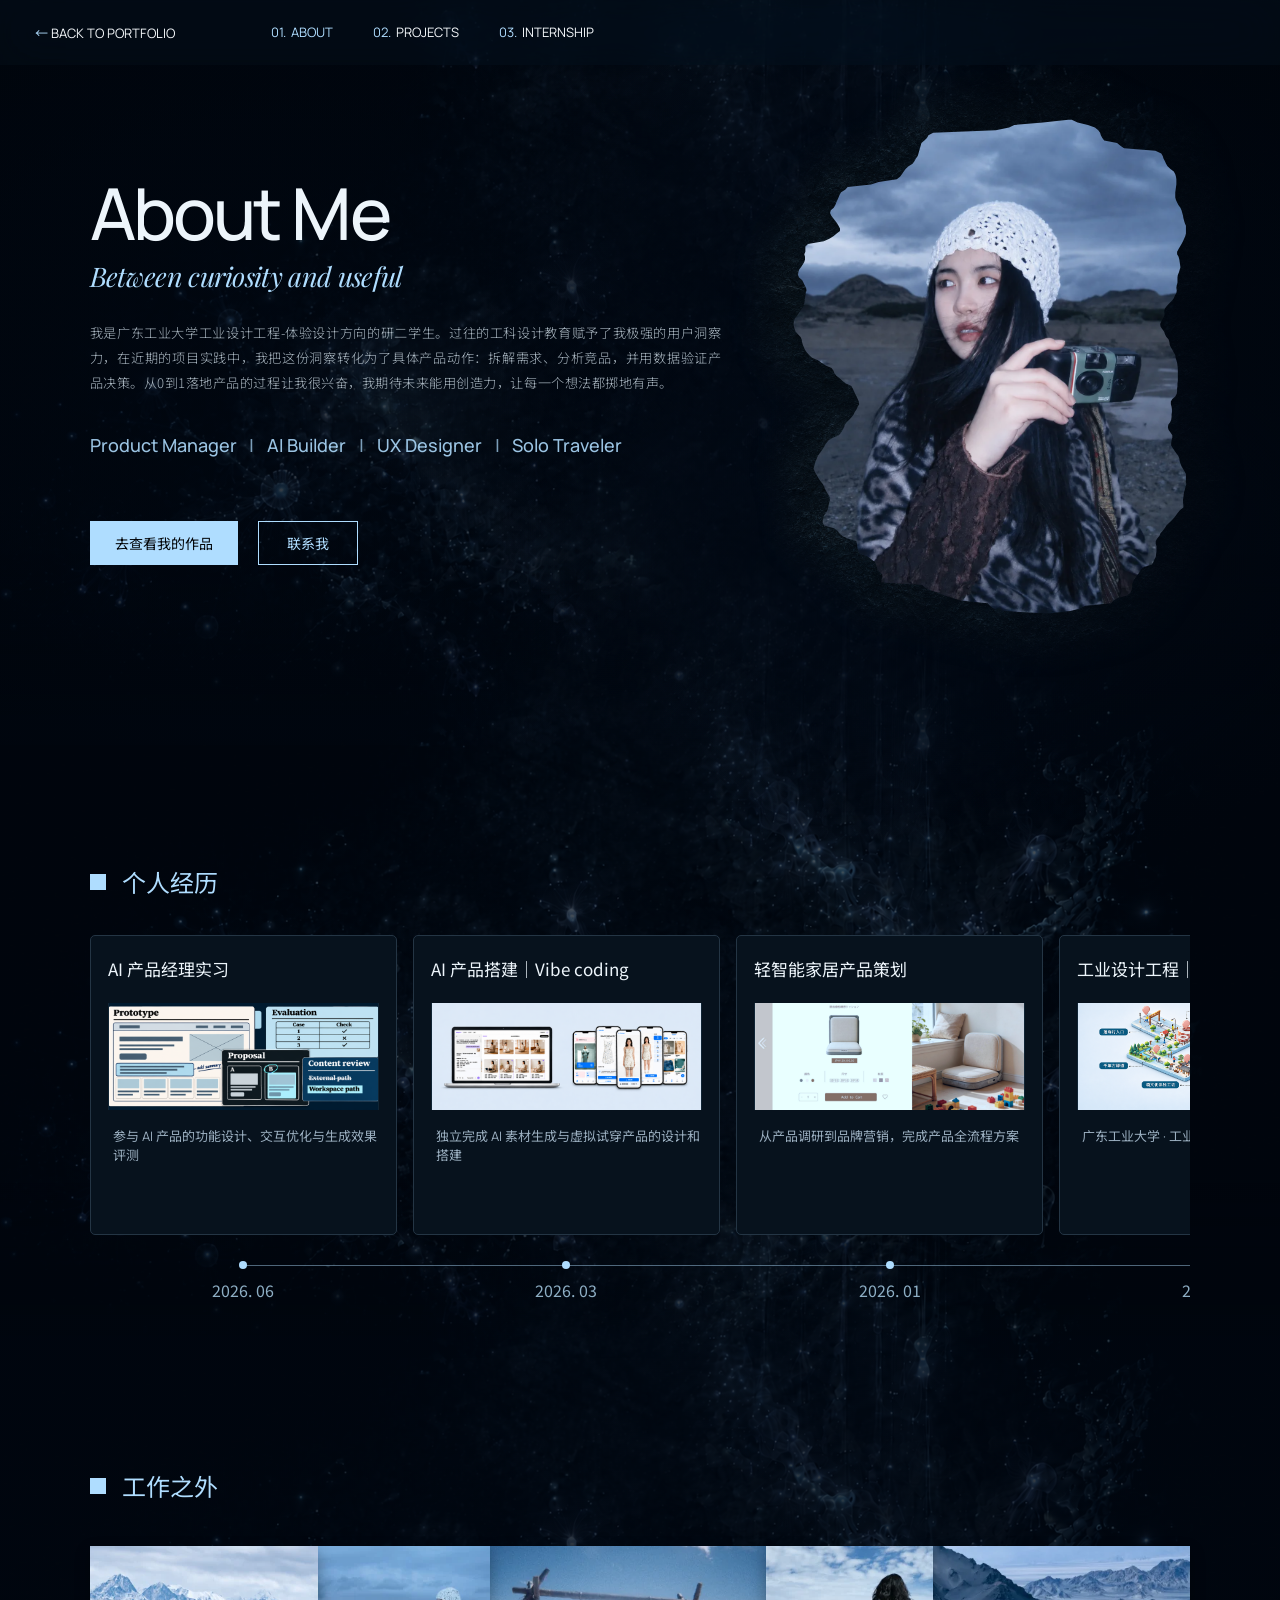
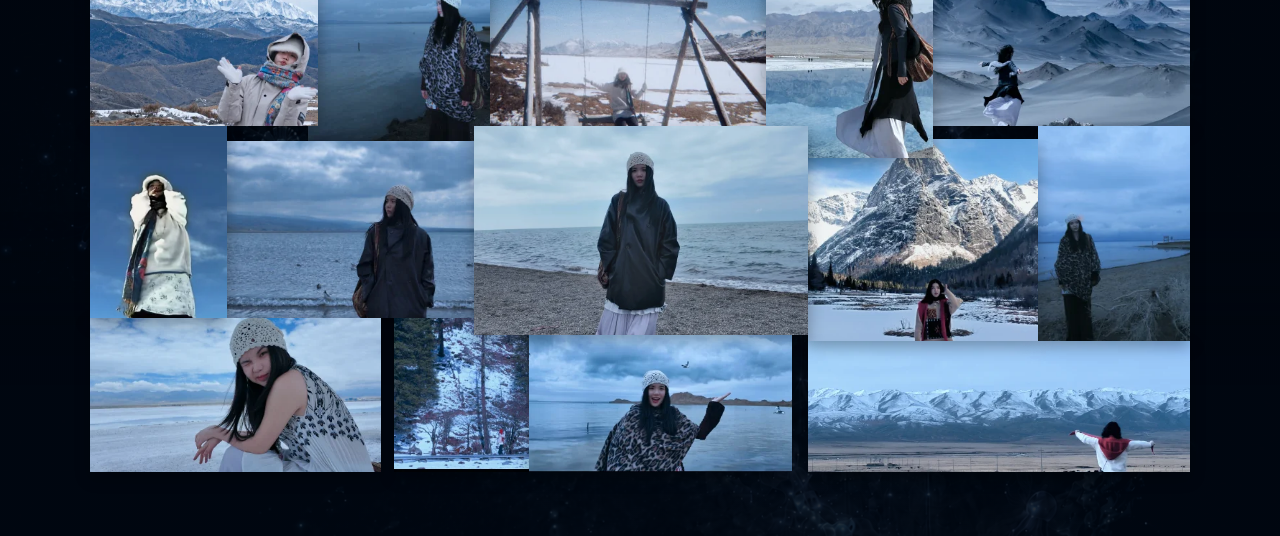
==== commit b16d4687: "Update experience card title" ====
--- a/about.html
+++ b/about.html
@@ -10,7 +10,7 @@
   <link rel="preload" as="font" type="font/woff2" href="./assets/about/fonts/playfair-italic-latin.woff2" crossorigin>
   <link rel="preload" as="image" href="./assets/about/portrait-v5-original.png" fetchpriority="high">
   <link rel="stylesheet" href="./detail.css">
-  <link rel="stylesheet" href="./navigation.css?v=20261118-nav-spacing">
+  <link rel="stylesheet" href="./navigation.css?v=20261119-mobile-labels">
   <link rel="stylesheet" href="./about.css?v=20261117-photo-contrast-086">
   <script src="./about.js?v=20261116-experience-gentle" defer></script>
 </head>
@@ -66,7 +66,7 @@
           </li>
           <li class="experience-item">
             <article class="experience-card">
-              <h3>产品策划与营销练习</h3>
+              <h3>轻智能家居产品策划</h3>
               <img class="experience-image" src="./assets/about/experience-product-planning.png" alt="产品展示页面与座椅场景" loading="lazy" decoding="async">
               <p>从产品调研到品牌营销，完成产品全流程方案</p>
             </article>
@@ -156,6 +156,6 @@
       <p class="contact-copy-status" role="status" aria-live="polite"></p>
     </div>
   </dialog>
-  <script src="./detail.js?v=20261118-no-language"></script>
+  <script src="./detail.js?v=20261119-mobile-labels"></script>
 </body>
 </html>
--- a/navigation.css
+++ b/navigation.css
@@ -88,3 +88,10 @@
   .detail-links { gap: 10px; }
   .detail-nav .lang-toggle { padding-inline: 2px; }
 }
+
+@media (max-width: 680px) {
+  :is(.about-page, .projects-page, .internship-page) .detail-links { gap: 12px; }
+  :is(.about-page, .projects-page, .internship-page) .detail-links a { gap: 3px; }
+  :is(.about-page, .projects-page, .internship-page) .detail-links a b { display: inline; }
+  :is(.about-page, .projects-page, .internship-page) .detail-links a { font-size: 10px; }
+}
